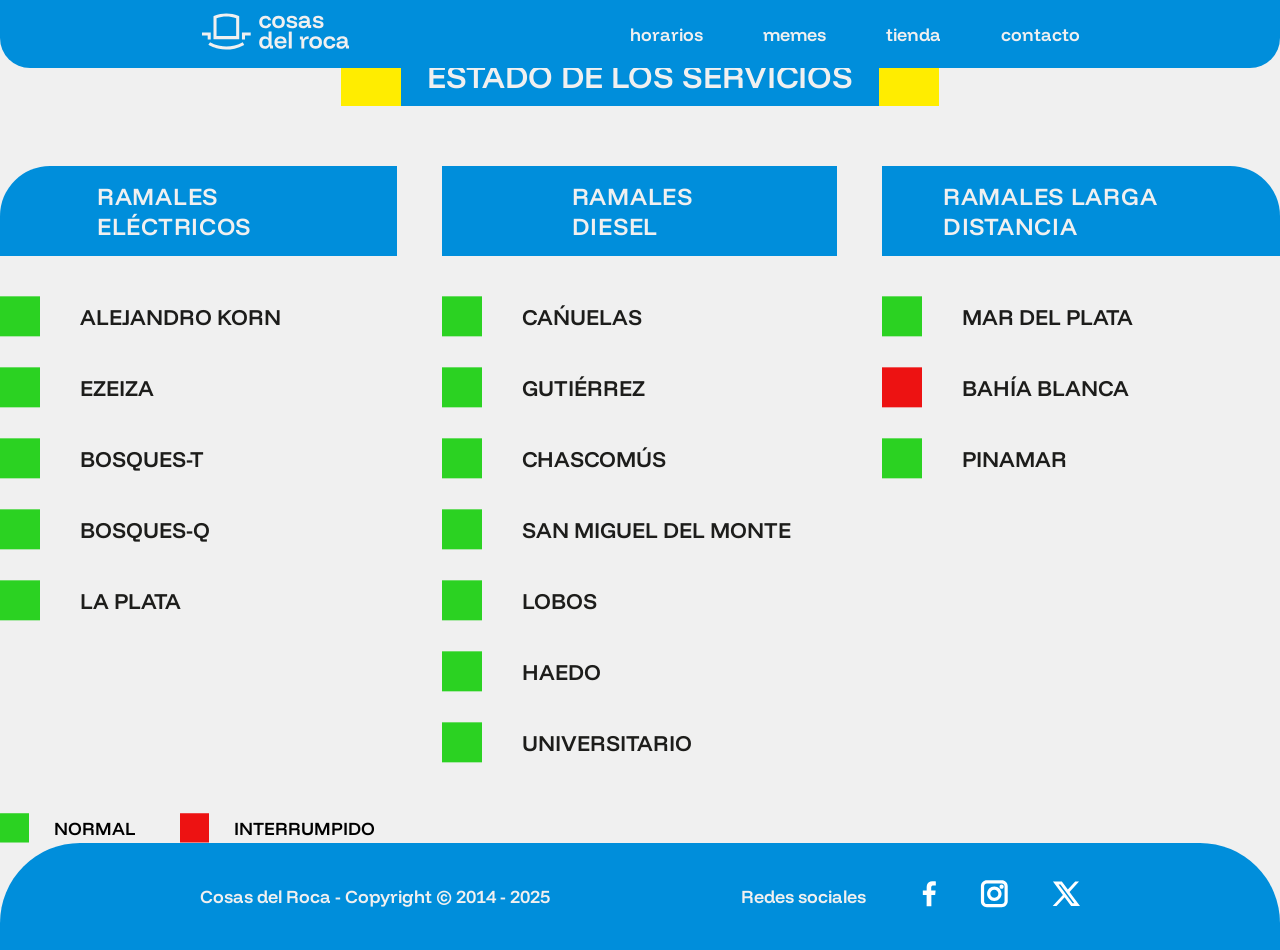
==== index.html @ 81f668c5 "Merge branch 'main' of https://github.com/Compu3Unla/cosas-del-roca-2025-1" ====
<!DOCTYPE html>
<html lang="en">
<head>
    <meta charset="UTF-8">
    <meta name="viewport" content="width=device-width, initial-scale=1.0">
    <title>Cosas del Roca</title>
    <link href="estilos.css" rel="stylesheet" type="text/css"/>
</head>
<body>
    <header>
        <div>
            <a href="index.html"><img src="img/vectores/logo.svg" alt="Logo Cosas del Roca" width="151px" height="37px"></a>
            <nav>
                <ul class="botonera-header">
                    <li class="boton-nav"><a href="horarios.html">horarios</a></li>
                    <li class="boton-nav"><a href="memes.html">memes</a></li>
                    <li class="boton-nav"><a href="tienda.html">tienda</a></li>
                    <li class="boton-nav"><a href="contacto.html">contacto</a></li>
                </ul>
            </nav>
        </div>
    </header>
    <main>
        <!--  
        <section class="landing">
            <div class="portada">
                <img src="img/imagenes/cosasdelroca.png" alt="Portada Cosas del Roca" width="1920" height="1080">
                <h1 class="texto-superpuesto">cosas del roca</h1>
                <div class="flecha"><img src="img/vectores/flecha.svg" width="139" height="136"></div>
            </div>
        </section>
    -->
        <div class="separador-1">
            <img src="img/vectores/separador-pixeles-1.svg" alt="" width="90%">
        </div>
        <section class="estado-servicios">
            <div class="titulo-box-azul">
                <img src="img/vectores/pixel-amarillo.svg" alt="">
                <h3 class="box-azul">ESTADO DE LOS SERVICIOS</h3>
                <img src="img/vectores/pixel-amarillo.svg" alt="">
            </div>
            <article class="tabla-estados">
                <div class="estado-ramales">
                    <div class="ramales">
                        <h4 class="r-electricos-titulo">RAMALES EL&Eacute;CTRICOS</h4>
                        <ul class="lista-ramales">
                            <li>
                                <img src="img/vectores/pixel-verde.svg" alt="Estado normal" width="40px">
                                <p class="p-ramales">ALEJANDRO KORN</p>
                            </li>
                            <li>
                                <img src="img/vectores/pixel-verde.svg" alt="Estado normal" width="40px">
                                <p class="p-ramales">EZEIZA</p>
                            </li>
                            <li>
                                <img src="img/vectores/pixel-verde.svg" alt="Estado normal" width="40px">
                                <p class="p-ramales">BOSQUES&#45T</p>
                            </li>
                            <li>
                                <img src="img/vectores/pixel-verde.svg" alt="Estado normal" width="40px">
                                <p class="p-ramales">BOSQUES&#45Q</p>
                            </li>
                            <li>
                                <img src="img/vectores/pixel-verde.svg" alt="Estado normal" width="40px">
                                <p class="p-ramales">LA PLATA</p>
                            </li>
                        </ul>
                    </div>
                    <div class="ramales">
                        <h4 class="r-diesel-titulo">RAMALES DIESEL</h4>
                        <ul class="lista-ramales">
                            <li>
                                <img src="img/vectores/pixel-verde.svg" alt="Estado normal" width="40px">
                                <p class="p-ramales">CA&Nacute;UELAS</p>
                            </li>
                            <li>
                                <img src="img/vectores/pixel-verde.svg" alt="Estado normal" width="40px">
                                <p class="p-ramales">GUTI&Eacute;RREZ</p>
                            </li>
                            <li>
                                <img src="img/vectores/pixel-verde.svg" alt="Estado normal" width="40px">
                                <p class="p-ramales">CHASCOM&Uacute;S</p>
                            </li>
                            <li>
                                <img src="img/vectores/pixel-verde.svg" alt="Estado normal" width="40px">
                                <p class="p-ramales">SAN MIGUEL DEL MONTE</p>
                            </li>
                            <li>
                                <img src="img/vectores/pixel-verde.svg" alt="Estado normal" width="40px">
                                <p class="p-ramales">LOBOS</p>
                            </li>
                            <li>
                                <img src="img/vectores/pixel-verde.svg" alt="Estado normal" width="40px">
                                <p class="p-ramales">HAEDO</p>
                            </li>
                            <li>
                                <img src="img/vectores/pixel-verde.svg" alt="Estado normal" width="40px">
                                <p class="p-ramales">UNIVERSITARIO</p>
                            </li>
                        </ul>
                    </div>
                    <div class="ramales">
                        <h4 class="r-larga-titulo">RAMALES LARGA DISTANCIA</h4>
                        <ul class="lista-ramales">
                            <li>
                                <img src="img/vectores/pixel-verde.svg" alt="Estado normal" width="40px">
                                <p class="p-ramales">MAR DEL PLATA</p>
                            </li>
                            <li>
                                <img src="img/vectores/pixel-rojo.svg" alt="Estado interrumpido" width="40px">
                                <p class="p-ramales">BAH&Iacute;A BLANCA</p>
                            </li>
                            <li>
                                <img src="img/vectores/pixel-verde.svg" alt="Estado normal" width="40px">
                                <p class="p-ramales">PINAMAR</p>
                            </li>
                        </ul>
                    </div>
                </div>
                <div class="estado-referencia">
                    <ul class="referencia">
                        <li>
                            <img src="img/vectores/pixel-verde.svg" alt="Estado normal" width="29px">
                            <p class="p-referencia">NORMAL</p>
                        </li>
                        <li>
                            <img src="img/vectores/pixel-rojo.svg" alt="Estado interrumpido" width="29px">
                            <p class="p-referencia">INTERRUMPIDO</p>
                        </li>
                    </ul>
                </div>
            </article>
        </section>
    </main>
    <footer>
        <div class="div-footer">
            <p>Cosas del Roca - Copyright © 2014 - 2025</p>
            <div class="redes-sociales">
                <p>Redes sociales</p>
                <ul class="iconos-redes">
                    <li><a href="https://www.facebook.com/CosasDelRocaOficial/?locale=es_LA" target="_blank"><img src="img/vectores/icono-facebook.svg" alt="Facebook"></a></li>
                    <li><a href="https://www.instagram.com/cosasdelroca/?hl=es-la" target="_blank"><img src="img/vectores/icono-instagram.svg" alt="Instagram"></a></li>
                    <li><a href="https://x.com/CosasDelRoca" target="_blank"><img src="img/vectores/icono-x.svg" alt="X"></a></li>
                </ul>
            </div>
        </div>
    </footer>
</body>
</html>
---- estilos.css ----
@charset "utf-8";
/* CSS Document */

/*fonts*/
@import url('https://fonts.googleapis.com/css2?family=Funnel+Display:wght@300..800&display=swap');

/*-----------------------------GENERAL-------------------------------*/

* {
    font-family: "Funnel Display", sans-serif;
    font-weight: 600;
    font-style: normal;
    font-size: 18px;
    padding: 0px;
    margin: 0px;
    list-style: none;
}

a{
    color: inherit;
    text-decoration: none;
}

body{
    display: flex;
    flex-direction: column;
    align-items: center;
    background-color: #F0F0F0;
}

/*-----------------------------WEB-------------------------------*/

h1{
    font-size: 150px;
    font-weight: 500;
}

h2{
    font-size: 36px;
    font-weight: 600;
}

h3{
    font-size: 32px;
    font-weight: 600;
}

h4{
    font-size: 24px;
    font-weight: 600;
    letter-spacing: 0.72px;
}

h5{
    font-size: 20px;
    font-weight: 500;
}

/*-----------------------------HEADER-------------------------------*/

header{
    background-color: #008EDB;
    width: 100%;
    border-radius: 0px 0px 30px 30px;
    display: flex;
    flex-direction: column;
    position: fixed;
}

header div{
    padding: 13px 200px 13px 200px;
    display: flex;
    justify-content: space-between;
    align-items: center;
}

.botonera-header{
    font-size: 20px;
    font-weight: 700;
    color: #F0F0F0;
    display: flex;
    justify-content: center;
    align-items: center;
    gap: 60px;
}

.boton-nav{
    transition: color 200ms ease-in-out;
}

.boton-nav :hover{
    color: #FFED00;
}

/*-----------------------------FOOTER-------------------------------*/

footer{
    background-color: #008EDB;
    color: #F0F0F0;
    width: 100%;
    border-radius: 80px 80px 0px 0px;
}

.iconos-redes{
    display: flex;
    justify-content: flex-end;
    align-items: center;
    gap: 44px;
}

.redes-sociales{
    display: flex;
    justify-content: flex-end;
    align-items: center;
    gap: 56px;
}

.div-footer{
    padding: 37px 200px 37px 200px;
    display: flex;
    justify-content: space-between;
    align-items: center;
}


/*index*/

.separador-1{
    display: flex;
    justify-content: center;
    align-items: center;
}

.estado-servicios{
    display: flex;
    flex-direction: column;
    justify-content: center;
    gap: 60px;
}

.titulo-box-azul{
    display: flex;
    justify-content: center;
    align-items: center;
    align-content: center;
}

.box-azul{
    color: #F0F0F0;
    background-color: #008EDB;
    padding: 10px 26px;
}

.tabla-estados{
    display: flex;
    flex-direction: column;
    justify-content: flex-start;
    gap: 50px;
}

.estado-ramales{
    display: flex;
    justify-content: center;
    align-items: flex-start;
    gap: 45px;
}

.r-electricos-titulo{
    color: #F0F0F0;
    background-color: #008EDB;
    border-radius: 50px 0px 0px 0px;
    padding: 15px 97px;
}

.r-diesel-titulo{
    color: #F0F0F0;
    background-color: #008EDB;
    padding: 15px 130px;
}

.r-larga-titulo{
    color: #F0F0F0;
    background-color: #008EDB;
    border-radius: 0px 50px 0px 0px;
    padding: 15px 61px;
}

.ramales{
    display: flex;
    flex-direction: column;
    justify-content: flex-start;
    gap: 40px;
}

.lista-ramales{
    display: flex;
    flex-direction: column;
    justify-content: flex-start;
    gap: 30px;
}

.lista-ramales li{
    display: flex;
    justify-content:flex-start;
    align-items: center;
    gap: 40px;
}

.p-ramales{
    color: #1D1D1B;
    font-size: 22px;
    font-weight: 600;
}

.referencia{
    display: flex;
    justify-content: flex-start;
    align-items: center;
    gap: 45px;
}

.referencia li{
    display: flex;
    justify-content: flex-start;
    align-items: center;
    gap: 25px;
}

/*-----------------------------TIENDA-------------------------------*/
.portada {
    height: 100vh; 
    width: 100vw;
    overflow: hidden;
}

.portada img {
    width: 100%;
    height: 100%;
    object-fit: cover;
    dlockisplay: b; 
}

.texto-superpuesto{
    position: absolute;
    top: 50%;
    left: 50%;
    color: #F0F0F0;
    transform: translate(-50%, -50%);
}

.flecha {
    position: absolute;
    top: 75%;
    left: 50%;
    transform: translateX(-50%);
    animation: salto 1.5s infinite ease-in-out;
}

@keyframes salto {
  0%, 100% {
    transform: translateX(-50%) translateY(0);
  }
  50% {
    transform: translateX(-50%) translateY(20px);
  }
}

.separador img {
    width: 100%;
    height: 100%;
}

.donar {
    display: flex;
    margin: 150px 200px;
}

.texto-donar h3 {
    color: #008EDB;
}
 


/*---------------------------CONTACTO----------------------------- */
.contacto{
    display: flex;
    justify-content: space-between;
    align-items: flex-start;
    align-self: stretch;
    margin-top: 100px;
    margin-bottom: 52px;
    gap: 40px;
}
/*columna derecha*/
.izquierda{
    display: flex;
    flex-direction: column;
    max-width: 836px;
    gap: 46px;

}

.arriba-izq{
    display: flex;
    align-items: start;
    gap: 10px;
}
.texto-izq h2{
    color: #008EDB;
}

.texto-izq{
    display: flex;
    flex-direction: column;
    gap: 30px;
    max-width: 834px;
}
/*columna derecha   FORMULARIO*/
.derecha{
    display: flex;
    align-items: flex-start;
}

.formulario{
    display: flex;
    flex-direction: column;
    gap: 35px;
}

.form-arriba{
    padding: 23px 75px 23px 49px;
    border-radius: 50px 0px 0px 0px;
    background-color: #008EDB;
}
.form-arriba p{
    color: #F0F0F0;
}

/* no sé cómo cambiar el color de Nombre y Apellido, Teléfono etc del form, intenté dandole clases etc pero no hay caso(al final de esto está el id con los que intenté)
logré que al tipear se ponga en blanco... también me gustaría saber si en Seleccione una estación se puede cambiar el color de las opciones.*/

.form-abajo{
    background-color: #008EDB;
    border-radius: 0px 0px 49px 49px;
    padding: 33px 39px;
    display: flex;
    flex-direction: column;
    padding: 5px 39px 33px;
    color: #F0F0F0;
}

.casillas{
    display: flex;
    flex-direction: column;
    padding-bottom: 15px;
}

.botones-form{
    display: flex;
    justify-content: space-between;
}
.boton-enviar{
    background-color: #008EDB;
    border: #F0F0F0 2px solid;
}

input{
    background-color: #008EDB;
    border: 0px;
    border-bottom: #F0F0F0 2px solid;
    padding-top: 20px;
    color: #F0F0F0;
}

select{
    background-color: #008EDB;
    border: 0px;
    border-bottom: #F0F0F0 2px solid;
    padding-top: 20px;
}
textarea{
    background-color: #008EDB;
    border: 0px;
    border-bottom: #F0F0F0 2px solid;
    padding-top: 20px;
}

#comentario{
    color: #F0F0F0;
}

#telefono{
    color: #F0F0F0;
}


/*--------------------------MEMES----------------------*/

.galeria{
    padding-top: 80px;
}
.grid-container{
    width: 50%;
    justify-content: center;
    margin: 30px auto;
    padding: 30px;
    display: grid;
    grid-template-columns: 212px 212px 212px 212px;
    grid-gap: 20px;
}

































































































































































































































/* HORARIOS */

.alerta{
    display: flex;
    flex-direction: column;
    align-items: center;
    gap: 50px;
    background-color: #008EDB;
}


.sirena {
    display: flex;
    align-items: end;
    justify-content: space-between;
    width: 100%;
}



.slider {
    overflow: hidden;
    width: 100vw;
}

.slider-track {
    display: flex;
    width: max-content;
    animation: scroll 15s linear infinite;
}

.slide {
    display: flex;
    align-items: center;
    justify-content: center;
    gap: 60px;
    padding: 0 40px;
    letter-spacing: 1px;
}

.alerta-texto {
    font-size: 20px;
    color: white;
}

.caja {
    background-color: #FFED00;
}

/* Animación */
@keyframes scroll {
    0% {
    transform: translateX(0%);
    }
    100% {
    transform: translateX(-50%);
    }
}


.boton-info {
    background-color: #FFED00;
    padding: 10px 70px;
}

.boton-info p {
    font-size: 20px;
}

.boton-info:hover{
    background-color: black;
    color: #F0F0F0;
}

.separador {
    background-color: #F0F0F0;
}
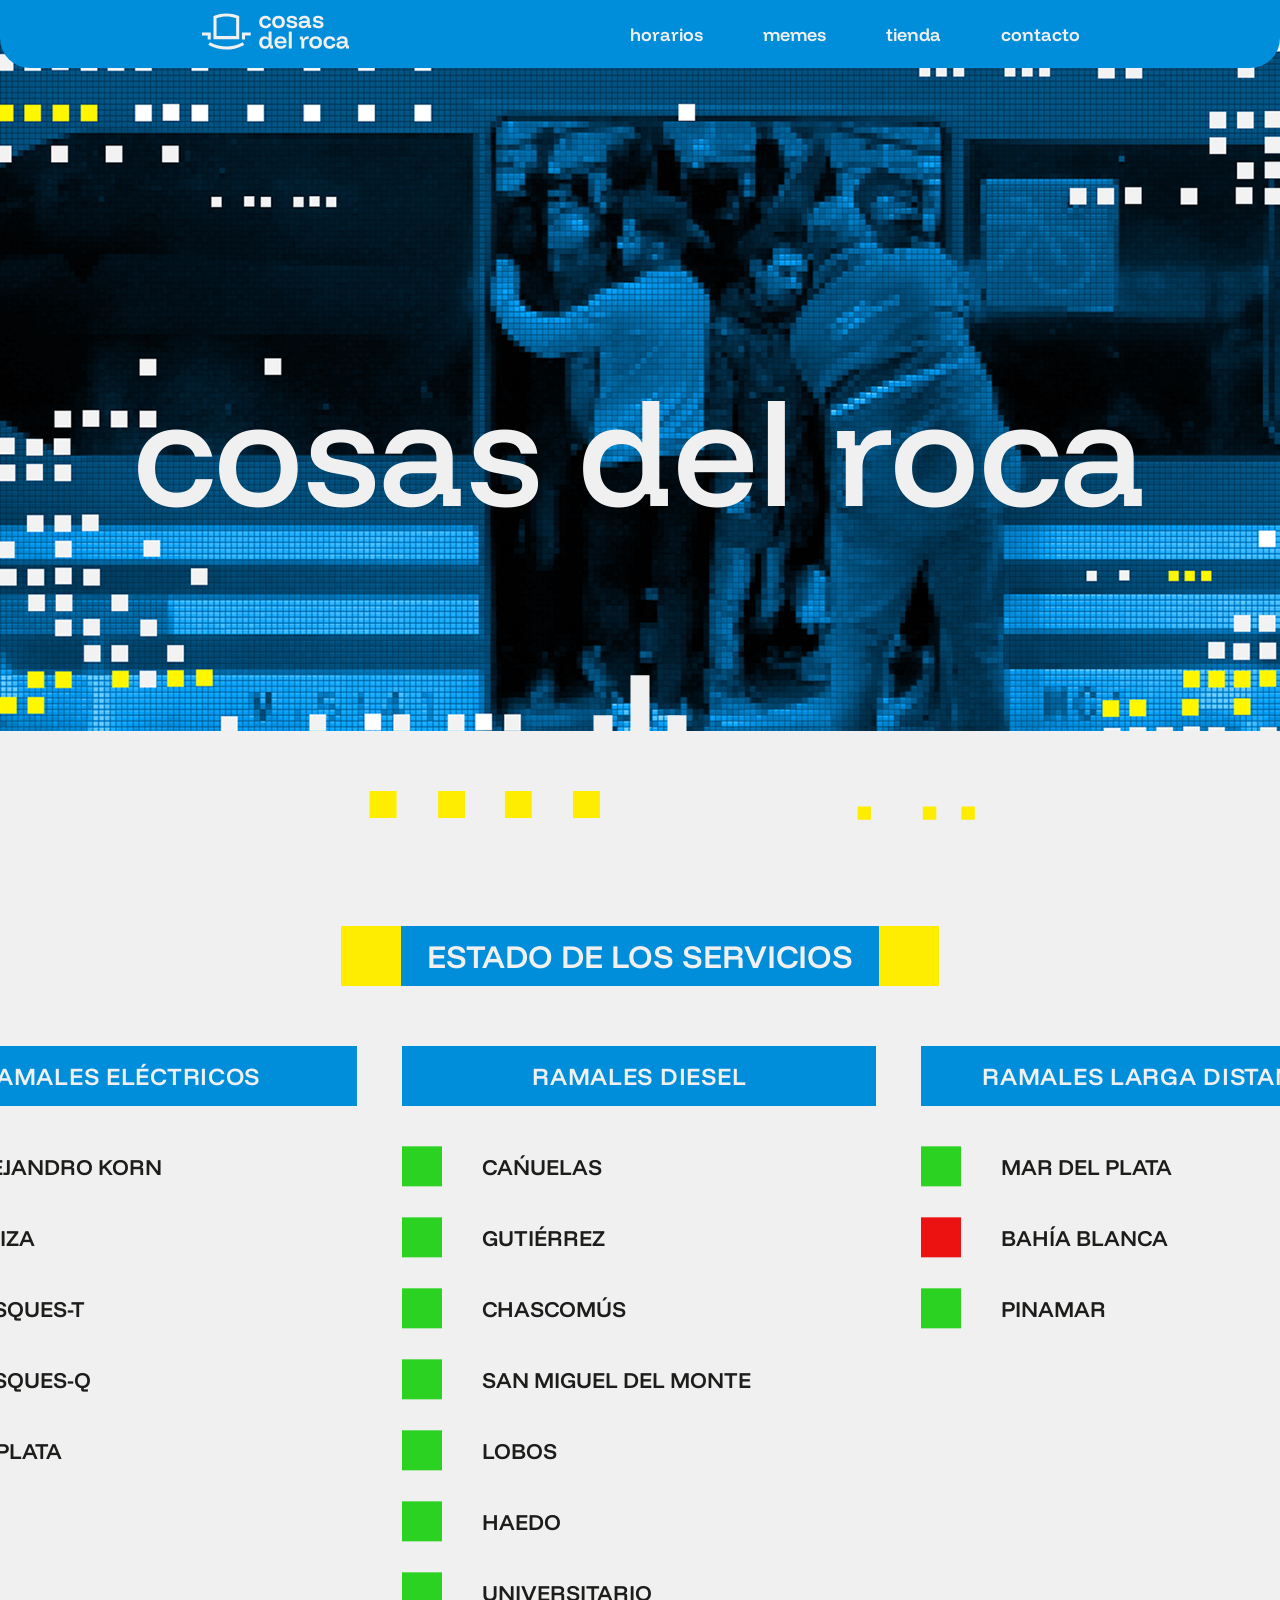
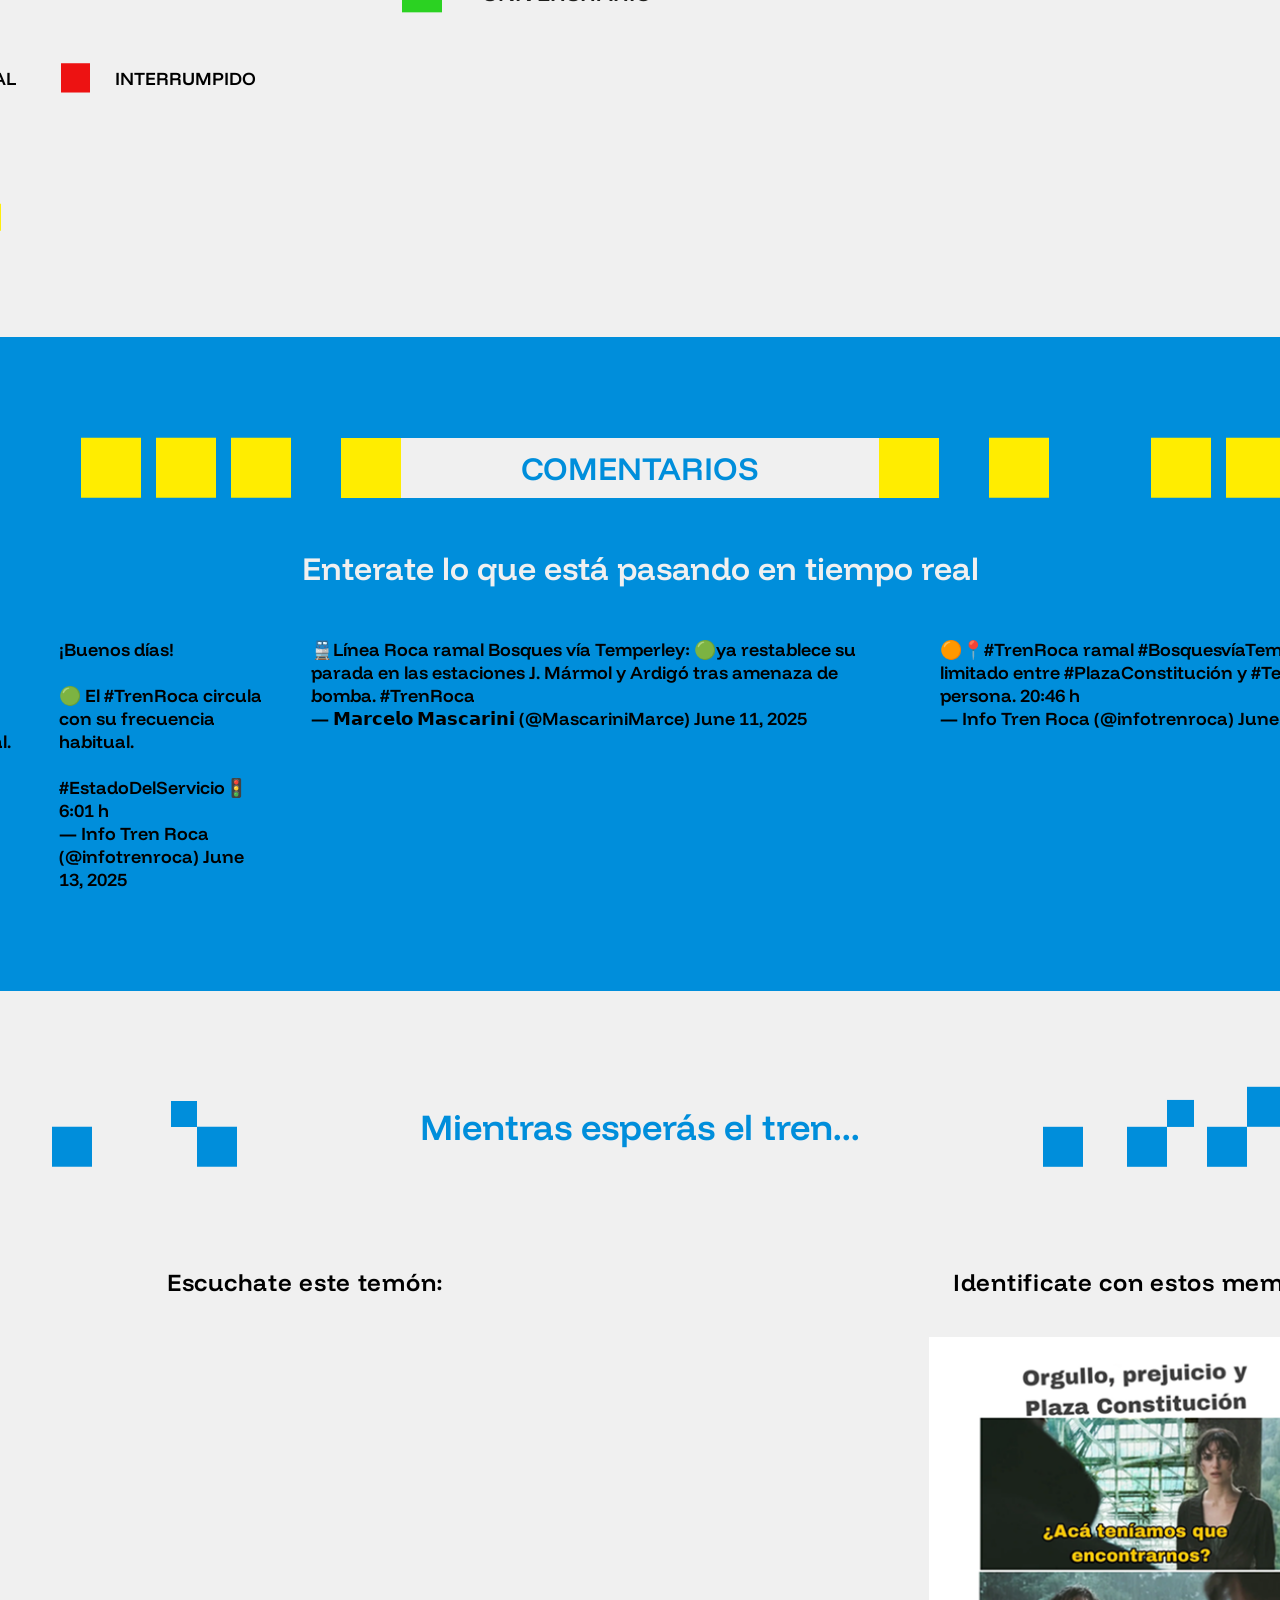
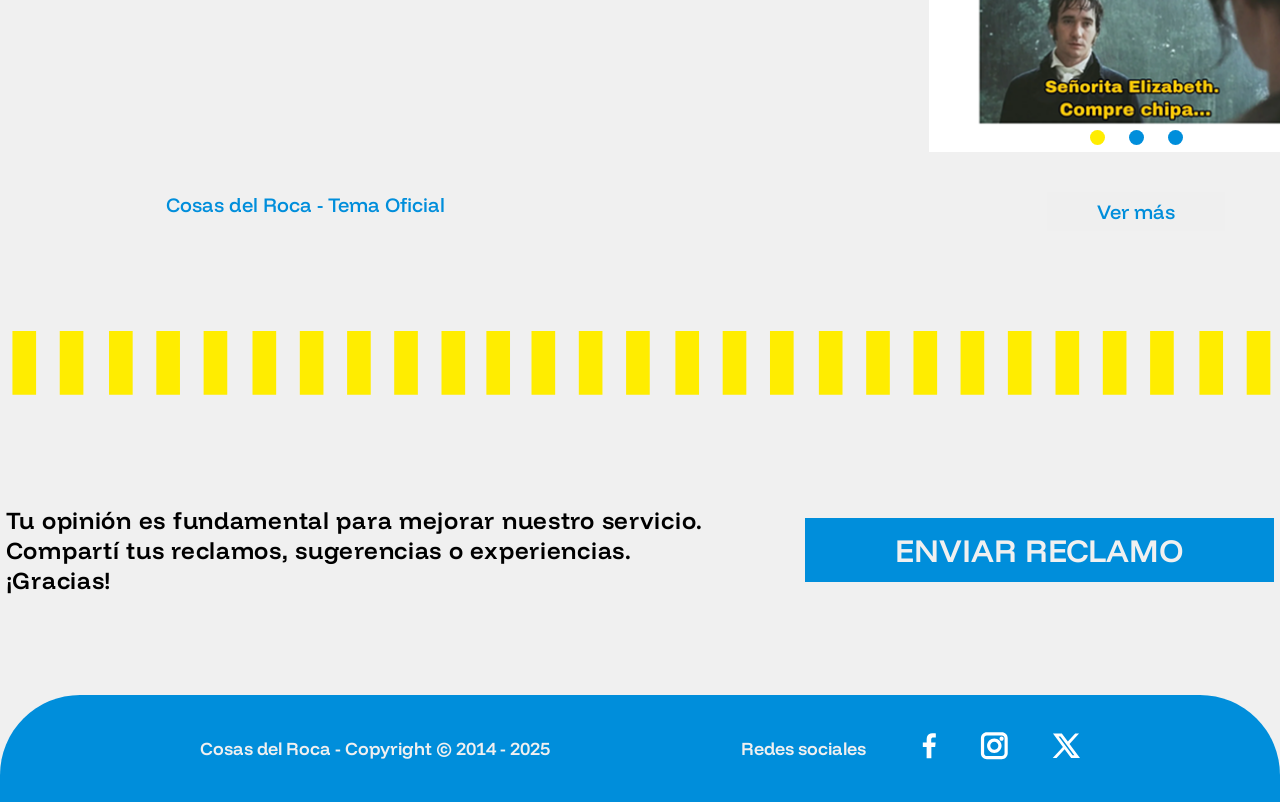
==== commit 6f04d38c: "index listo" ====
--- a/index.html
+++ b/index.html
@@ -10,7 +10,7 @@
     <header>
         <div>
             <a href="index.html"><img src="img/vectores/logo.svg" alt="Logo Cosas del Roca" width="151px" height="37px"></a>
-            <nav>
+            <nav >
                 <ul class="botonera-header">
                     <li class="boton-nav"><a href="horarios.html">horarios</a></li>
                     <li class="boton-nav"><a href="memes.html">memes</a></li>
@@ -20,19 +20,20 @@
             </nav>
         </div>
     </header>
-    <main>
-        <!--  
+    <main id="main-index">
+          
         <section class="landing">
             <div class="portada">
                 <img src="img/imagenes/cosasdelroca.png" alt="Portada Cosas del Roca" width="1920" height="1080">
-                <h1 class="texto-superpuesto">cosas del roca</h1>
+                <h1 class="texto-superpuesto cdr-titulo">cosas del roca</h1>
                 <div class="flecha"><img src="img/vectores/flecha.svg" width="139" height="136"></div>
             </div>
         </section>
-    -->
-        <div class="separador-1">
-            <img src="img/vectores/separador-pixeles-1.svg" alt="" width="90%">
-        </div>
+    
+        <div class="separador-ind">
+            <img src="img/vectores/separador-pixeles-1.svg" alt="" width="1920px%">
+        </div>
+
         <section class="estado-servicios">
             <div class="titulo-box-azul">
                 <img src="img/vectores/pixel-amarillo.svg" alt="">
@@ -131,6 +132,70 @@
                 </div>
             </article>
         </section>
+
+        <div class="separador-ind">
+            <img src="img/vectores/separador-pixeles-2.svg" width="1920px" alt="" >
+        </div>
+
+        <section class="comentarios-ind">
+            <div class="titulo-comentarios">
+                <img src="img/vectores/pixeles-comentarios-1.svg" alt="">
+                <div class="titulo-box-azul">
+                    <img src="img/vectores/pixel-amarillo.svg" alt="">
+                    <h3 class="box-blanca">COMENTARIOS</h3>
+                    <img src="img/vectores/pixel-amarillo.svg" alt="">
+                </div>
+                <img src="img/vectores/pixeles-comentarios-2.svg" alt="">
+            </div>
+            <h3 class="t-blanco">Enterate lo que está pasando en tiempo real</h3>
+            <div class="tweets">
+                <blockquote class="twitter-tweet"><p lang="es" dir="ltr">🕛 Actualización del <a href="https://twitter.com/hashtag/EstadoDelServicio?src=hash&amp;ref_src=twsrc%5Etfw">#EstadoDelServicio</a> 🚦<br><br>🟢 El <a href="https://twitter.com/hashtag/TrenRoca?src=hash&amp;ref_src=twsrc%5Etfw">#TrenRoca</a> circula con su frecuencia habitual. 12:04 h</p>&mdash; Info Tren Roca (@infotrenroca) <a href="https://twitter.com/infotrenroca/status/1933541097952735377?ref_src=twsrc%5Etfw">June 13, 2025</a></blockquote> <script async src="https://platform.twitter.com/widgets.js" charset="utf-8"></script>
+                <blockquote class="twitter-tweet"><p lang="es" dir="ltr">¡Buenos días!<br><br>🟢 El <a href="https://twitter.com/hashtag/TrenRoca?src=hash&amp;ref_src=twsrc%5Etfw">#TrenRoca</a> circula con su frecuencia habitual. <br><br> <a href="https://twitter.com/hashtag/EstadoDelServicio?src=hash&amp;ref_src=twsrc%5Etfw">#EstadoDelServicio</a>🚦6:01 h</p>&mdash; Info Tren Roca (@infotrenroca) <a href="https://twitter.com/infotrenroca/status/1933449725312721122?ref_src=twsrc%5Etfw">June 13, 2025</a></blockquote> <script async src="https://platform.twitter.com/widgets.js" charset="utf-8"></script>
+                <blockquote class="twitter-tweet"><p lang="es" dir="ltr">🚆Línea Roca ramal Bosques vía Temperley: 🟢ya restablece su parada en las estaciones J. Mármol y Ardigó tras amenaza de bomba. <a href="https://twitter.com/hashtag/TrenRoca?src=hash&amp;ref_src=twsrc%5Etfw">#TrenRoca</a></p>&mdash; 𝗠𝗮𝗿𝗰𝗲𝗹𝗼 𝗠𝗮𝘀𝗰𝗮𝗿𝗶𝗻𝗶 (@MascariniMarce) <a href="https://twitter.com/MascariniMarce/status/1932859775320031734?ref_src=twsrc%5Etfw">June 11, 2025</a></blockquote> <script async src="https://platform.twitter.com/widgets.js" charset="utf-8"></script>
+                <blockquote class="twitter-tweet"><p lang="es" dir="ltr">🟠📍<a href="https://twitter.com/hashtag/TrenRoca?src=hash&amp;ref_src=twsrc%5Etfw">#TrenRoca</a> ramal <a href="https://twitter.com/hashtag/Bosquesv%C3%ADaTemperley?src=hash&amp;ref_src=twsrc%5Etfw">#BosquesvíaTemperley</a> con servicio limitado entre <a href="https://twitter.com/hashtag/PlazaConstituci%C3%B3n?src=hash&amp;ref_src=twsrc%5Etfw">#PlazaConstitución</a> y <a href="https://twitter.com/hashtag/Temperley?src=hash&amp;ref_src=twsrc%5Etfw">#Temperley</a> por colision con persona. 20:46 h</p>&mdash; Info Tren Roca (@infotrenroca) <a href="https://twitter.com/infotrenroca/status/1932585167794942277?ref_src=twsrc%5Etfw">June 10, 2025</a></blockquote> <script async src="https://platform.twitter.com/widgets.js" charset="utf-8"></script>
+            </div>
+        </section>
+
+        <section class="multimedia-ind">
+            <div class="titulo-multim">
+                <img src="img/vectores/pixeles-multimedia.svg" alt="">
+                <h2 class="t-azul">Mientras esper&aacute;s el tren...</h2>
+                <img src="img/vectores/pixeles-multimedia2.svg" alt="">
+            </div>
+            <div class="dos-columnas">
+                <article class="tema-oficial">
+                    <h4>Escuchate este tem&oacute;n:</h4>
+                    <iframe width="738" height="415" src="https://www.youtube.com/embed/UHSxh_pycWY?si=-SvoBP7Yqq-98hPq" title="YouTube video player" frameborder="0" allow="accelerometer; autoplay; clipboard-write; encrypted-media; gyroscope; picture-in-picture; web-share" referrerpolicy="strict-origin-when-cross-origin" allowfullscreen></iframe>
+                    <h5 class="t-azul">Cosas del Roca - Tema Oficial</h5>
+                </article>
+                <article class="slider-memes-ind">
+                    <h4>Identificate con estos memes:</h4>
+                    <div class="carrusel-memes">
+                        <input type="radio" name="radio-btn" id="radio1" checked>
+                        <input type="radio" name="radio-btn" id="radio2">
+                        <input type="radio" name="radio-btn" id="radio3">
+                        <div class="slides">
+                            <div class="slide"><img src="img/imagenes/meme-slider-1.png" alt="Meme 1"></div>
+                            <div class="slide"><img src="img/imagenes/meme-slider-2.png" alt="Meme 2"></div>
+                            <div class="slide"><img src="img/imagenes/meme-slider-3.png" alt="Meme 3"></div>
+                        </div>
+                        <div class="nav-dots">
+                            <label for="radio1"></label>
+                            <label for="radio2"></label>
+                            <label for="radio3"></label>
+                        </div>
+                    </div>
+                    <button class="boton-vermas-ind"><a href="memes.html"><h5>Ver m&aacute;s</h5></a></button>
+                </article>
+            </div>
+            <img src="img/vectores/separador.svg" alt="">
+        </section>
+
+        <section class="reclamos-ind">
+            <h4>Tu opini&oacute;n es fundamental para mejorar nuestro servicio. Compart&iacute; tus reclamos, sugerencias o experiencias. ¡Gracias!</h4>
+            <button class="boton-reclamo"><a href="contacto.html"><h3>ENVIAR RECLAMO</h3></a></button>
+        </section>
+
     </main>
     <footer>
         <div class="div-footer">
--- a/estilos.css
+++ b/estilos.css
@@ -65,6 +65,7 @@
     display: flex;
     flex-direction: column;
     position: fixed;
+    z-index: 10000;
 }
 
 header div{
@@ -123,12 +124,244 @@
 }
 
 
+
+
+
+
+
+
+
+
+
+
+
+
+
+
+
+
+
+
+
+
+
+
+
+
+
+
+
+
+
+
+
+
+
+
+
+
+
+
+
+
+
+
+
+
+
+
+
+
+
+
+
+
+
+
+
+
+
+
+
+
+
+
+
+
+
+
+
+
+
+
+
+
+
+
+
+
+
+
+
+
+
+
+
+
+
+
+
+
+
+
+
+
+
+
+
+
+
+
+
+
+
+
+
+
+
+
+
+
+
+
+
+
+
+
+
+
+
+
+
+
+
+
+
+
+
+
+
+
+
+
+
+
+
+
+
+
+
+
+
+
+
+
+
+
+
+
+
+
+
+
+
+
+
+
+
+
+
+
+
+
+
+
+
+
+
+
+
+
+
+
+
+
+
+
+
+
+
+
+
+
+
+
+
+
+
+
+
+
+
+
+
+
+
+
+
+
+
+
+
+
+
+
+
+
+
+
+
+
+
+
+
+
+
+
+
+
+
+
+
+
+
+
+
+
+
+
+
+
+
+
+
 /*index*/
 
-.separador-1{
+.separador-ind{
     display: flex;
     justify-content: center;
     align-items: center;
+    width: 95%;
 }
 
 .estado-servicios{
@@ -228,8 +461,8 @@
 
 /*-----------------------------TIENDA-------------------------------*/
 .portada {
-    height: 100vh; 
     width: 100vw;
+    height: auto;
     overflow: hidden;
 }
 
@@ -237,7 +470,7 @@
     width: 100%;
     height: 100%;
     object-fit: cover;
-    dlockisplay: b; 
+    display: block; 
 }
 
 .texto-superpuesto{
@@ -281,39 +514,79 @@
  
 
 
-/*---------------------------CONTACTO----------------------------- */
+
+
+
+
+
+
+
+
+
+
+
+
+
+
+
+
+
+
+
+
+
+
+
+
+
+
+
+
+
+
+
+
+
+
+
+
+
+
+
+
+
+
+
+
+
+
+
+
+
+/* CONTACTO */
 .contacto{
     display: flex;
     justify-content: space-between;
     align-items: flex-start;
     align-self: stretch;
-    margin-top: 100px;
-    margin-bottom: 52px;
-    gap: 40px;
 }
 /*columna derecha*/
 .izquierda{
     display: flex;
     flex-direction: column;
     max-width: 836px;
-    gap: 46px;
-
 }
 
 .arriba-izq{
     display: flex;
     align-items: start;
-    gap: 10px;
-}
-.texto-izq h2{
-    color: #008EDB;
+    gap: 9px;
 }
 
 .texto-izq{
     display: flex;
     flex-direction: column;
-    gap: 30px;
-    max-width: 834px;
+    gap: 35px;
 }
 /*columna derecha   FORMULARIO*/
 .derecha{
@@ -321,392 +594,596 @@
     align-items: flex-start;
 }
 
-.formulario{
-    display: flex;
-    flex-direction: column;
-    gap: 35px;
-}
-
 .form-arriba{
-    padding: 23px 75px 23px 49px;
     border-radius: 50px 0px 0px 0px;
     background-color: #008EDB;
 }
-.form-arriba p{
-    color: #F0F0F0;
-}
-
-/* no sé cómo cambiar el color de Nombre y Apellido, Teléfono etc del form, intenté dandole clases etc pero no hay caso(al final de esto está el id con los que intenté)
-logré que al tipear se ponga en blanco... también me gustaría saber si en Seleccione una estación se puede cambiar el color de las opciones.*/
-
 .form-abajo{
     background-color: #008EDB;
     border-radius: 0px 0px 49px 49px;
     padding: 33px 39px;
     display: flex;
     flex-direction: column;
-    padding: 5px 39px 33px;
+    align-items: center;
+}
+
+
+
+
+
+
+
+
+
+
+
+
+
+
+
+
+
+
+
+
+
+
+
+
+
+
+
+
+
+
+
+
+
+
+
+
+
+
+
+
+
+
+
+
+
+
+/* FIN CONTACTO */
+
+
+
+
+
+
+
+
+
+
+
+
+
+
+
+
+
+
+
+
+
+
+
+
+
+
+
+
+
+
+
+
+
+
+
+
+
+
+
+
+
+
+
+
+
+
+
+
+
+
+
+
+
+
+
+
+
+
+
+
+
+
+
+
+
+
+
+
+
+
+
+
+
+
+
+
+
+
+
+
+
+
+
+
+
+
+
+
+
+
+
+
+
+
+
+
+
+
+
+
+
+
+
+
+
+
+
+
+
+
+
+
+
+
+
+
+
+
+
+
+
+
+
+
+
+
+
+
+
+
+
+
+
+
+
+
+
+
+
+
+
+
+
+
+
+
+
+
+
+
+
+
+
+
+
+
+
+
+
+
+
+
+
+
+
+
+
+
+
+
+
+
+
+
+
+
+
+
+
+
+
+
+
+
+
+
+
+
+
+
+
+
+
+
+
+
+
+
+
+
+
+
+
+
+
+
+
+
+
+
+
+
+
+
+
+
+
+
+
+
+
+
+
+
+
+
+
+
+
+
+
+
+
+
+
+
+
+
+
+
+
+
+
+
+
+
+
+
+
+
+
+
+
+
+
+
+
+
+
+
+
+
+
+
+
+
+
+
+
+
+
+
+
+
+
+
+
+
+
+
+
+
+
+
+
+
+
+
+
+
+
+
+
+
+
+
+
+
+
+
+
+
+
+
+
+
+
+
+
+
+
+
+
+
+
+
+
+
+
+
+
+
+
+
+
+
+
+
+
+
+
+
+
+
+
+
+
+
+
+
+
+
+
+
+
+
+/* mas index */
+
+#main-index {
+    display: flex;
+    flex-direction: column;
+    align-items: center;
+    gap: 60px;
+}
+
+.cdr-titulo{
+    width: 100%;
+    display: flex;
+    justify-content: center;
+}
+
+/* section - comentarios */
+
+.t-blanco{
     color: #F0F0F0;
 }
 
-.casillas{
-    display: flex;
-    flex-direction: column;
-    padding-bottom: 15px;
-}
-
-.botones-form{
+.t-azul{
+    color: #008EDB;
+}
+
+.comentarios-ind{
+    background-color: #008EDB;
+    width: 100%;
+    display: flex;
+    flex-direction: column;
+    align-items: center;
+    gap: 50px;
+    padding: 100px 0px;
+}
+
+.titulo-comentarios{
+    display: flex;
+    justify-content: center;
+    align-items: center;
+    gap: 50px;
+}
+
+.box-blanca{
+    padding: 10px 120px;
+    background-color: #F0F0F0;
+    color: #008EDB;
+}
+
+.tweets{
+    display: flex;
+    justify-content: center;
+    align-items: flex-start;
+    gap: 45px;
+    width: 90%;
+}
+
+/* section - multimedia */
+
+.multimedia-ind{
+    width: 100%;
+    display: flex;
+    flex-direction: column;
+    gap: 100px;
+    padding-top: 35px;
+}
+
+.titulo-multim{
     display: flex;
     justify-content: space-between;
-}
-.boton-enviar{
+    align-items: center;
+}
+
+.dos-columnas{
+    display: flex;
+    justify-content: center;
+    align-items: flex-start;
+    gap: 254px;
+}
+
+.tema-oficial, .slider-memes-ind{
+    display: flex;
+    flex-direction: column;
+    align-items: center;
+    gap: 40px;
+}
+
+.carrusel-memes {
+  position: relative;
+  width: 415px;
+  height: 415px;
+  overflow: hidden;
+  z-index: 1;
+}
+
+.slides {
+  display: flex;
+  width: 100%;
+  transition: transform 0.5s ease-in-out;
+}
+
+.slide {
+  width: 100%;
+  flex-shrink: 0;
+}
+
+.slide img {
+  width: 100%;
+  height: 100%;
+  object-fit: cover;
+}
+
+
+input[name="radio-btn"] {
+  display: none;
+}
+
+
+.nav-dots {
+  text-align: center;
+  position: absolute;
+  bottom: 2px;
+  width: 100%;
+}
+
+.nav-dots label {
+  cursor: pointer;
+  height: 15px;
+  width: 15px;
+  margin: 0 10px;
+  background-color: #008EDB;
+  border-radius: 50%;
+  display: inline-block;
+  transition: background-color 0.3s;
+}
+
+input#radio1:checked ~ .slides {
+  transform: translateX(0%);
+}
+
+input#radio2:checked ~ .slides {
+  transform: translateX(-100%);
+}
+
+input#radio3:checked ~ .slides {
+  transform: translateX(-200%);
+}
+
+input#radio1:checked ~ .nav-dots label[for="radio1"],
+input#radio2:checked ~ .nav-dots label[for="radio2"],
+input#radio3:checked ~ .nav-dots label[for="radio3"] {
+  background-color: #FFED00;
+}
+
+.boton-vermas-ind{
+    border: none;
+    padding: 7px 50px;
+    color: #008EDB;
+}
+
+.boton-vermas-ind:hover{
+    color: #1D1D1B;
+    background-color: #FFED00;
+}
+
+.reclamos-ind{
+    width: 100%;
+    padding: 50px 0px 100px 0px;
+    display: flex;
+    justify-content: center;
+    align-items: center;
+    gap: 70px;
+}
+
+.reclamos-ind h4{
+    width: 38%;
+}
+
+.boton-reclamo{
+    border: none;
+    color: #F0F0F0;
     background-color: #008EDB;
-    border: #F0F0F0 2px solid;
-}
-
-input{
-    background-color: #008EDB;
-    border: 0px;
-    border-bottom: #F0F0F0 2px solid;
-    padding-top: 20px;
-    color: #F0F0F0;
-}
-
-select{
-    background-color: #008EDB;
-    border: 0px;
-    border-bottom: #F0F0F0 2px solid;
-    padding-top: 20px;
-}
-textarea{
-    background-color: #008EDB;
-    border: 0px;
-    border-bottom: #F0F0F0 2px solid;
-    padding-top: 20px;
-}
-
-#comentario{
-    color: #F0F0F0;
-}
-
-#telefono{
-    color: #F0F0F0;
-}
-
-
-/*--------------------------MEMES----------------------*/
-
-.galeria{
-    padding-top: 80px;
-}
-.grid-container{
-    width: 50%;
-    justify-content: center;
-    margin: 30px auto;
-    padding: 30px;
-    display: grid;
-    grid-template-columns: 212px 212px 212px 212px;
-    grid-gap: 20px;
-}
-
-
-
-
-
-
-
-
-
-
-
-
-
-
-
-
-
-
-
-
-
-
-
-
-
-
-
-
-
-
-
-
-
-
-
-
-
-
-
-
-
-
-
-
-
-
-
-
-
-
-
-
-
-
-
-
-
-
-
-
-
-
-
-
-
-
-
-
-
-
-
-
-
-
-
-
-
-
-
-
-
-
-
-
-
-
-
-
-
-
-
-
-
-
-
-
-
-
-
-
-
-
-
-
-
-
-
-
-
-
-
-
-
-
-
-
-
-
-
-
-
-
-
-
-
-
-
-
-
-
-
-
-
-
-
-
-
-
-
-
-
-
-
-
-
-
-
-
-
-
-
-
-
-
-
-
-
-
-
-
-
-
-
-
-
-
-
-
-
-
-
-
-
-
-
-
-
-
-
-
-
-
-
-
-
-
-
-
-
-
-
-
-
-
-
-
-
-
-
-
-
-
-
-
-
-
-
-
-
-
-
-
-
-
-
-
-
-
-
-
-
-
-
-
-
-/* HORARIOS */
-
-.alerta{
-    display: flex;
-    flex-direction: column;
-    align-items: center;
-    gap: 50px;
-    background-color: #008EDB;
-}
-
-
-.sirena {
-    display: flex;
-    align-items: end;
-    justify-content: space-between;
-    width: 100%;
-}
-
-
-
-.slider {
-    overflow: hidden;
-    width: 100vw;
-}
-
-.slider-track {
-    display: flex;
-    width: max-content;
-    animation: scroll 15s linear infinite;
-}
-
-.slide {
-    display: flex;
-    align-items: center;
-    justify-content: center;
-    gap: 60px;
-    padding: 0 40px;
-    letter-spacing: 1px;
-}
-
-.alerta-texto {
-    font-size: 20px;
-    color: white;
-}
-
-.caja {
+    padding: 12px 90px;
+}
+
+.boton-reclamo:hover{
+    color: #1D1D1B;
     background-color: #FFED00;
-}
-
-/* Animación */
-@keyframes scroll {
-    0% {
-    transform: translateX(0%);
-    }
-    100% {
-    transform: translateX(-50%);
-    }
-}
-
-
-.boton-info {
-    background-color: #FFED00;
-    padding: 10px 70px;
-}
-
-.boton-info p {
-    font-size: 20px;
-}
-
-.boton-info:hover{
-    background-color: black;
-    color: #F0F0F0;
-}
-
-.separador {
-    background-color: #F0F0F0;
-}
+}
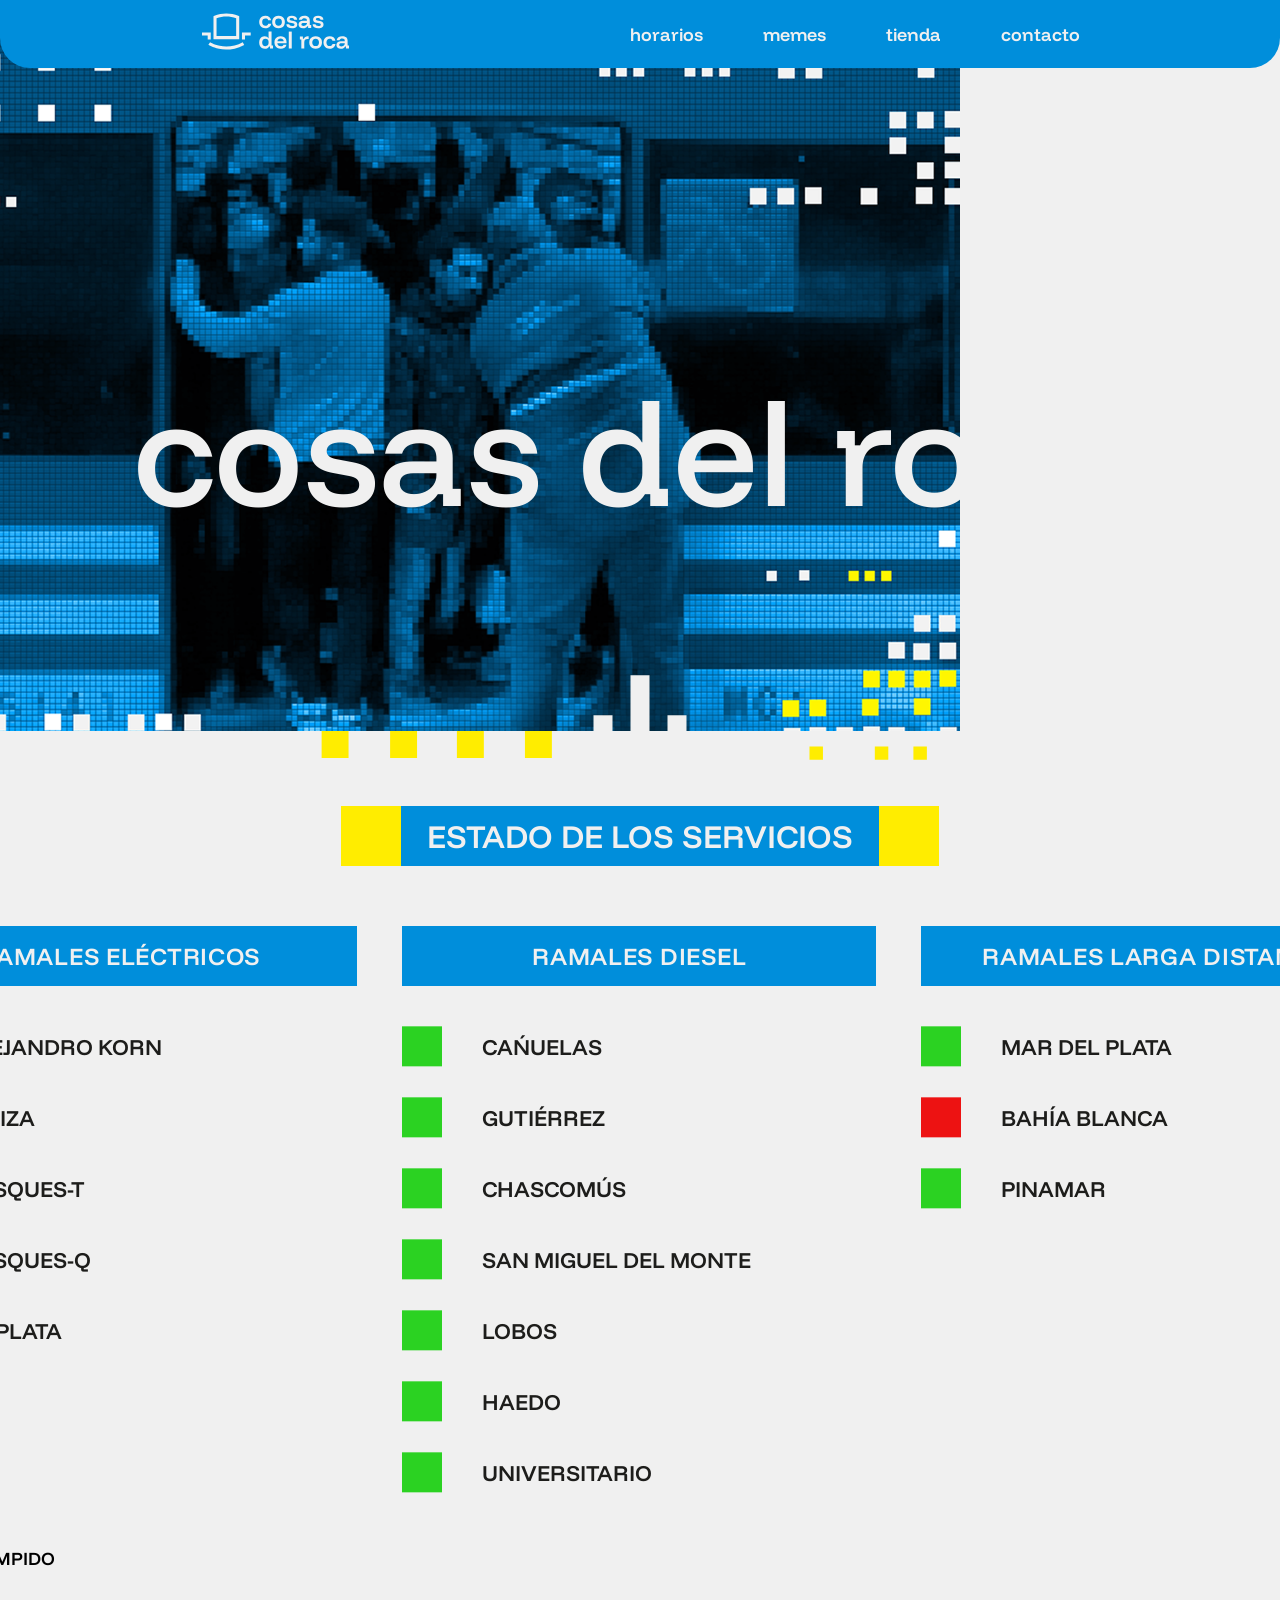
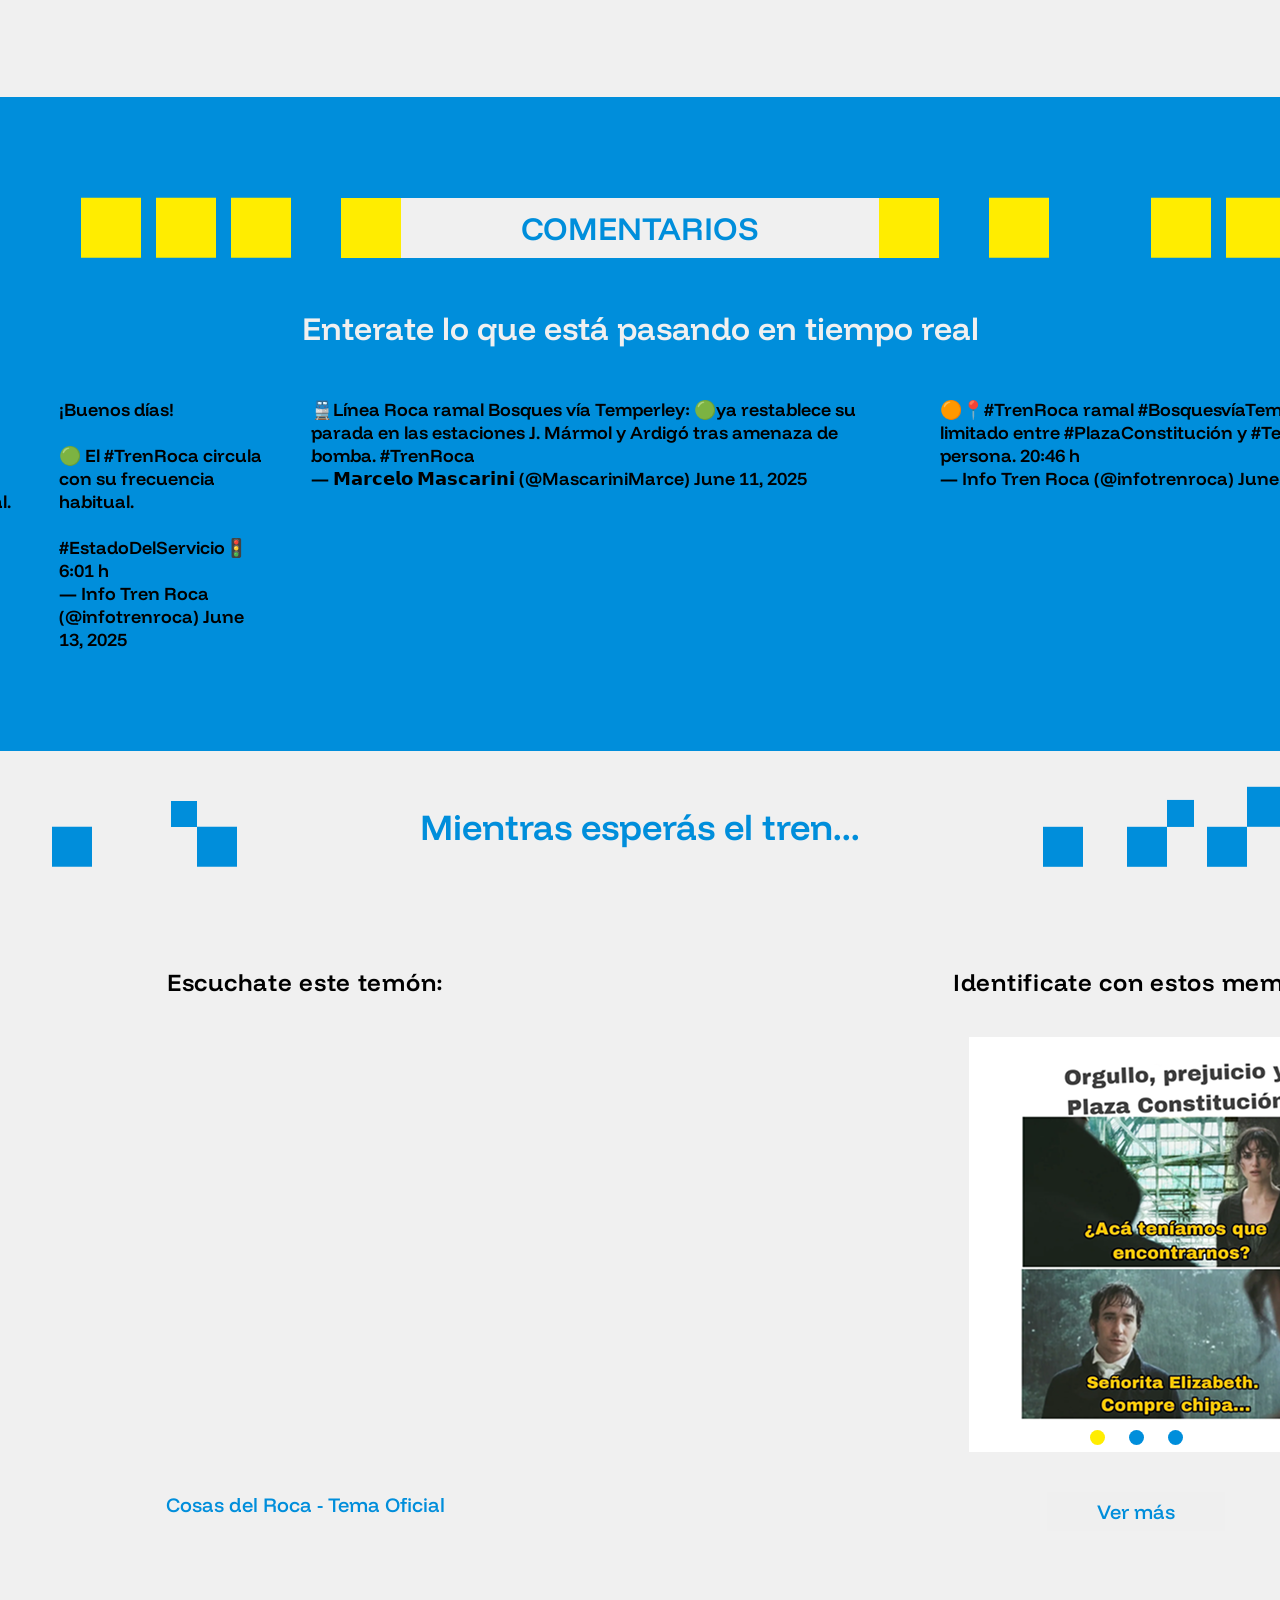
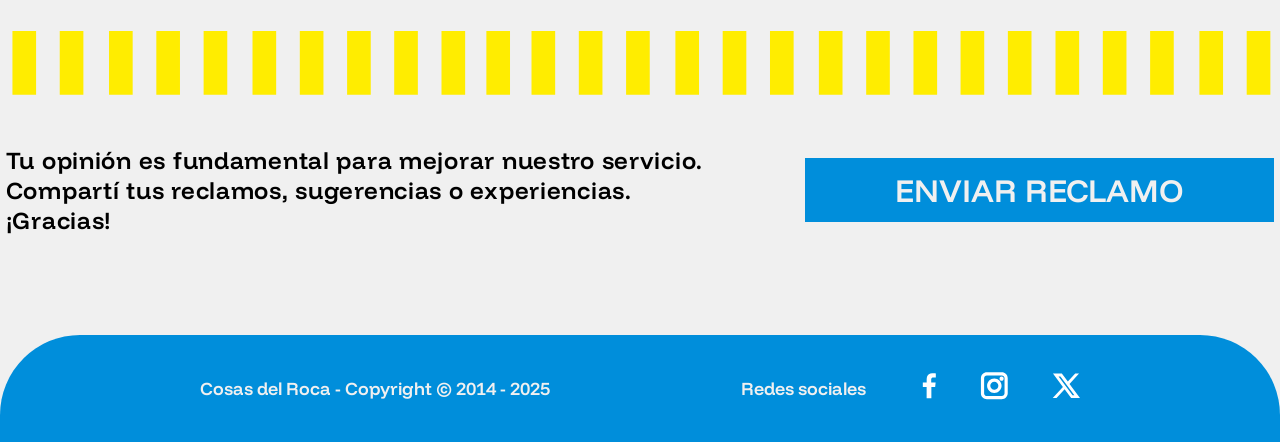
==== commit 41b45fde: "Merge branch 'main' into agustina-e" ====
--- a/index.html
+++ b/index.html
@@ -10,7 +10,7 @@
     <header>
         <div>
             <a href="index.html"><img src="img/vectores/logo.svg" alt="Logo Cosas del Roca" width="151px" height="37px"></a>
-            <nav >
+            <nav>
                 <ul class="botonera-header">
                     <li class="boton-nav"><a href="horarios.html">horarios</a></li>
                     <li class="boton-nav"><a href="memes.html">memes</a></li>
--- a/estilos.css
+++ b/estilos.css
@@ -124,244 +124,12 @@
 }
 
 
-
-
-
-
-
-
-
-
-
-
-
-
-
-
-
-
-
-
-
-
-
-
-
-
-
-
-
-
-
-
-
-
-
-
-
-
-
-
-
-
-
-
-
-
-
-
-
-
-
-
-
-
-
-
-
-
-
-
-
-
-
-
-
-
-
-
-
-
-
-
-
-
-
-
-
-
-
-
-
-
-
-
-
-
-
-
-
-
-
-
-
-
-
-
-
-
-
-
-
-
-
-
-
-
-
-
-
-
-
-
-
-
-
-
-
-
-
-
-
-
-
-
-
-
-
-
-
-
-
-
-
-
-
-
-
-
-
-
-
-
-
-
-
-
-
-
-
-
-
-
-
-
-
-
-
-
-
-
-
-
-
-
-
-
-
-
-
-
-
-
-
-
-
-
-
-
-
-
-
-
-
-
-
-
-
-
-
-
-
-
-
-
-
-
-
-
-
-
-
-
-
-
-
-
-
-
-
-
-
-
-
-
-
-
-
-
-
-
-
-
-
-
-
-
-
-
-
-
-
-
-
 /*index*/
 
-.separador-ind{
-    display: flex;
-    justify-content: center;
-    align-items: center;
-    width: 95%;
+.separador-1{
+    display: flex;
+    justify-content: center;
+    align-items: center;
 }
 
 .estado-servicios{
@@ -461,8 +229,8 @@
 
 /*-----------------------------TIENDA-------------------------------*/
 .portada {
+    height: 100vh; 
     width: 100vw;
-    height: auto;
     overflow: hidden;
 }
 
@@ -470,7 +238,7 @@
     width: 100%;
     height: 100%;
     object-fit: cover;
-    display: block; 
+    dlockisplay: b; 
 }
 
 .texto-superpuesto{
@@ -514,79 +282,39 @@
  
 
 
-
-
-
-
-
-
-
-
-
-
-
-
-
-
-
-
-
-
-
-
-
-
-
-
-
-
-
-
-
-
-
-
-
-
-
-
-
-
-
-
-
-
-
-
-
-
-
-
-
-/* CONTACTO */
+/*---------------------------CONTACTO----------------------------- */
 .contacto{
     display: flex;
     justify-content: space-between;
     align-items: flex-start;
     align-self: stretch;
+    margin-top: 100px;
+    margin-bottom: 52px;
+    gap: 40px;
 }
 /*columna derecha*/
 .izquierda{
     display: flex;
     flex-direction: column;
     max-width: 836px;
+    gap: 46px;
+
 }
 
 .arriba-izq{
     display: flex;
     align-items: start;
-    gap: 9px;
+    gap: 10px;
+}
+.texto-izq h2{
+    color: #008EDB;
 }
 
 .texto-izq{
     display: flex;
     flex-direction: column;
-    gap: 35px;
+    gap: 30px;
+    max-width: 834px;
 }
 /*columna derecha   FORMULARIO*/
 .derecha{
@@ -594,26 +322,566 @@
     align-items: flex-start;
 }
 
+.formulario{
+    display: flex;
+    flex-direction: column;
+    gap: 35px;
+}
+
 .form-arriba{
+    padding: 23px 75px 23px 49px;
     border-radius: 50px 0px 0px 0px;
     background-color: #008EDB;
 }
+.form-arriba p{
+    color: #F0F0F0;
+}
+
+/* no sé cómo cambiar el color de Nombre y Apellido, Teléfono etc del form, intenté dandole clases etc pero no hay caso(al final de esto está el id con los que intenté)
+logré que al tipear se ponga en blanco... también me gustaría saber si en Seleccione una estación se puede cambiar el color de las opciones.*/
+
 .form-abajo{
     background-color: #008EDB;
     border-radius: 0px 0px 49px 49px;
     padding: 33px 39px;
     display: flex;
     flex-direction: column;
-    align-items: center;
-}
-
-
-
-
-
-
-
-
+    padding: 5px 39px 33px;
+    color: #F0F0F0;
+}
+
+.casillas{
+    display: flex;
+    flex-direction: column;
+    padding-bottom: 15px;
+}
+
+.botones-form{
+    display: flex;
+    justify-content: space-between;
+}
+.boton-enviar{
+    background-color: #008EDB;
+    border: #F0F0F0 2px solid;
+}
+
+input{
+    background-color: #008EDB;
+    border: 0px;
+    border-bottom: #F0F0F0 2px solid;
+    padding-top: 20px;
+    color: #F0F0F0;
+}
+
+select{
+    background-color: #008EDB;
+    border: 0px;
+    border-bottom: #F0F0F0 2px solid;
+    padding-top: 20px;
+}
+textarea{
+    background-color: #008EDB;
+    border: 0px;
+    border-bottom: #F0F0F0 2px solid;
+    padding-top: 20px;
+}
+
+#comentario{
+    color: #F0F0F0;
+}
+
+#telefono{
+    color: #F0F0F0;
+}
+
+
+/*--------------------------MEMES----------------------*/
+
+.galeria{
+    padding-top: 80px;
+}
+.grid-container{
+    width: 50%;
+    justify-content: center;
+    margin: 30px auto;
+    padding: 30px;
+    display: grid;
+    grid-template-columns: 212px 212px 212px 212px;
+    grid-gap: 20px;
+}
+
+
+
+
+
+
+
+
+
+
+
+
+
+
+
+
+
+
+
+
+
+
+
+
+
+
+
+
+
+
+
+
+
+
+
+
+
+
+
+
+
+
+
+
+
+
+
+
+
+
+
+
+
+
+
+
+
+
+
+
+
+
+
+
+
+
+
+
+
+
+
+
+
+
+
+
+
+
+
+
+
+
+
+
+
+
+
+
+
+
+
+
+
+
+
+
+
+
+
+
+
+
+
+
+
+
+
+
+
+
+
+
+
+
+
+
+
+
+
+
+
+
+
+
+
+
+
+
+
+
+
+
+
+
+
+
+
+
+
+
+
+
+
+
+
+
+
+
+
+
+
+
+
+
+
+
+
+
+
+
+
+
+
+
+
+
+
+
+
+
+
+
+
+
+
+
+
+
+
+
+
+
+
+
+
+
+
+
+
+
+
+/*index*/
+
+.separador-ind{
+    display: flex;
+    justify-content: center;
+    align-items: center;
+    width: 95%;
+}
+
+.estado-servicios{
+    display: flex;
+    flex-direction: column;
+    justify-content: center;
+    gap: 60px;
+}
+
+.titulo-box-azul{
+    display: flex;
+    justify-content: center;
+    align-items: center;
+    align-content: center;
+}
+
+.box-azul{
+    color: #F0F0F0;
+    background-color: #008EDB;
+    padding: 10px 26px;
+}
+
+.tabla-estados{
+    display: flex;
+    flex-direction: column;
+    justify-content: flex-start;
+    gap: 50px;
+}
+
+.estado-ramales{
+    display: flex;
+    justify-content: center;
+    align-items: flex-start;
+    gap: 45px;
+}
+
+.r-electricos-titulo{
+    color: #F0F0F0;
+    background-color: #008EDB;
+    border-radius: 50px 0px 0px 0px;
+    padding: 15px 97px;
+}
+
+.r-diesel-titulo{
+    color: #F0F0F0;
+    background-color: #008EDB;
+    padding: 15px 130px;
+}
+
+.r-larga-titulo{
+    color: #F0F0F0;
+    background-color: #008EDB;
+    border-radius: 0px 50px 0px 0px;
+    padding: 15px 61px;
+}
+
+.ramales{
+    display: flex;
+    flex-direction: column;
+    justify-content: flex-start;
+    gap: 40px;
+}
+
+.lista-ramales{
+    display: flex;
+    flex-direction: column;
+    justify-content: flex-start;
+    gap: 30px;
+}
+
+.lista-ramales li{
+    display: flex;
+    justify-content:flex-start;
+    align-items: center;
+    gap: 40px;
+}
+
+.p-ramales{
+    color: #1D1D1B;
+    font-size: 22px;
+    font-weight: 600;
+}
+
+.referencia{
+    display: flex;
+    justify-content: flex-start;
+    align-items: center;
+    gap: 45px;
+}
+
+.referencia li{
+    display: flex;
+    justify-content: flex-start;
+    align-items: center;
+    gap: 25px;
+}
+
+/*-----------------------------TIENDA-------------------------------*/
+.portada {
+    width: 100vw;
+    height: auto;
+    overflow: hidden;
+}
+
+.portada img {
+    width: 100%;
+    height: 100%;
+    object-fit: cover;
+    display: block; 
+}
+
+.texto-superpuesto{
+    position: absolute;
+    top: 50%;
+    left: 50%;
+    color: #F0F0F0;
+    transform: translate(-50%, -50%);
+}
+
+.flecha {
+    position: absolute;
+    top: 75%;
+    left: 50%;
+    transform: translateX(-50%);
+    animation: salto 1.5s infinite ease-in-out;
+}
+
+@keyframes salto {
+  0%, 100% {
+    transform: translateX(-50%) translateY(0);
+  }
+  50% {
+    transform: translateX(-50%) translateY(20px);
+  }
+}
+
+.separador img {
+    width: 100%;
+    height: 100%;
+}
+
+.donar {
+    display: flex;
+    margin: 150px 200px;
+}
+
+.texto-donar h3 {
+    color: #008EDB;
+}
+ 
+
+
+
+
+
+
+
+
+
+
+
+
+
+
+
+
+
+
+
+
+
+
+
+
+
+
+
+
+
+
+
+
+
+
+
+
+
+
+
+
+
+
+
+
+
+
+
+
+
+
+/* HORARIOS */
+
+.alerta{
+    display: flex;
+    flex-direction: column;
+    align-items: center;
+    gap: 50px;
+    background-color: #008EDB;
+}
+
+
+.sirena {
+    display: flex;
+    align-items: end;
+    justify-content: space-between;
+    width: 100%;
+}
+
+
+
+.slider {
+    overflow: hidden;
+    width: 100vw;
+}
+
+.slider-track {
+    display: flex;
+    width: max-content;
+    animation: scroll 15s linear infinite;
+}
+
+.slide {
+    display: flex;
+    align-items: center;
+    justify-content: center;
+    gap: 60px;
+    padding: 0 40px;
+    letter-spacing: 1px;
+}
+
+.alerta-texto {
+    font-size: 20px;
+    color: white;
+}
+
+.caja {
+    background-color: #FFED00;
+}
+
+/* Animación */
+@keyframes scroll {
+    0% {
+    transform: translateX(0%);
+    }
+    100% {
+    transform: translateX(-50%);
+    }
+}
+
+
+.boton-info {
+    background-color: #FFED00;
+    padding: 10px 70px;
+}
+
+.boton-info p {
+    font-size: 20px;
+}
+
+.boton-info:hover{
+    background-color: black;
+    color: #F0F0F0;
+}
+
+agustina-e
 
 
 
@@ -1186,4 +1454,9 @@
 .boton-reclamo:hover{
     color: #1D1D1B;
     background-color: #FFED00;
-}+}
+
+.separador {
+    background-color: #F0F0F0;
+}
+
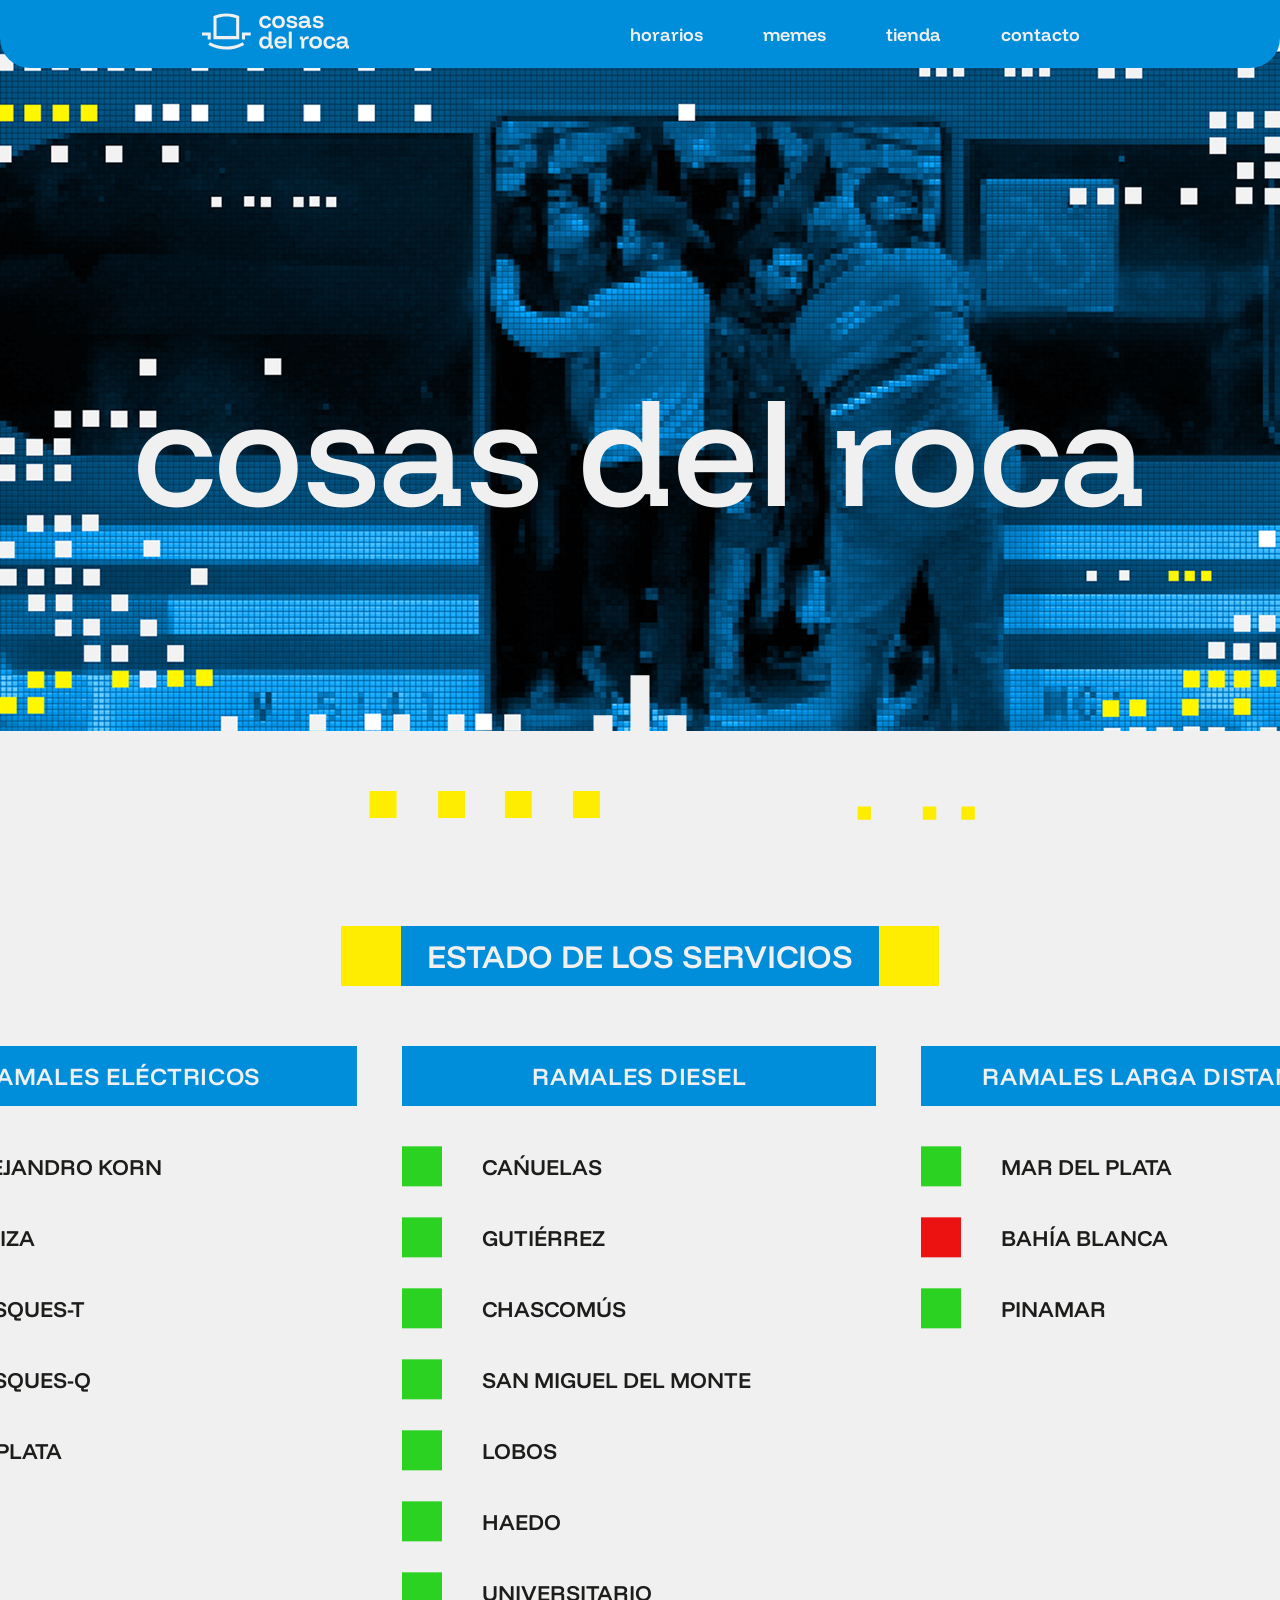
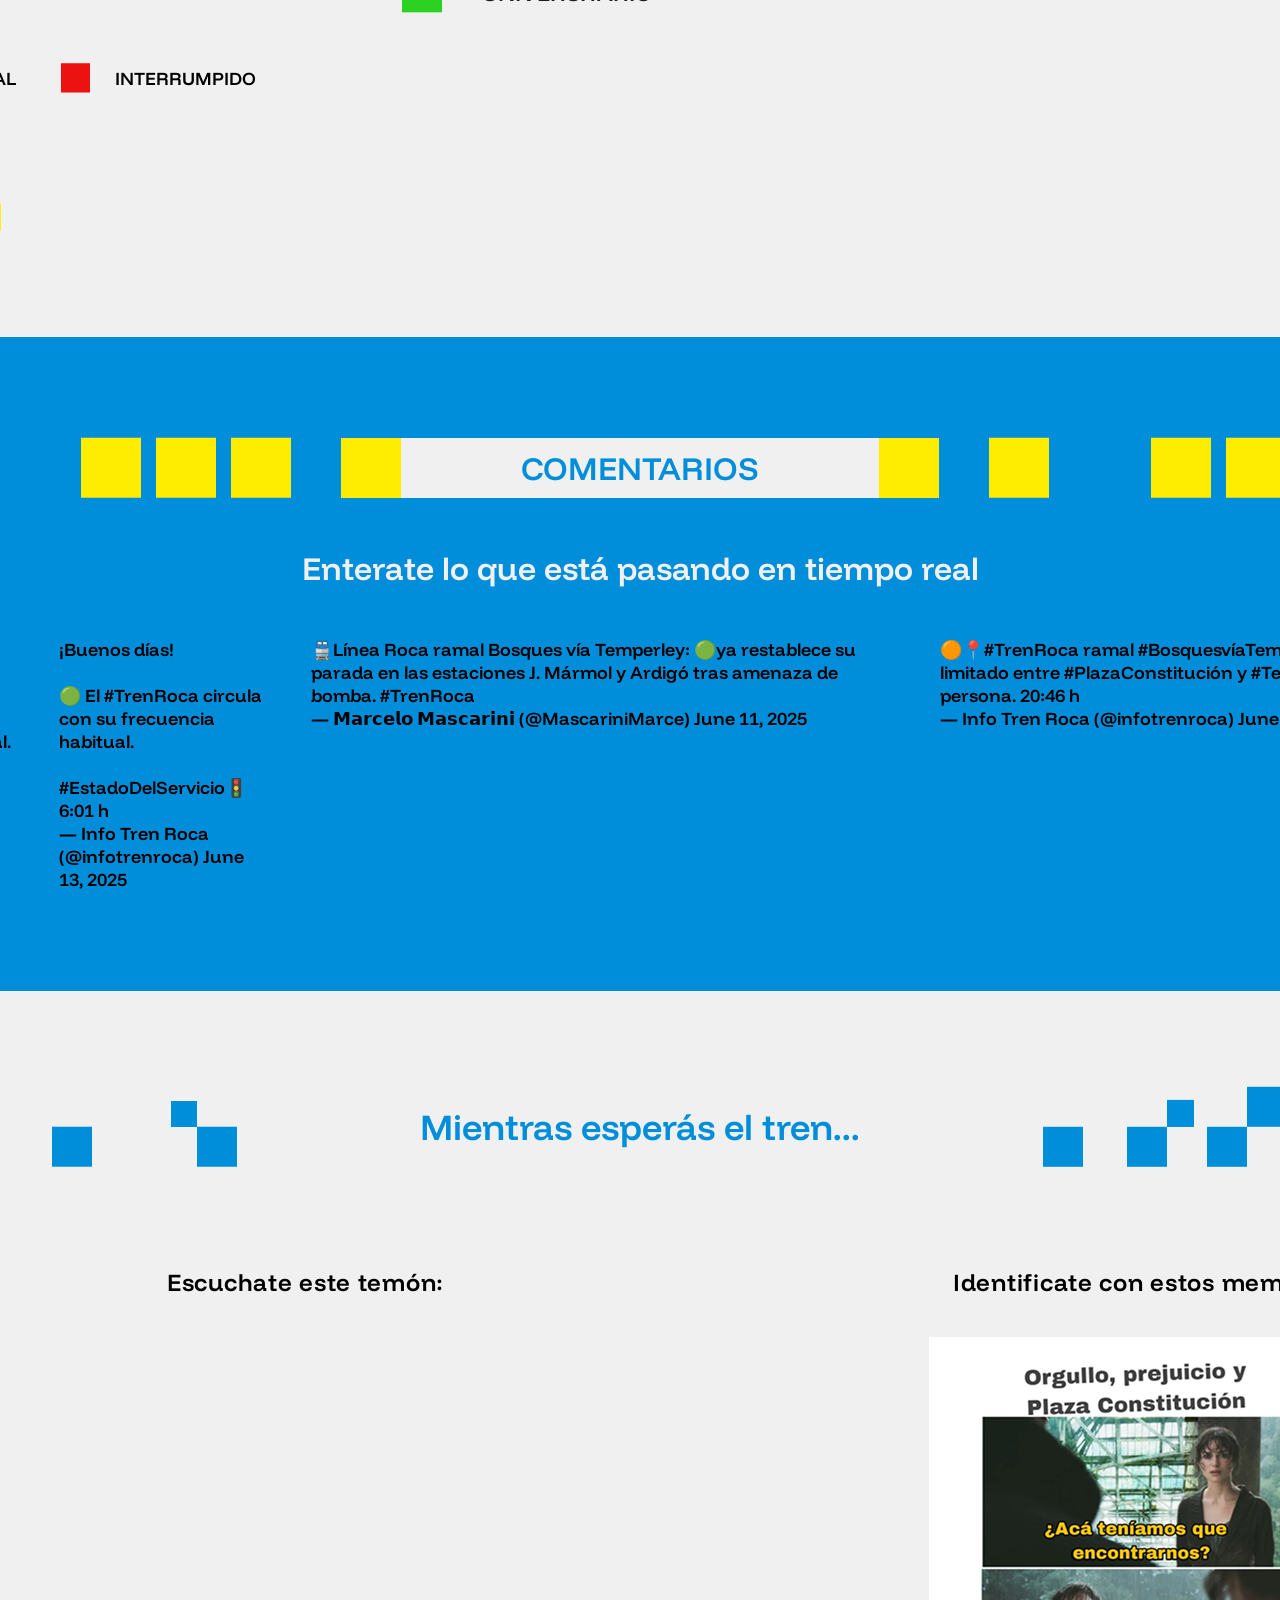
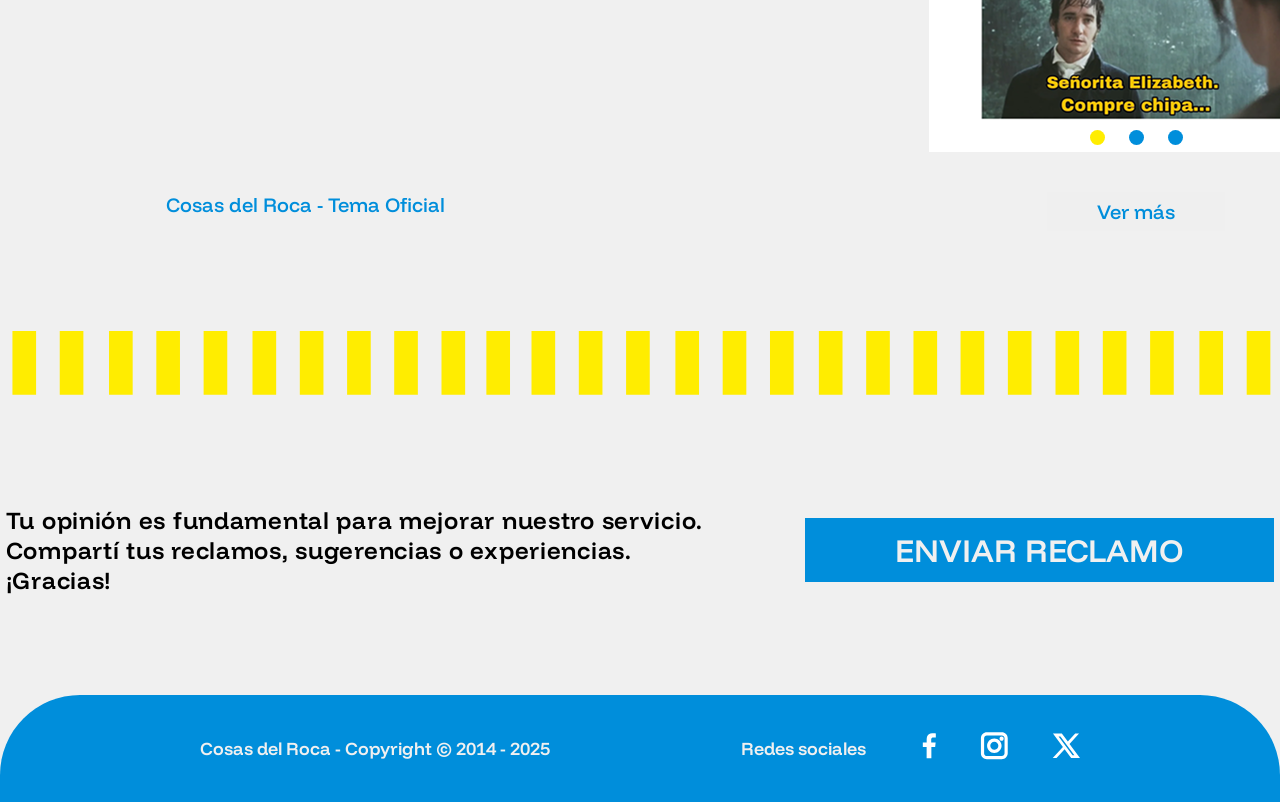
==== commit b34988bc: "listo index - faltan animaciones" ====
--- a/index.html
+++ b/index.html
@@ -174,10 +174,10 @@
                         <input type="radio" name="radio-btn" id="radio1" checked>
                         <input type="radio" name="radio-btn" id="radio2">
                         <input type="radio" name="radio-btn" id="radio3">
-                        <div class="slides">
-                            <div class="slide"><img src="img/imagenes/meme-slider-1.png" alt="Meme 1"></div>
-                            <div class="slide"><img src="img/imagenes/meme-slider-2.png" alt="Meme 2"></div>
-                            <div class="slide"><img src="img/imagenes/meme-slider-3.png" alt="Meme 3"></div>
+                        <div class="slides-meme">
+                            <div class="slides-meme"><img src="img/imagenes/meme-slider-1.png" alt="Meme 1"></div>
+                            <div class="slides-meme"><img src="img/imagenes/meme-slider-2.png" alt="Meme 2"></div>
+                            <div class="slides-meme"><img src="img/imagenes/meme-slider-3.png" alt="Meme 3"></div>
                         </div>
                         <div class="nav-dots">
                             <label for="radio1"></label>
--- a/estilos.css
+++ b/estilos.css
@@ -238,7 +238,7 @@
     width: 100%;
     height: 100%;
     object-fit: cover;
-    dlockisplay: b; 
+    display: block; 
 }
 
 .texto-superpuesto{
@@ -881,7 +881,7 @@
     color: #F0F0F0;
 }
 
-agustina-e
+
 
 
 
@@ -1361,18 +1361,18 @@
   z-index: 1;
 }
 
-.slides {
+.slides-meme {
   display: flex;
   width: 100%;
   transition: transform 0.5s ease-in-out;
 }
 
-.slide {
+.slide-meme {
   width: 100%;
   flex-shrink: 0;
 }
 
-.slide img {
+.slide-meme img {
   width: 100%;
   height: 100%;
   object-fit: cover;
@@ -1402,15 +1402,15 @@
   transition: background-color 0.3s;
 }
 
-input#radio1:checked ~ .slides {
+input#radio1:checked ~ .slides-meme {
   transform: translateX(0%);
 }
 
-input#radio2:checked ~ .slides {
+input#radio2:checked ~ .slides-meme {
   transform: translateX(-100%);
 }
 
-input#radio3:checked ~ .slides {
+input#radio3:checked ~ .slides-meme {
   transform: translateX(-200%);
 }
 
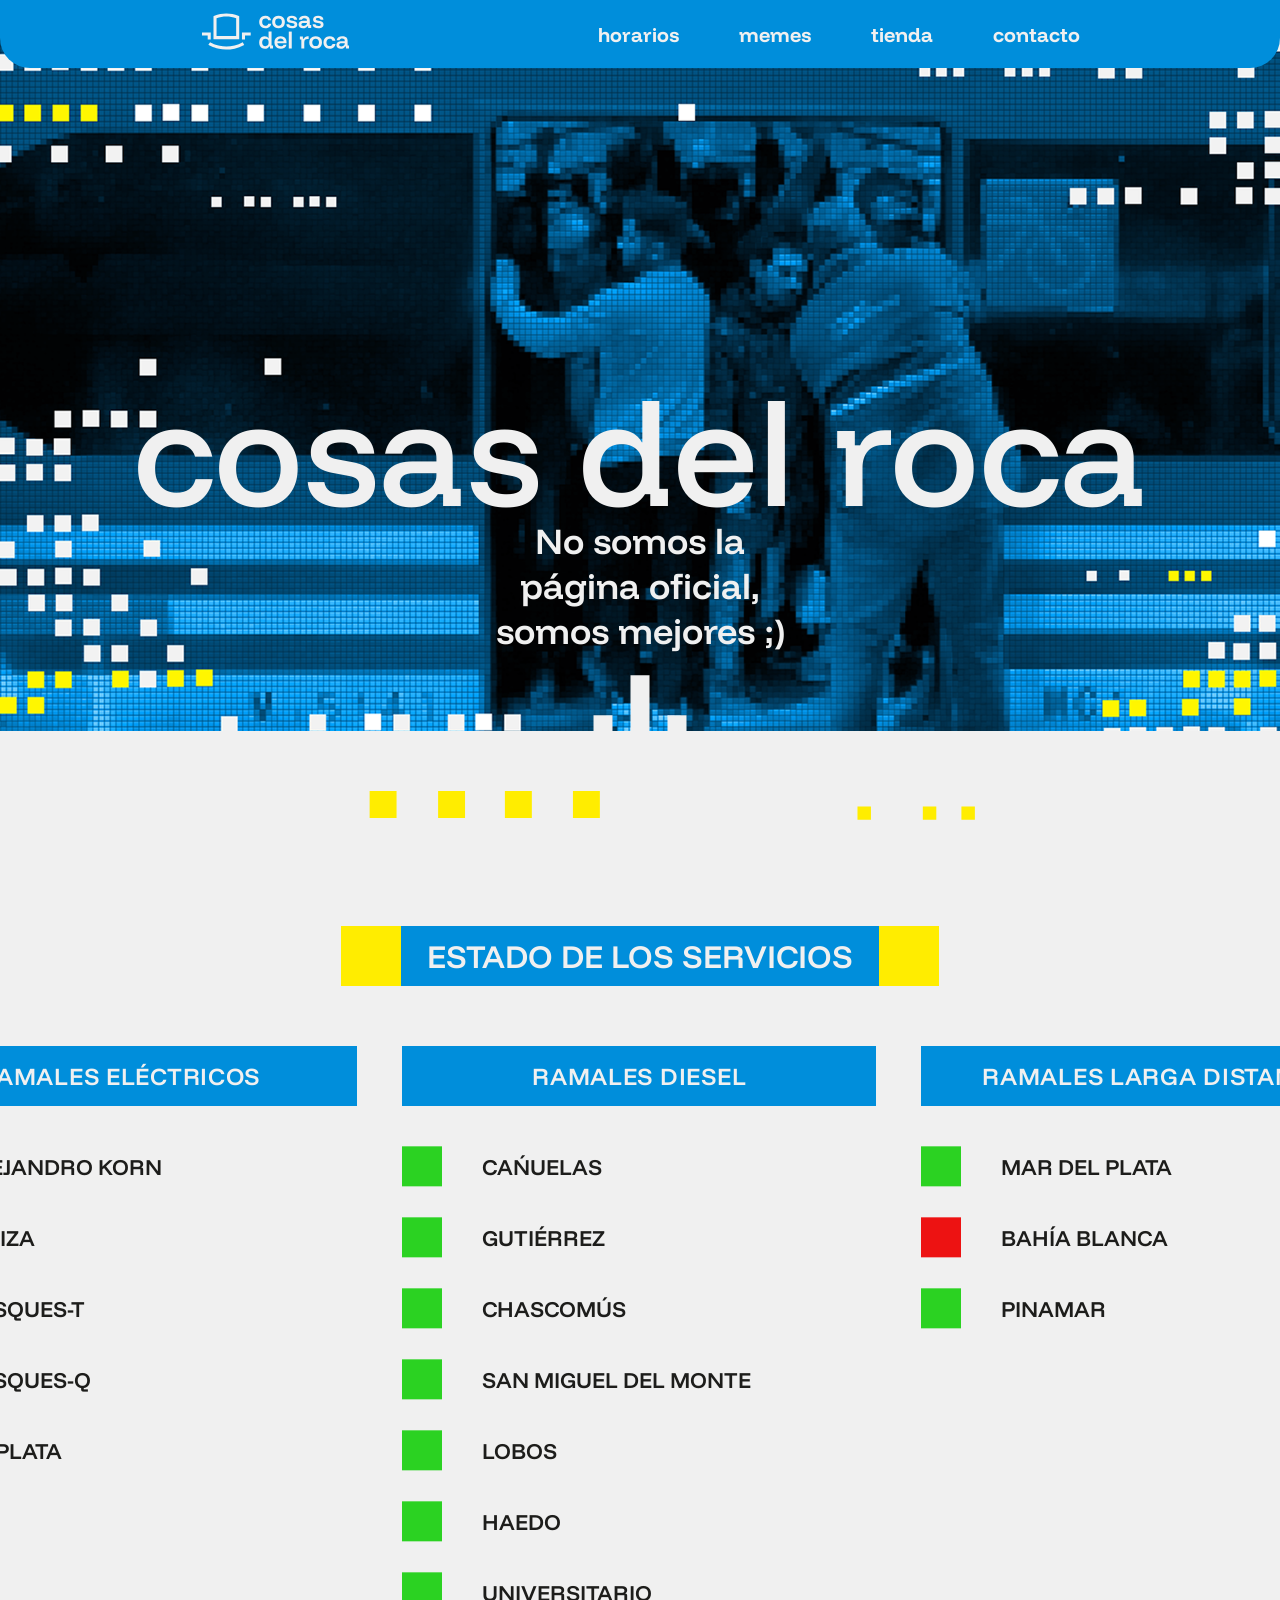
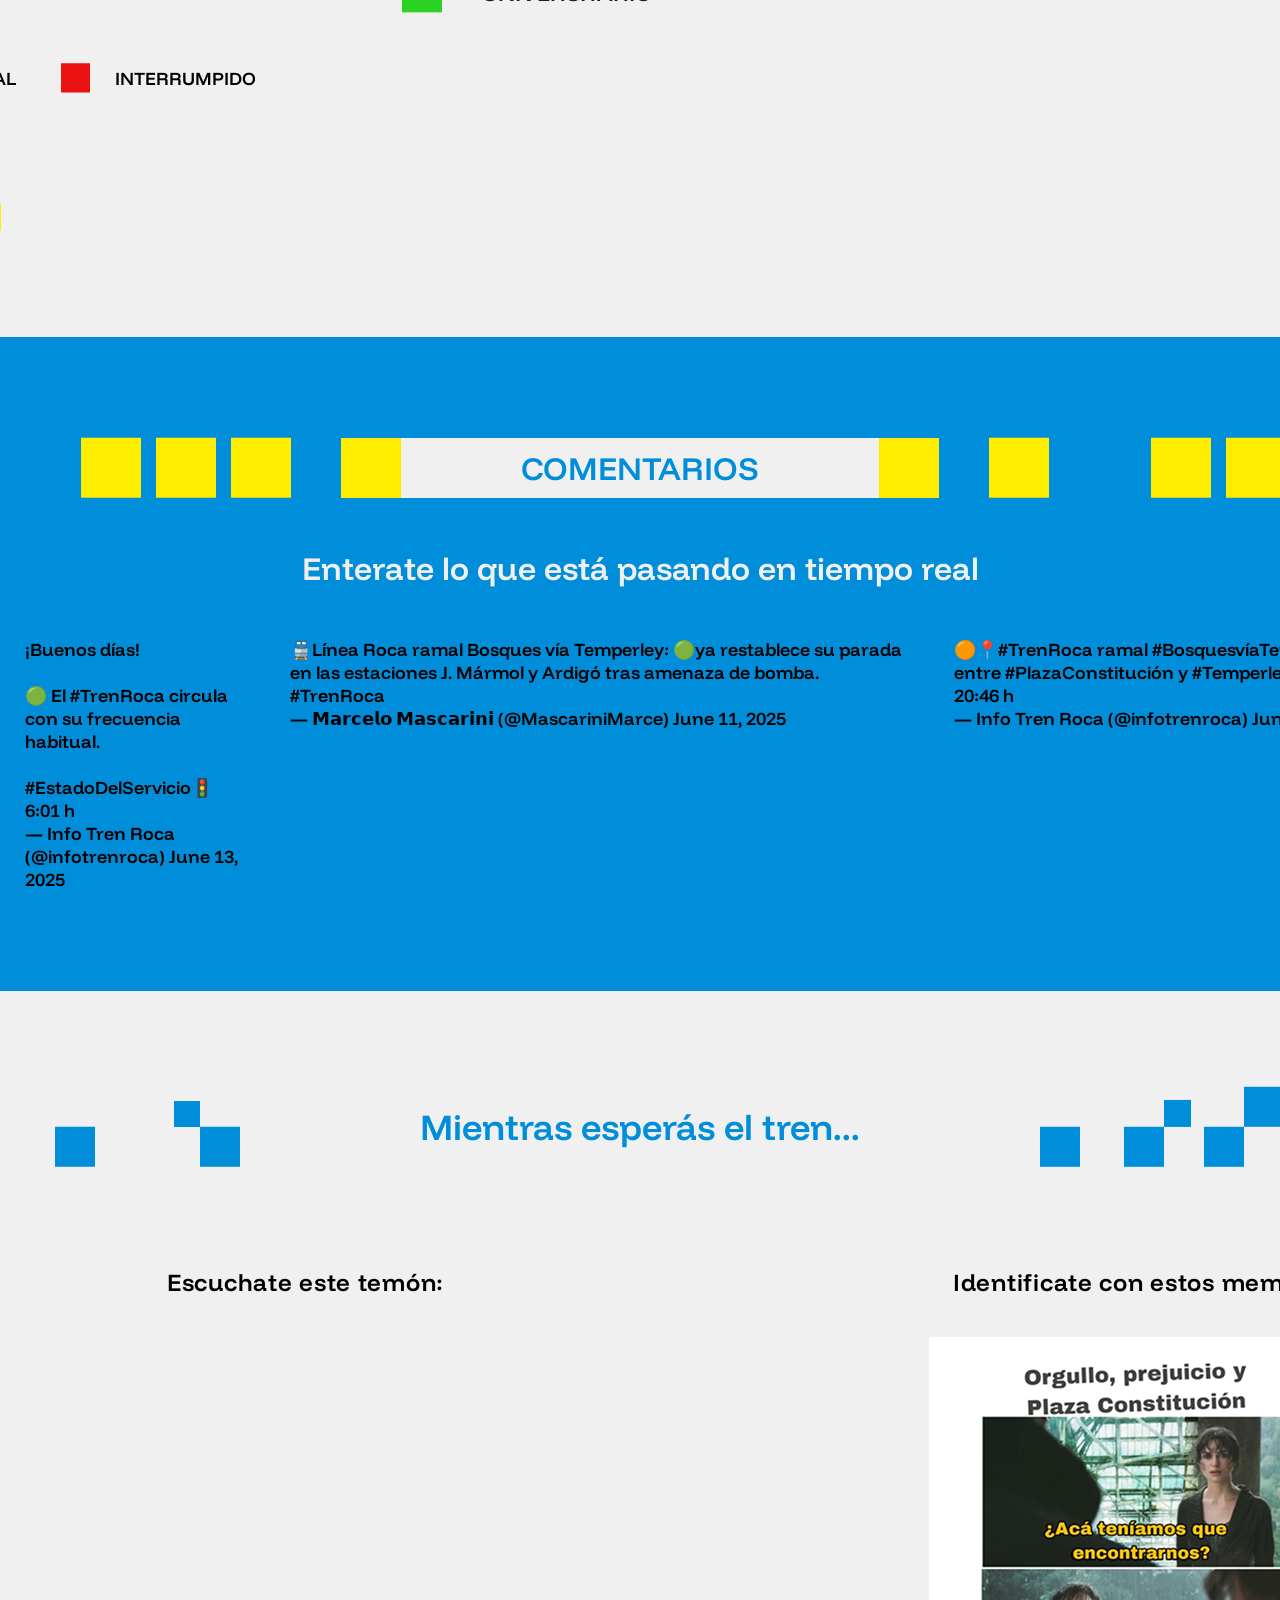
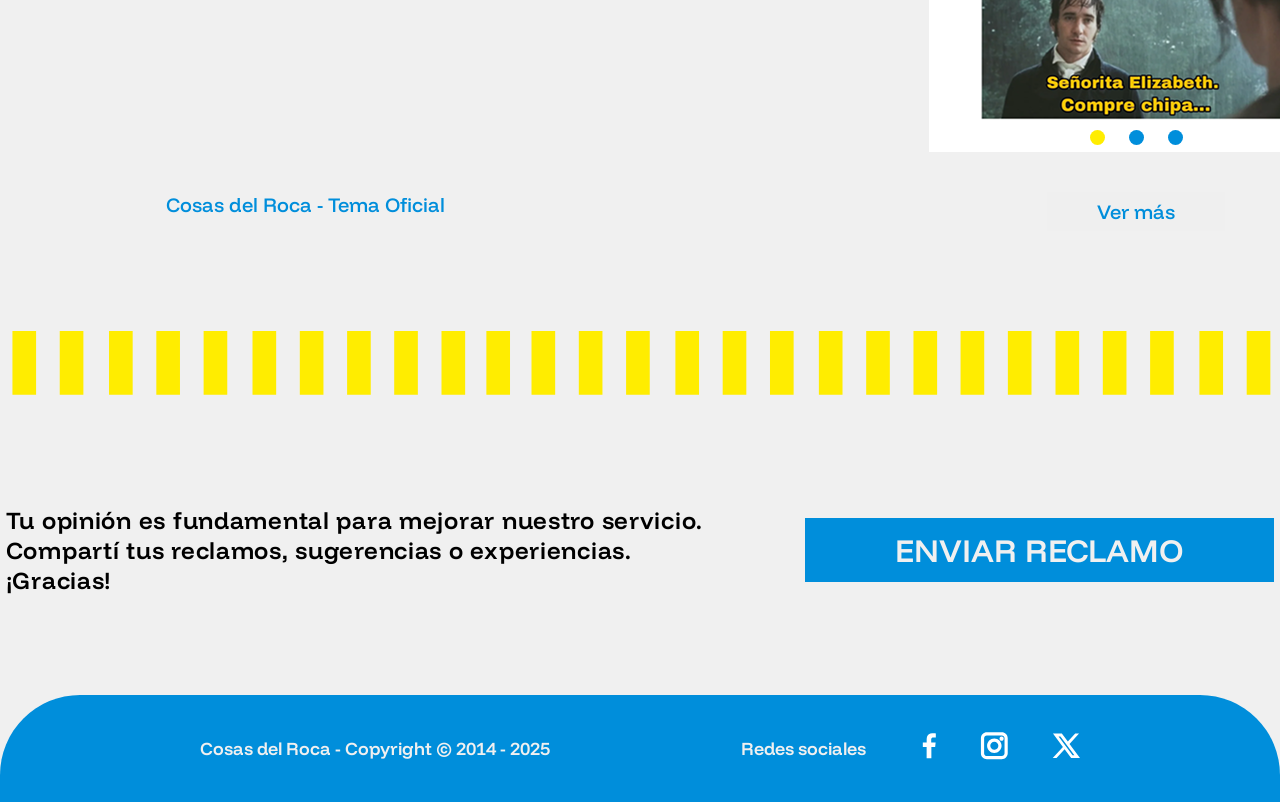
==== commit 05ce4944: "responsive index listo + cambios en el header" ====
--- a/index.html
+++ b/index.html
@@ -8,30 +8,33 @@
 </head>
 <body>
     <header>
-        <div>
-            <a href="index.html"><img src="img/vectores/logo.svg" alt="Logo Cosas del Roca" width="151px" height="37px"></a>
             <nav>
+                <a href="index.html"><img src="img/vectores/logo.svg" alt="Logo Cosas del Roca" width="151px" height="37px"></a>
+                <input type="checkbox" id="menu-toggle">
+                <label for="menu-toggle" class="menu-icono"></label> 
                 <ul class="botonera-header">
                     <li class="boton-nav"><a href="horarios.html">horarios</a></li>
                     <li class="boton-nav"><a href="memes.html">memes</a></li>
                     <li class="boton-nav"><a href="tienda.html">tienda</a></li>
                     <li class="boton-nav"><a href="contacto.html">contacto</a></li>
                 </ul>
-            </nav>
         </div>
     </header>
+
+    
     <main id="main-index">
           
         <section class="landing">
             <div class="portada">
                 <img src="img/imagenes/cosasdelroca.png" alt="Portada Cosas del Roca" width="1920" height="1080">
                 <h1 class="texto-superpuesto cdr-titulo">cosas del roca</h1>
+                <h2 class="subt-superpuesto">No somos la página oficial, somos mejores ;&#41;</h2>
                 <div class="flecha"><img src="img/vectores/flecha.svg" width="139" height="136"></div>
             </div>
         </section>
     
         <div class="separador-ind">
-            <img src="img/vectores/separador-pixeles-1.svg" alt="" width="1920px%">
+            <img src="img/vectores/separador-pixeles-1.svg" alt="" >
         </div>
 
         <section class="estado-servicios">
@@ -67,7 +70,7 @@
                             </li>
                         </ul>
                     </div>
-                    <div class="ramales">
+                    <div class="ramales r-mobile">
                         <h4 class="r-diesel-titulo">RAMALES DIESEL</h4>
                         <ul class="lista-ramales">
                             <li>
@@ -100,7 +103,7 @@
                             </li>
                         </ul>
                     </div>
-                    <div class="ramales">
+                    <div class="ramales r-mobile">
                         <h4 class="r-larga-titulo">RAMALES LARGA DISTANCIA</h4>
                         <ul class="lista-ramales">
                             <li>
@@ -134,18 +137,18 @@
         </section>
 
         <div class="separador-ind">
-            <img src="img/vectores/separador-pixeles-2.svg" width="1920px" alt="" >
+            <img src="img/vectores/separador-pixeles-2.svg" alt="" >
         </div>
 
         <section class="comentarios-ind">
             <div class="titulo-comentarios">
-                <img src="img/vectores/pixeles-comentarios-1.svg" alt="">
+                <img src="img/vectores/pixeles-comentarios-1.svg" alt="" class="oculto-mobile">
                 <div class="titulo-box-azul">
                     <img src="img/vectores/pixel-amarillo.svg" alt="">
                     <h3 class="box-blanca">COMENTARIOS</h3>
                     <img src="img/vectores/pixel-amarillo.svg" alt="">
                 </div>
-                <img src="img/vectores/pixeles-comentarios-2.svg" alt="">
+                <img src="img/vectores/pixeles-comentarios-2.svg" alt="" class="oculto-mobile">
             </div>
             <h3 class="t-blanco">Enterate lo que está pasando en tiempo real</h3>
             <div class="tweets">
@@ -154,14 +157,18 @@
                 <blockquote class="twitter-tweet"><p lang="es" dir="ltr">🚆Línea Roca ramal Bosques vía Temperley: 🟢ya restablece su parada en las estaciones J. Mármol y Ardigó tras amenaza de bomba. <a href="https://twitter.com/hashtag/TrenRoca?src=hash&amp;ref_src=twsrc%5Etfw">#TrenRoca</a></p>&mdash; 𝗠𝗮𝗿𝗰𝗲𝗹𝗼 𝗠𝗮𝘀𝗰𝗮𝗿𝗶𝗻𝗶 (@MascariniMarce) <a href="https://twitter.com/MascariniMarce/status/1932859775320031734?ref_src=twsrc%5Etfw">June 11, 2025</a></blockquote> <script async src="https://platform.twitter.com/widgets.js" charset="utf-8"></script>
                 <blockquote class="twitter-tweet"><p lang="es" dir="ltr">🟠📍<a href="https://twitter.com/hashtag/TrenRoca?src=hash&amp;ref_src=twsrc%5Etfw">#TrenRoca</a> ramal <a href="https://twitter.com/hashtag/Bosquesv%C3%ADaTemperley?src=hash&amp;ref_src=twsrc%5Etfw">#BosquesvíaTemperley</a> con servicio limitado entre <a href="https://twitter.com/hashtag/PlazaConstituci%C3%B3n?src=hash&amp;ref_src=twsrc%5Etfw">#PlazaConstitución</a> y <a href="https://twitter.com/hashtag/Temperley?src=hash&amp;ref_src=twsrc%5Etfw">#Temperley</a> por colision con persona. 20:46 h</p>&mdash; Info Tren Roca (@infotrenroca) <a href="https://twitter.com/infotrenroca/status/1932585167794942277?ref_src=twsrc%5Etfw">June 10, 2025</a></blockquote> <script async src="https://platform.twitter.com/widgets.js" charset="utf-8"></script>
             </div>
+            <div class="tweets-mobile">
+                <blockquote class="twitter-tweet"><p lang="es" dir="ltr">🕛 Actualización del <a href="https://twitter.com/hashtag/EstadoDelServicio?src=hash&amp;ref_src=twsrc%5Etfw">#EstadoDelServicio</a> 🚦<br><br>🟢 El <a href="https://twitter.com/hashtag/TrenRoca?src=hash&amp;ref_src=twsrc%5Etfw">#TrenRoca</a> circula con su frecuencia habitual. 12:04 h</p>&mdash; Info Tren Roca (@infotrenroca) <a href="https://twitter.com/infotrenroca/status/1933541097952735377?ref_src=twsrc%5Etfw">June 13, 2025</a></blockquote> <script async src="https://platform.twitter.com/widgets.js" charset="utf-8"></script>
+            </div>
         </section>
 
         <section class="multimedia-ind">
             <div class="titulo-multim">
-                <img src="img/vectores/pixeles-multimedia.svg" alt="">
-                <h2 class="t-azul">Mientras esper&aacute;s el tren...</h2>
-                <img src="img/vectores/pixeles-multimedia2.svg" alt="">
-            </div>
+                <img src="img/vectores/pixeles-multimedia.svg" alt="" class="oculto-mobile">
+                <h2 class="t-azul t-mult-mobile">Mientras esper&aacute;s el tren...</h2>
+                <img src="img/vectores/pixeles-multimedia2.svg" alt="" class="oculto-mobile">
+            </div>
+            
             <div class="dos-columnas">
                 <article class="tema-oficial">
                     <h4>Escuchate este tem&oacute;n:</h4>
@@ -188,7 +195,7 @@
                     <button class="boton-vermas-ind"><a href="memes.html"><h5>Ver m&aacute;s</h5></a></button>
                 </article>
             </div>
-            <img src="img/vectores/separador.svg" alt="">
+            <img src="img/vectores/separador.svg" alt="" class="separador-mobile">
         </section>
 
         <section class="reclamos-ind">
--- a/estilos.css
+++ b/estilos.css
@@ -7,25 +7,25 @@
 /*-----------------------------GENERAL-------------------------------*/
 
 * {
+    padding: 0px;
+    margin: 0px;
+    list-style: none;
+}
+
+a{
+    color: inherit;
+    text-decoration: none;
+}
+
+body{
+    display: flex;
+    flex-direction: column;
+    align-items: center;
+    background-color: #F0F0F0;
     font-family: "Funnel Display", sans-serif;
     font-weight: 600;
     font-style: normal;
     font-size: 18px;
-    padding: 0px;
-    margin: 0px;
-    list-style: none;
-}
-
-a{
-    color: inherit;
-    text-decoration: none;
-}
-
-body{
-    display: flex;
-    flex-direction: column;
-    align-items: center;
-    background-color: #F0F0F0;
 }
 
 /*-----------------------------WEB-------------------------------*/
@@ -68,7 +68,7 @@
     z-index: 10000;
 }
 
-header div{
+header nav{
     padding: 13px 200px 13px 200px;
     display: flex;
     justify-content: space-between;
@@ -93,6 +93,15 @@
     color: #FFED00;
 }
 
+#menu-toggle {
+    display: none;
+}
+
+.menu-icono {
+    display: none;
+    cursor: pointer;
+}
+
 /*-----------------------------FOOTER-------------------------------*/
 
 footer{
@@ -126,11 +135,6 @@
 
 /*index*/
 
-.separador-1{
-    display: flex;
-    justify-content: center;
-    align-items: center;
-}
 
 .estado-servicios{
     display: flex;
@@ -600,13 +604,14 @@
 
 
 
-/*index*/
+/*-----------------------------INDEX-------------------------------*/
 
 .separador-ind{
     display: flex;
     justify-content: center;
     align-items: center;
-    width: 95%;
+    width: 95vw;
+    height: auto;
 }
 
 .estado-servicios{
@@ -1267,7 +1272,7 @@
 
 
 
-/* mas index */
+/*-----------------------------MÁS INDEX-------------------------------*/
 
 #main-index {
     display: flex;
@@ -1282,7 +1287,17 @@
     justify-content: center;
 }
 
-/* section - comentarios */
+.subt-superpuesto{
+    color: #F0F0F0;
+    width: 25%;
+    text-align: center;
+    position: absolute;
+    top: 65%;
+    left: 50%;
+    transform: translate(-50%, -50%);
+}
+
+/*-----Seccion comentarios-----*/
 
 .t-blanco{
     color: #F0F0F0;
@@ -1320,23 +1335,30 @@
     justify-content: center;
     align-items: flex-start;
     gap: 45px;
-    width: 90%;
-}
-
-/* section - multimedia */
+    width: 95%;
+}
+
+.tweets-mobile{
+    display: none;
+}
+
+/*-----Seccion multimedia-----*/
 
 .multimedia-ind{
     width: 100%;
     display: flex;
     flex-direction: column;
+    align-items: center;
     gap: 100px;
     padding-top: 35px;
 }
 
 .titulo-multim{
     display: flex;
-    justify-content: space-between;
-    align-items: center;
+    justify-content: center;
+    align-items: center;
+    gap: 180px;
+
 }
 
 .dos-columnas{
@@ -1424,6 +1446,9 @@
     border: none;
     padding: 7px 50px;
     color: #008EDB;
+    font-family: "Funnel Display", sans-serif;
+    font-weight: 500;
+    font-size: 20px;
 }
 
 .boton-vermas-ind:hover{
@@ -1431,6 +1456,8 @@
     background-color: #FFED00;
 }
 
+/*-----Seccion reclamos-----*/
+
 .reclamos-ind{
     width: 100%;
     padding: 50px 0px 100px 0px;
@@ -1449,6 +1476,9 @@
     color: #F0F0F0;
     background-color: #008EDB;
     padding: 12px 90px;
+    font-family: "Funnel Display", sans-serif;
+    font-weight: 600;
+    font-size: 32px;
 }
 
 .boton-reclamo:hover{
@@ -1460,3 +1490,193 @@
     background-color: #F0F0F0;
 }
 
+
+/*-----------------------------RESPONSIVE-------------------------------*/
+
+@media screen and (max-width: 600px){
+    
+/*-----Estilos-----*/
+
+    h1{
+    font-size: 60px;
+    font-weight: 500;
+}
+
+    h2{
+        font-size: 18px;
+        font-weight: 600;
+    }
+
+    h3{
+        font-size: 24px;
+        font-weight: 600;
+    }
+
+    h4{
+        font-size: 20px;
+        font-weight: 600;
+        letter-spacing: 0.72px;
+    }
+
+    h5{
+        font-size: 20px;
+        font-weight: 500;
+    }
+
+    .p-ramales{
+        font-size: 18px;
+    }
+
+    .p-referencia{
+        font-size: 16px;
+    }
+
+/*-----Header-----*/
+
+    #menu-toggle:checked + .menu-icono + .botonera-header {
+        display: flex;
+    }
+    #menu-toggle:checked + .menu-icono {
+        background-image: url('img/vectores/menu-hamburguesa.svg');
+        width: 26px;
+        height: 19px;
+    }
+
+    header nav{
+        padding: 20px 30px 13px 30px;
+        display: flex;
+        justify-content: space-between;
+        align-items: center;
+}
+
+    .botonera-header {
+        display: none;
+        flex-direction: column;
+        justify-content: center;
+        align-items: flex-end;
+        gap: 40px;
+        width: 100%;
+        height: 100vh;
+        background-color: #008EDB;
+        position: fixed;
+        top: 0;
+        right: 0;
+        padding: 200px;
+        transition: background 0.4s ease;
+        padding: 20px 50px;
+    }
+
+    .botonera-header li {
+        display: flex;
+        text-align: center;
+        font-size: 24px;
+    }
+
+    .menu-icono {
+        display: flex;
+        z-index: 1;
+        background-image: url('img/vectores/menu-hamburguesa.svg');
+        background-size: cover;
+        width: 26px;
+        height: 19px;
+        transition: background-image 0.4s ease;
+    }
+
+/*-----Index-----*/
+
+    .texto-superpuesto{
+    top: 150px;
+    left: 50%;
+}
+
+    .subt-superpuesto{
+        top: 220px;
+        left: 50%;
+        width: 50%;
+    }
+
+    .flecha {
+        position: absolute;
+        top: 260px;
+        left: 50%;
+        transform: translateX(-50%);
+        animation: salto 1.5s infinite ease-in-out;
+        height: 50px;
+        width: auto;
+    }
+
+    .separador-ind{
+        display: none;
+    }
+
+    .titulo-box-azul img{
+        width: 50px;
+        height: auto;
+    }
+
+    .estado-ramales{
+        flex-direction: column;
+        align-items: center;
+    }
+
+    .r-electricos-titulo , .r-diesel-titulo , .r-larga-titulo{
+        border-radius: 50px 50px 0px 0px;
+    }
+
+    .referencia{
+        padding-left: 27px;
+    }
+
+    .box-blanca{
+        padding: 10px 95px;
+    }
+
+    .oculto-mobile , .tweets{
+        display: none;
+    }
+
+    .tweets-mobile{
+        display: flex;
+        flex-direction: column;
+        align-items: center;
+    }
+
+    .t-mult-mobile{
+        font-size: 24px;
+    }
+
+    .dos-columnas{
+        flex-direction: column;
+        align-items: center;
+        gap: 100px;
+    }
+
+    .tema-oficial iframe{
+        width: 90vw;
+        height: 30vh;
+    }
+
+    .reclamos-ind{
+        flex-direction: column;
+        align-items: center;
+    }
+
+    .reclamos-ind h4{
+        width: 80%;
+        text-align: center;
+    }
+
+    .separador-mobile{
+        width: 590px;
+        height: auto;
+    }
+
+    .div-footer{
+        padding: 37px 30px 37px 30px;
+        flex-direction: column-reverse;
+        justify-content: center;
+        align-items: center;
+        gap: 50px;
+
+    }
+}
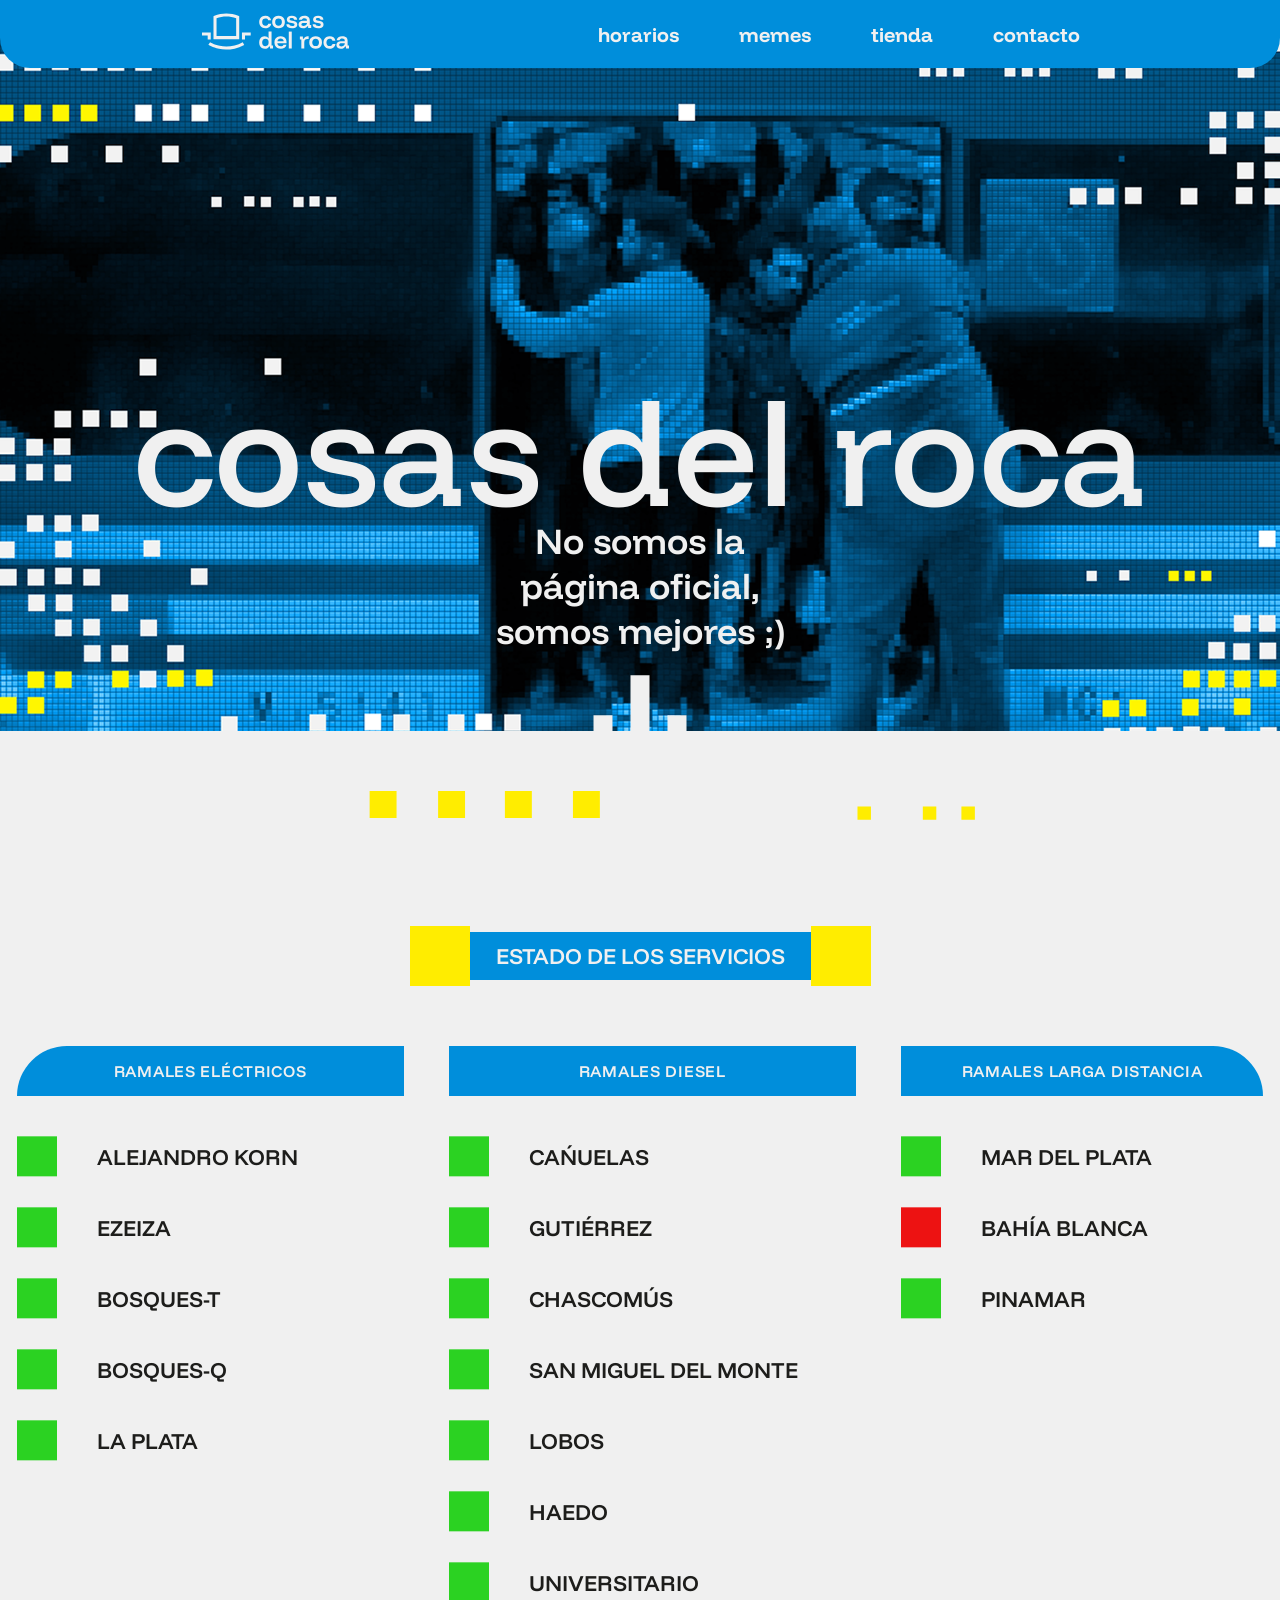
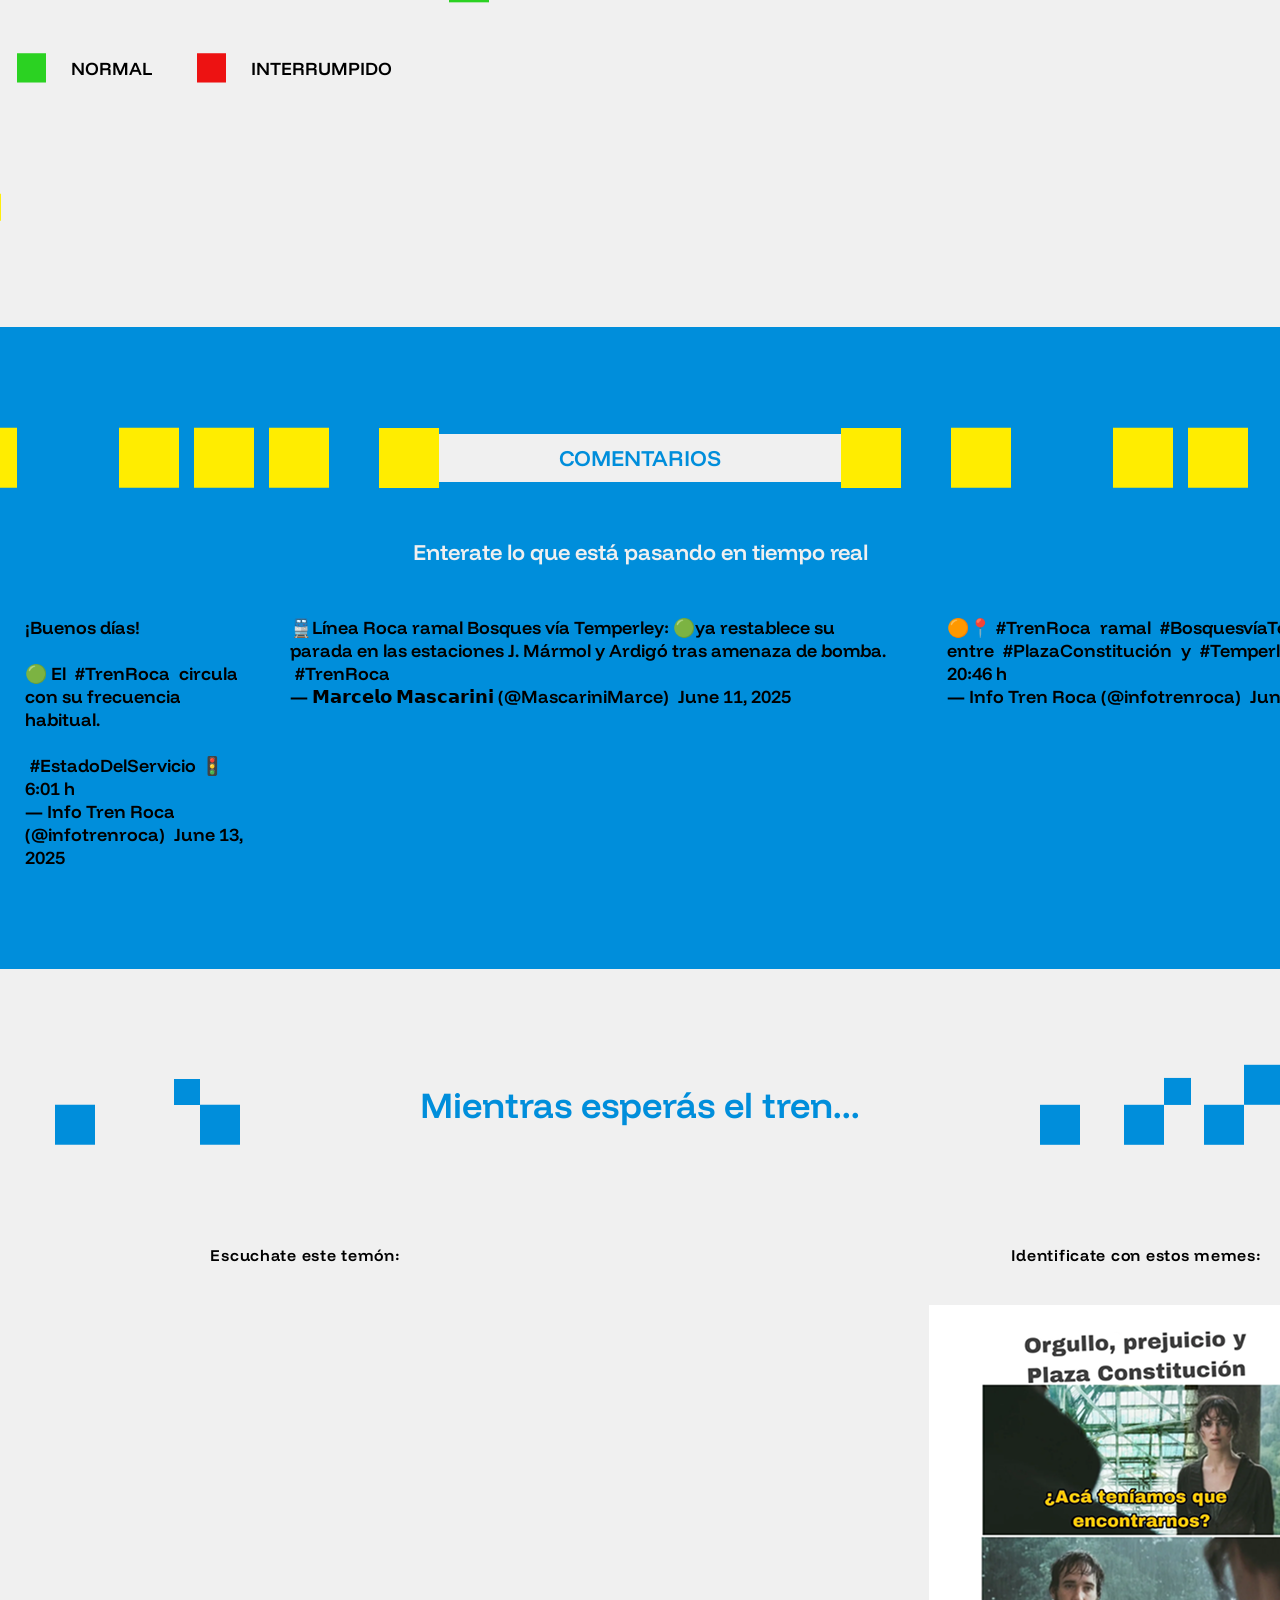
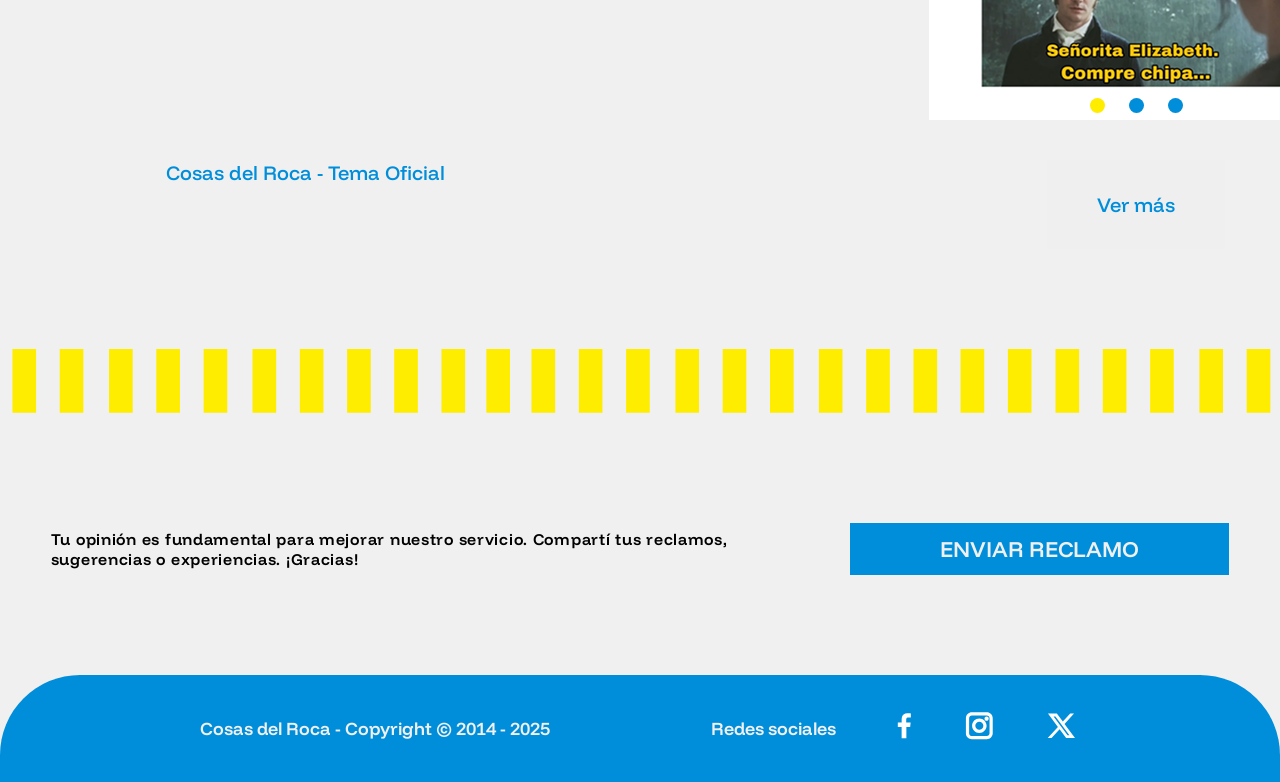
==== commit 33aafd98: "listo el html de contacto, cambios en el header de todos los html, sumé favicon." ====
--- a/index.html
+++ b/index.html
@@ -8,17 +8,17 @@
 </head>
 <body>
     <header>
-            <nav>
-                <a href="index.html"><img src="img/vectores/logo.svg" alt="Logo Cosas del Roca" width="151px" height="37px"></a>
-                <input type="checkbox" id="menu-toggle">
-                <label for="menu-toggle" class="menu-icono"></label> 
-                <ul class="botonera-header">
-                    <li class="boton-nav"><a href="horarios.html">horarios</a></li>
-                    <li class="boton-nav"><a href="memes.html">memes</a></li>
-                    <li class="boton-nav"><a href="tienda.html">tienda</a></li>
-                    <li class="boton-nav"><a href="contacto.html">contacto</a></li>
-                </ul>
-        </div>
+        <nav>
+            <a href="index.html"><img src="img/vectores/logo.svg" alt="Logo Cosas del Roca" width="151px" height="37px"></a>
+            <input type="checkbox" id="menu-toggle">
+            <label for="menu-toggle" class="menu-icono"></label> 
+            <ul class="botonera-header">
+                <li class="boton-nav"><a href="horarios.html">horarios</a></li>
+                <li class="boton-nav"><a href="memes.html">memes</a></li>
+                <li class="boton-nav"><a href="tienda.html">tienda</a></li>
+                <li class="boton-nav"><a href="contacto.html">contacto</a></li>
+            </ul>
+        </nav>
     </header>
 
     
--- a/estilos.css
+++ b/estilos.css
@@ -41,12 +41,12 @@
 }
 
 h3{
-    font-size: 32px;
+    font-size: 22px;
     font-weight: 600;
 }
 
 h4{
-    font-size: 24px;
+    font-size: 16px;
     font-weight: 600;
     letter-spacing: 0.72px;
 }
@@ -242,7 +242,7 @@
     width: 100%;
     height: 100%;
     object-fit: cover;
-    display: block; 
+    
 }
 
 .texto-superpuesto{
@@ -277,26 +277,237 @@
 
 .donar {
     display: flex;
-    margin: 150px 200px;
+    justify-content: space-between;
+    align-items: center;
+    padding: 120px 10%;
+    background-color: #f4f4f4;
+    flex-wrap: wrap;
+}
+
+.texto-donar {
+    flex: 1;
+    max-width: 84vh;
 }
 
 .texto-donar h3 {
     color: #008EDB;
-}
- 
-
-
-/*---------------------------CONTACTO----------------------------- */
+    font-weight: 600;
+    font-size: 1.6em;
+    margin-bottom: 20px;
+}
+
+.texto-donar p {
+    color: #1D1D1B;
+    font-size: 20px;
+    line-height: 1.6;
+    margin-bottom: 20px;
+    font-weight: lighter;
+}
+
+.boton-donar {
+    display: flex;
+    align-items: center;
+    justify-content: center;
+    margin-top: 250px;
+}
+
+.btn-donar {
+    background-color: #008EDB;
+    color: white;
+    text-decoration: none;
+    padding: 10px 80px;
+    font-weight: bold;
+    transition: background-color 0.3s ease;
+    border: none;
+}
+
+.btn-donar:hover {
+    background-color: #FFED00;
+    color: #1D1D1B;
+}
+
+
+/*-----Seccion remeras------*/
+.tienda {
+    text-align: center;
+    padding: 60px 20px;
+    background-color: #008EDB;
+}
+
+.tienda img{
+    width: 100%;
+}
+
+.tienda h2 {
+    font-size: 1.8em;
+    margin-top: 50px;
+    margin-bottom: 40px;
+    color: #F0F0F0;
+}
+
+.tienda p {
+    font-size: 20px;
+    font-weight: lighter;
+    max-width: 900px;
+    margin: 0 auto 100px auto;
+    color: #F0F0F0;
+}
+
+.grid-remeras {
+    display: grid;
+    grid-template-columns: repeat(3, 1fr);
+    gap: 40px;
+    margin-bottom: 60px;
+    max-width: 1300px;
+    margin-left: auto;
+    margin-right: auto;
+}
+
+.producto {
+    background-color: white;
+    overflow: hidden;
+    padding-bottom: 10px;
+}
+
+.producto img {
+    width: 80%;
+    margin: 30px 20px 0 20px;
+}
+
+.info {
+    padding: 15px;
+    margin-left: 25px;
+}
+
+.info .titulo {
+    color: #008EDB;
+    font-size: 16px;
+    margin: 10px 0 5px;
+}
+
+.info p {
+    margin-bottom: 0;
+    color: #008EDB;
+    font-weight: lighter;
+    text-align: justify;
+}
+
+.info button {
+    background-color: #0087d2;
+    color: white;
+    border: none;
+    padding: 10px 20px;
+    cursor: pointer;
+    transition: background-color 0.3s;
+}
+
+.info button:hover {
+    background-color: #FFED00;
+    color: #1D1D1B;
+}
+
+.fila-info {
+    display: flex;
+    justify-content: space-between;
+    align-items: center;
+}
+
+
+.fila-info p {
+    font-weight: bold;
+    font-size: 14px;
+}
+
+.fila-info button {
+    padding: 8px 20px;
+    font-size: 12px;
+    font-weight: lighter;
+}
+
+
+
+
+
+
+
+
+
+
+
+
+
+
+
+
+
+
+
+
+
+
+
+
+
+
+
+
+
+
+
+
+
+
+
+
+
+
+
+
+
+
+
+
+
+
+
+
+
+
+
+
+
+
+
+
+
+
+
+
+
+
+
+
+
+
+
+
+
+
+
+
+
+
+/*---------------------------CONTACTO-----------------------------*/
 .contacto{
     display: flex;
     justify-content: space-between;
     align-items: flex-start;
     align-self: stretch;
-    margin-top: 100px;
-    margin-bottom: 52px;
+    margin-top: 150px;
+    margin-bottom: 150px;
     gap: 40px;
 }
-/*columna derecha*/
+/*-----columna derecha-----*/
 .izquierda{
     display: flex;
     flex-direction: column;
@@ -320,7 +531,7 @@
     gap: 30px;
     max-width: 834px;
 }
-/*columna derecha   FORMULARIO*/
+/*-----columna derecha formulario-----*/
 .derecha{
     display: flex;
     align-items: flex-start;
@@ -341,8 +552,6 @@
     color: #F0F0F0;
 }
 
-/* no sé cómo cambiar el color de Nombre y Apellido, Teléfono etc del form, intenté dandole clases etc pero no hay caso(al final de esto está el id con los que intenté)
-logré que al tipear se ponga en blanco... también me gustaría saber si en Seleccione una estación se puede cambiar el color de las opciones.*/
 
 .form-abajo{
     background-color: #008EDB;
@@ -363,10 +572,35 @@
 .botones-form{
     display: flex;
     justify-content: space-between;
-}
+    align-items: flex-start;
+}
+
+
 .boton-enviar{
     background-color: #008EDB;
     border: #F0F0F0 2px solid;
+    padding: 10px 20px;
+}
+.boton-enviar:hover{
+    background-color: #FFED00;
+    border:#008EDB 2px solid;
+    color: #1D1D1B;
+}
+
+.casillas-form{
+    background-color: #008EDB;
+    border: 0px;
+    border-bottom:#F0F0F0 2px solid;
+    padding-top: 20px;
+    
+}
+
+.casillas-form{
+    background-color: #008EDB;
+    border: 0px;
+    border-bottom:#F0F0F0 2px solid;
+    padding-top: 20px;
+    
 }
 
 input{
@@ -375,6 +609,17 @@
     border-bottom: #F0F0F0 2px solid;
     padding-top: 20px;
     color: #F0F0F0;
+    font-family: "Funnel Display", sans-serif;
+    font-size: 16px;
+}
+
+input::placeholder {
+
+    color: #006da7;
+}
+
+textarea::placeholder {
+    color: #006da7;
 }
 
 select{
@@ -382,41 +627,107 @@
     border: 0px;
     border-bottom: #F0F0F0 2px solid;
     padding-top: 20px;
+    color: #006da7;
+    font-family: "Funnel Display", sans-serif;
+    font-size: 16px;
 }
 textarea{
     background-color: #008EDB;
     border: 0px;
     border-bottom: #F0F0F0 2px solid;
     padding-top: 20px;
-}
-
-#comentario{
-    color: #F0F0F0;
-}
-
-#telefono{
-    color: #F0F0F0;
-}
+    font-family: "Funnel Display", sans-serif;
+    font-size: 16px;
+}
+
+.check-texto{
+    display: flex;
+    font-family: "Funnel Display", sans-serif;
+    font-size: 15px;
+    align-items: center;
+    gap: 5px;
+}
+
+
 
 
 /*--------------------------MEMES----------------------*/
 
+
+.memes-principal{
+    display: flex;
+    align-items: center;
+}
+
+.galeria h2{
+    padding-top: 27px;
+    color: #008EDB;
+}
 .galeria{
     padding-top: 80px;
+    display: flex;
+    flex-direction: column;
+    align-items: center;
 }
 .grid-container{
-    width: 50%;
     justify-content: center;
-    margin: 30px auto;
     padding: 30px;
     display: grid;
-    grid-template-columns: 212px 212px 212px 212px;
+    grid-template-columns: 200px 200px 200px 200px;
     grid-gap: 20px;
 }
 
-
-
-
+.grid-container img:hover{
+    width: 205px;
+    height: 206px;
+}
+
+.boton-ver-mas{
+    background-color: #FFED00;
+    padding: 10px;
+    margin-bottom: 40px;
+}
+
+/*-----galeria de prueba-----*/
+
+.galeria-popup{
+    display: none;
+    position: fixed;
+    top: 0;
+    left: 0;
+    z-index: 9999;
+}
+
+.popup-completo{
+    width: 100vw;
+    height: 100vh;
+    background: rgba(23, 22, 20, 0.70);
+    display: none;
+    justify-content: center;
+    align-items: center;
+    gap: 85px;
+    padding: 100px 0px;
+}
+
+.popup-completo:target{
+    display: flex;
+}
+
+.popup-der{
+    color: #F5F2ED;
+    display: flex;
+    flex-direction: column;
+    align-items: flex-start;
+    gap: 231px;
+}
+
+.cruz-popup{
+    background-image: url('img/vectores/cruz-galeria-popup.svg');
+    width: 41px;
+    height: 41px;
+    background-size: cover;
+    background-position: center;
+}
 
 
 
@@ -812,16 +1123,34 @@
 
 
 
-/* HORARIOS */
-
-.alerta{
-    display: flex;
-    flex-direction: column;
-    align-items: center;
-    gap: 50px;
-    background-color: #008EDB;
-}
-
+/*---------------------------HORARIOS-----------------------------*/
+
+
+/* se generaba scrol horizontal y tambien la section alerta quedaba por debajo del header por tener position fixed,
+encontre esta manera de solucionarlo */
+
+.main-horarios {
+    max-width: 100%;
+    overflow-x: hidden;  
+    padding-top: 100px;     
+}
+
+
+/* SECTION ALERTA */
+
+.slider {
+    overflow: hidden;
+    width: 100%;
+    max-width: 100%;
+}
+
+.alerta {
+    display: flex;
+    flex-direction: column;
+    align-items: center;
+    gap: 70px;
+    background-color: #008EDB;
+}
 
 .sirena {
     display: flex;
@@ -830,12 +1159,6 @@
     width: 100%;
 }
 
-
-
-.slider {
-    overflow: hidden;
-    width: 100vw;
-}
 
 .slider-track {
     display: flex;
@@ -854,12 +1177,10 @@
 
 .alerta-texto {
     font-size: 20px;
+    font-weight: 200;
     color: white;
 }
 
-.caja {
-    background-color: #FFED00;
-}
 
 /* Animación */
 @keyframes scroll {
@@ -871,7 +1192,6 @@
     }
 }
 
-
 .boton-info {
     background-color: #FFED00;
     padding: 10px 70px;
@@ -881,6 +1201,10 @@
     font-size: 20px;
 }
 
+div a {
+    padding: 5px;
+}
+
 .boton-info:hover{
     background-color: black;
     color: #F0F0F0;
@@ -925,7 +1249,7 @@
 
 
 
-/* FIN CONTACTO */
+
 
 
 
@@ -1491,6 +1815,7 @@
 }
 
 
+
 /*-----------------------------RESPONSIVE-------------------------------*/
 
 @media screen and (max-width: 600px){
@@ -1500,7 +1825,7 @@
     h1{
     font-size: 60px;
     font-weight: 500;
-}
+    }
 
     h2{
         font-size: 18px;
@@ -1547,7 +1872,7 @@
         display: flex;
         justify-content: space-between;
         align-items: center;
-}
+    }
 
     .botonera-header {
         display: none;
@@ -1587,7 +1912,7 @@
     .texto-superpuesto{
     top: 150px;
     left: 50%;
-}
+    }
 
     .subt-superpuesto{
         top: 220px;
@@ -1677,6 +2002,6 @@
         justify-content: center;
         align-items: center;
         gap: 50px;
-
-    }
-}+    }
+}
+
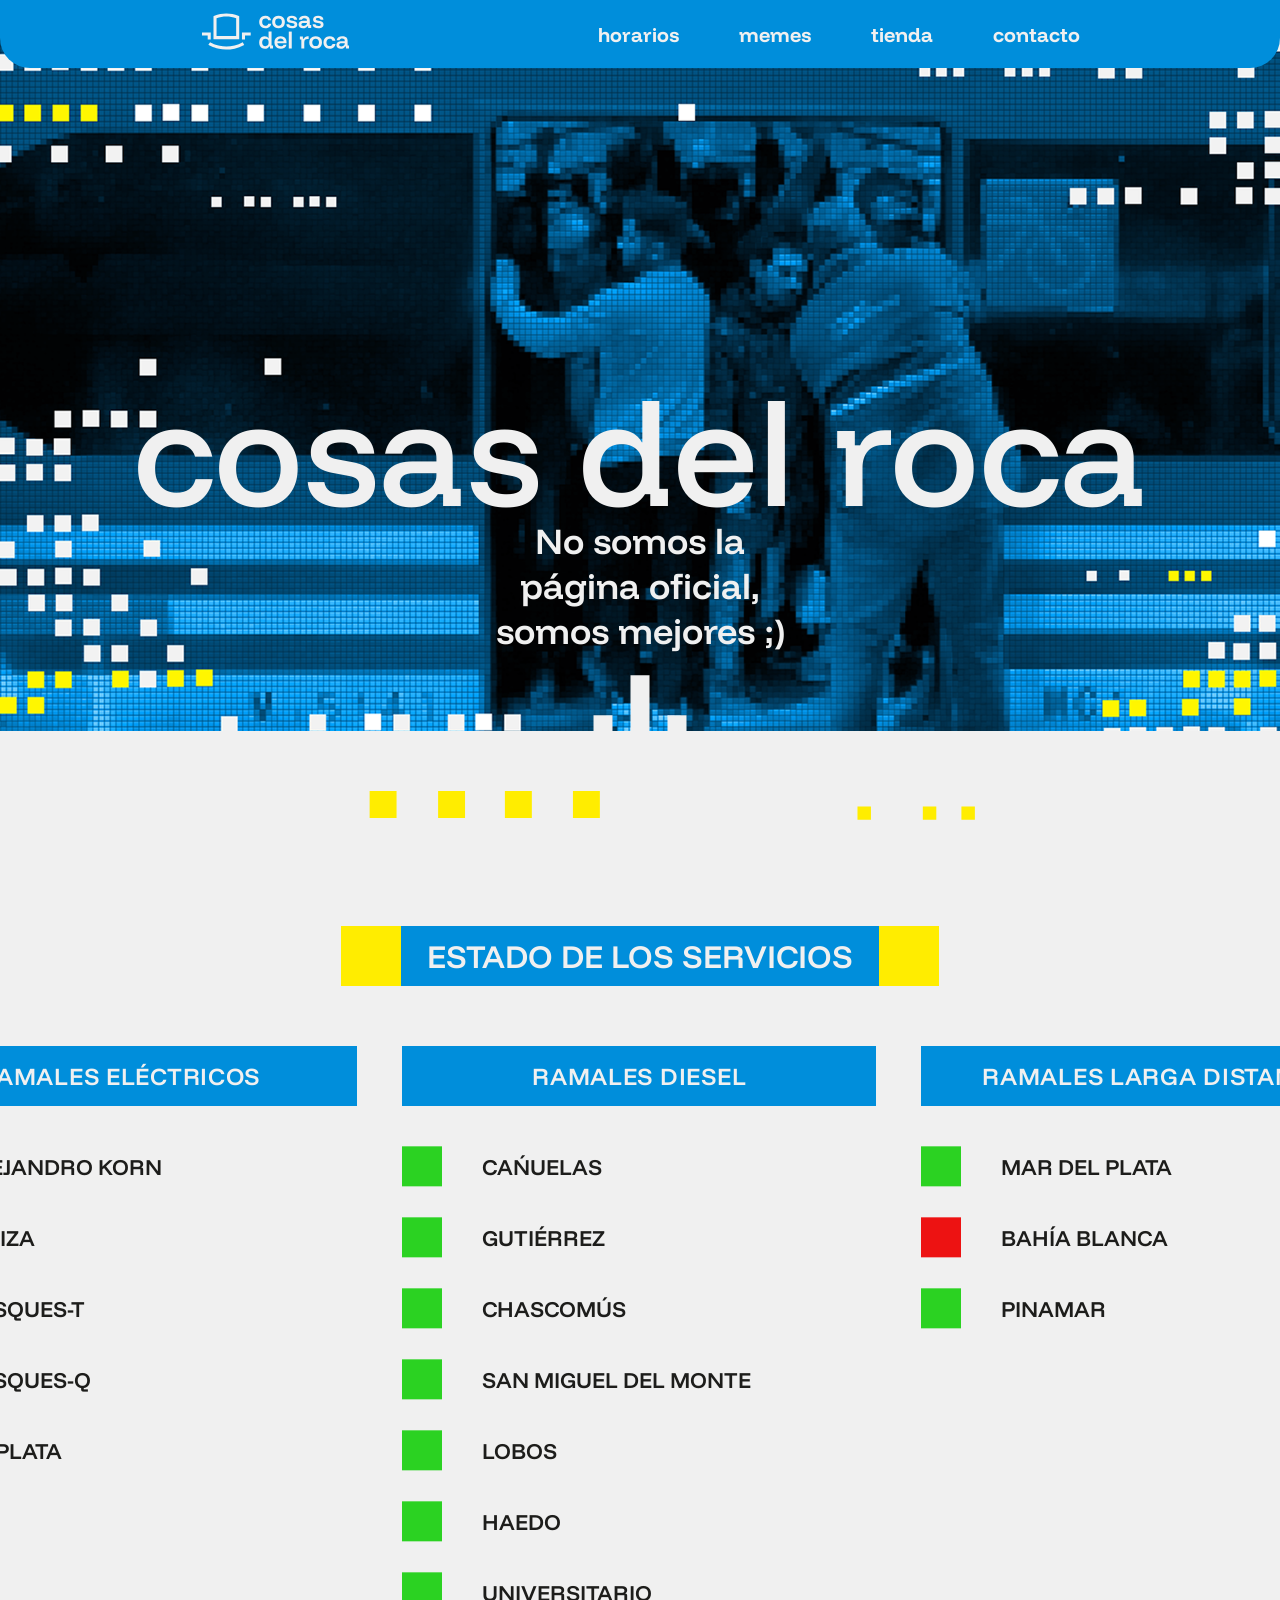
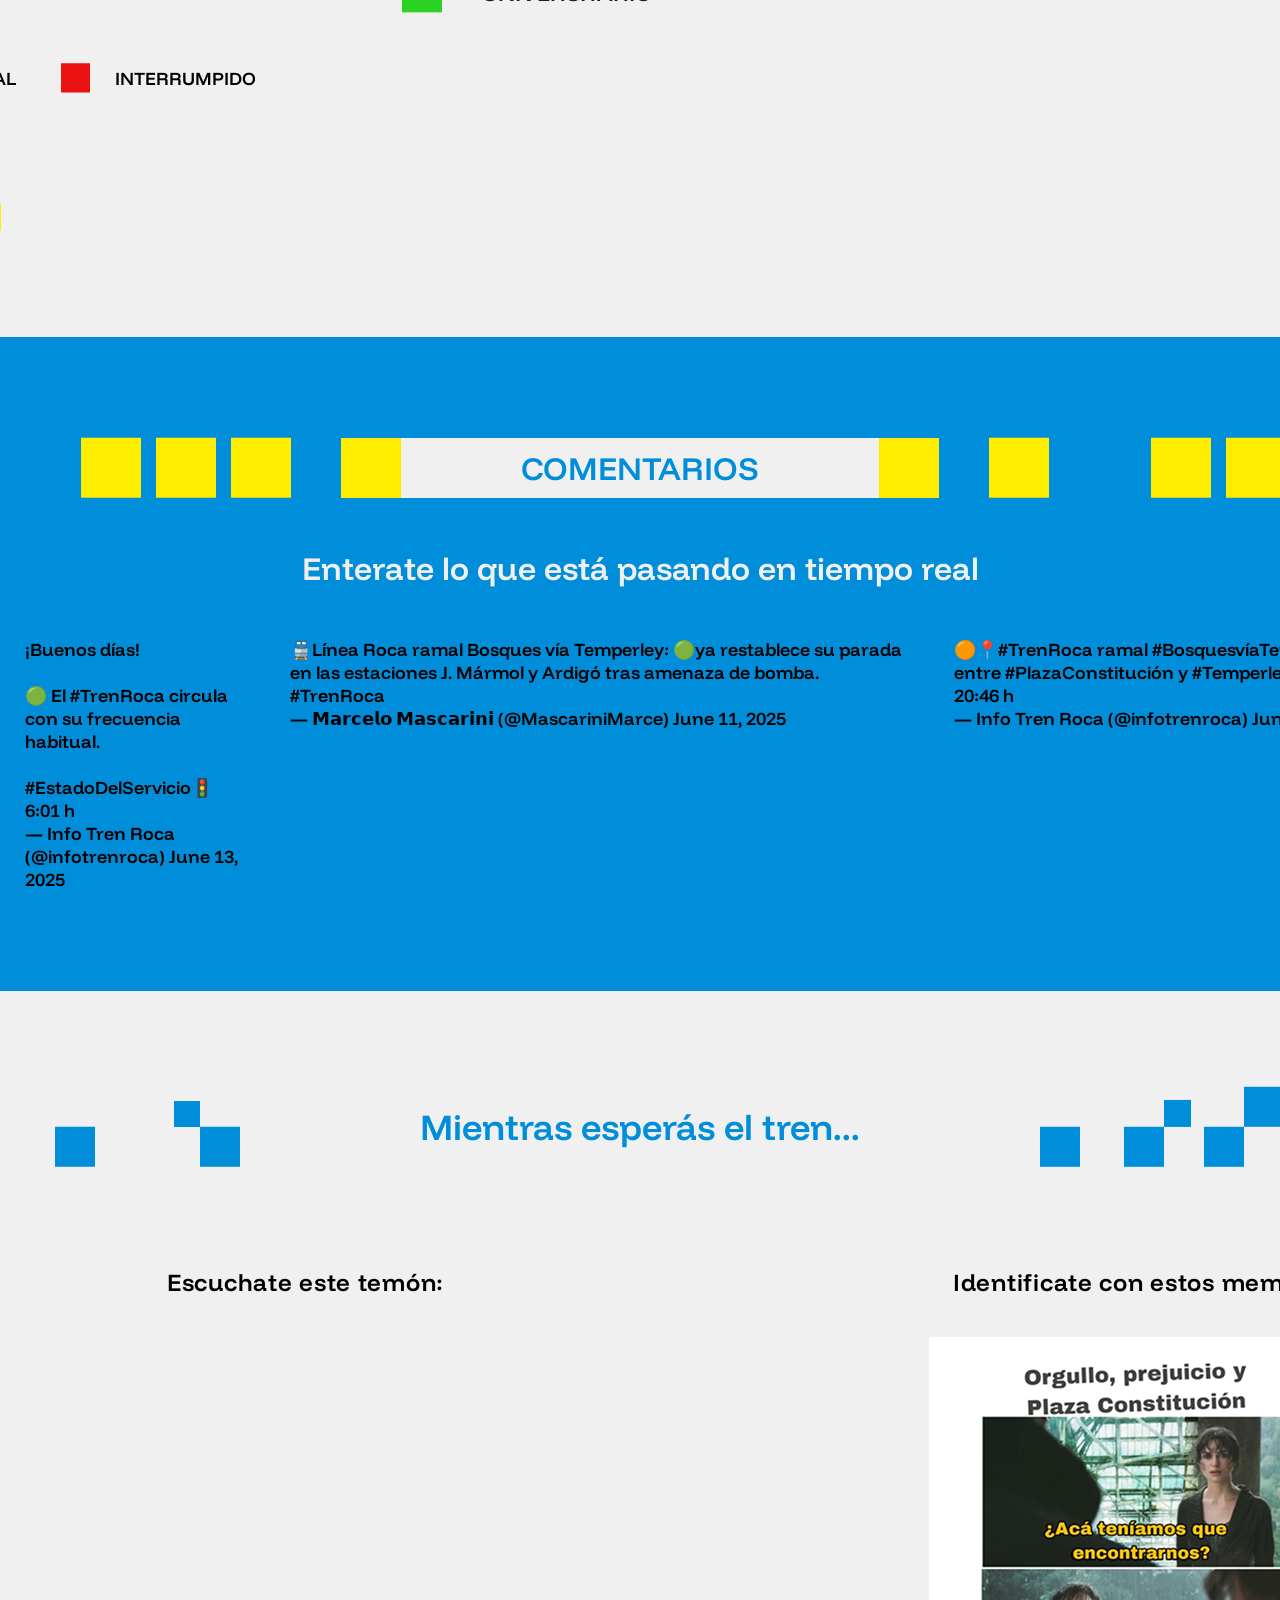
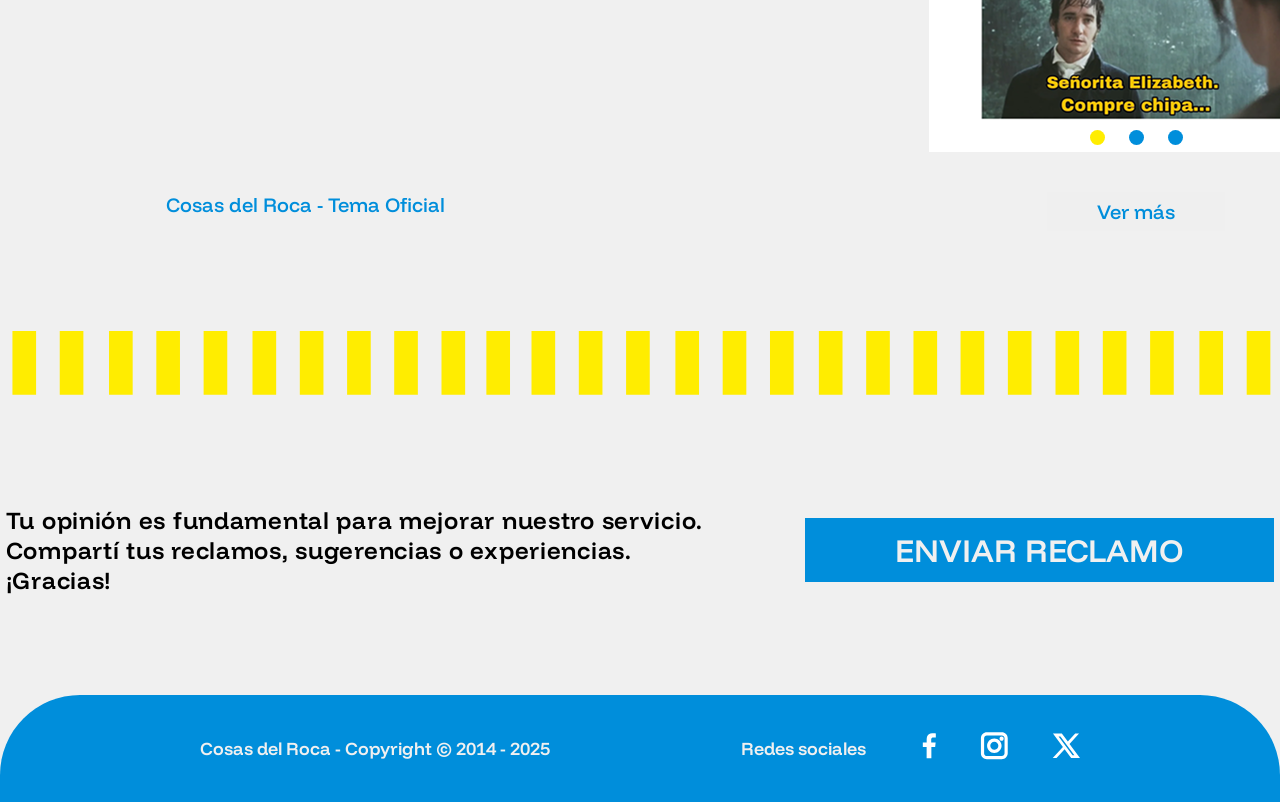
==== commit 4f4d82f3: "agregué galería pop up y arreglé los estilos de h" ====
--- a/index.html
+++ b/index.html
@@ -4,6 +4,7 @@
     <meta charset="UTF-8">
     <meta name="viewport" content="width=device-width, initial-scale=1.0">
     <title>Cosas del Roca</title>
+    <link rel="icon" type="image/gif" href="cosas-del-roca-favicon.gif">
     <link href="estilos.css" rel="stylesheet" type="text/css"/>
 </head>
 <body>
--- a/estilos.css
+++ b/estilos.css
@@ -41,12 +41,12 @@
 }
 
 h3{
-    font-size: 22px;
+    font-size: 32px;
     font-weight: 600;
 }
 
 h4{
-    font-size: 16px;
+    font-size: 24px;
     font-weight: 600;
     letter-spacing: 0.72px;
 }
@@ -690,7 +690,7 @@
 
 /*-----galeria de prueba-----*/
 
-.galeria-popup{
+.galeria-roca-popup{
     display: none;
     position: fixed;
     top: 0;
@@ -704,7 +704,7 @@
     background: rgba(23, 22, 20, 0.70);
     display: none;
     justify-content: center;
-    align-items: center;
+    align-items: flex-start;
     gap: 85px;
     padding: 100px 0px;
 }
@@ -713,18 +713,10 @@
     display: flex;
 }
 
-.popup-der{
-    color: #F5F2ED;
-    display: flex;
-    flex-direction: column;
-    align-items: flex-start;
-    gap: 231px;
-}
-
 .cruz-popup{
-    background-image: url('img/vectores/cruz-galeria-popup.svg');
-    width: 41px;
-    height: 41px;
+    background-image: url('img/vectores/icon-cruz.svg');
+    width: 45px;
+    height: 45px;
     background-size: cover;
     background-position: center;
 }
@@ -1125,18 +1117,13 @@
 
 /*---------------------------HORARIOS-----------------------------*/
 
-
-/* se generaba scrol horizontal y tambien la section alerta quedaba por debajo del header por tener position fixed,
-encontre esta manera de solucionarlo */
-
 .main-horarios {
     max-width: 100%;
     overflow-x: hidden;  
     padding-top: 100px;     
 }
 
-
-/* SECTION ALERTA */
+/*-----section alerta----- */
 
 .slider {
     overflow: hidden;
@@ -1159,7 +1146,6 @@
     width: 100%;
 }
 
-
 .slider-track {
     display: flex;
     width: max-content;
@@ -1197,17 +1183,94 @@
     padding: 10px 70px;
 }
 
-.boton-info p {
-    font-size: 20px;
-}
-
-div a {
-    padding: 5px;
-}
-
 .boton-info:hover{
     background-color: black;
     color: #F0F0F0;
+}
+
+.separador {
+    background-color: #F0F0F0;
+}
+
+
+/*-----section horarios----- */
+
+.titulo-horarios {
+    display: flex;
+    align-items: end;
+}
+
+.titulo-horarios div {
+    display: flex;
+    align-items: center;
+}
+
+.horarios {
+    display: flex;
+    flex-direction: column;
+    gap: 50px;
+    align-items: center;
+    background-color: #F0F0F0;
+    padding: 10px 5px;
+}
+
+.titulo {
+    background-color: #008EDB;
+    color: #F0F0F0;
+    padding: 1px 50px 0px 50px;
+    letter-spacing: 2px;
+}
+
+.input1, .input2 {
+    display: flex;
+    align-items: center;
+    justify-content: space-between;
+    background-color: #008EDB;
+    color: #F0F0F0;
+    padding: 8px 16px;
+    width: 230px;
+    margin: 5px;
+}
+
+.espacio, .espacio2 {
+    display: flex;
+    gap: 20px;
+    justify-content: center;
+}
+
+.boton-buscar {
+    background-color: #FFED00;         
+    font-size: 16px;
+    font-weight: 500;
+    padding: 5px 80px;
+    display: block;
+    margin: 0 auto;   
+    border: none;
+}
+
+.boton-buscar:hover {
+    background-color: black;
+    color: #F0F0F0;
+}
+
+.inputs-horarios {
+    display: flex;
+    align-items: center;
+    gap: 30px;
+}
+
+.gap-inputs {
+    display: flex;
+    flex-direction: column;
+    gap: 30px;
+}
+
+/*-----img mapa-----*/
+
+.mapa-img {
+    width: 100%;
+    max-width: 1724px;
+    height: auto;
 }
 
 
@@ -1820,7 +1883,7 @@
 
 @media screen and (max-width: 600px){
     
-/*-----Estilos-----*/
+    /*-----Estilos-----*/
 
     h1{
     font-size: 60px;
@@ -1856,7 +1919,7 @@
         font-size: 16px;
     }
 
-/*-----Header-----*/
+    /*-----Header-----*/
 
     #menu-toggle:checked + .menu-icono + .botonera-header {
         display: flex;
@@ -1907,7 +1970,7 @@
         transition: background-image 0.4s ease;
     }
 
-/*-----Index-----*/
+    /*-----Index-----*/
 
     .texto-superpuesto{
     top: 150px;
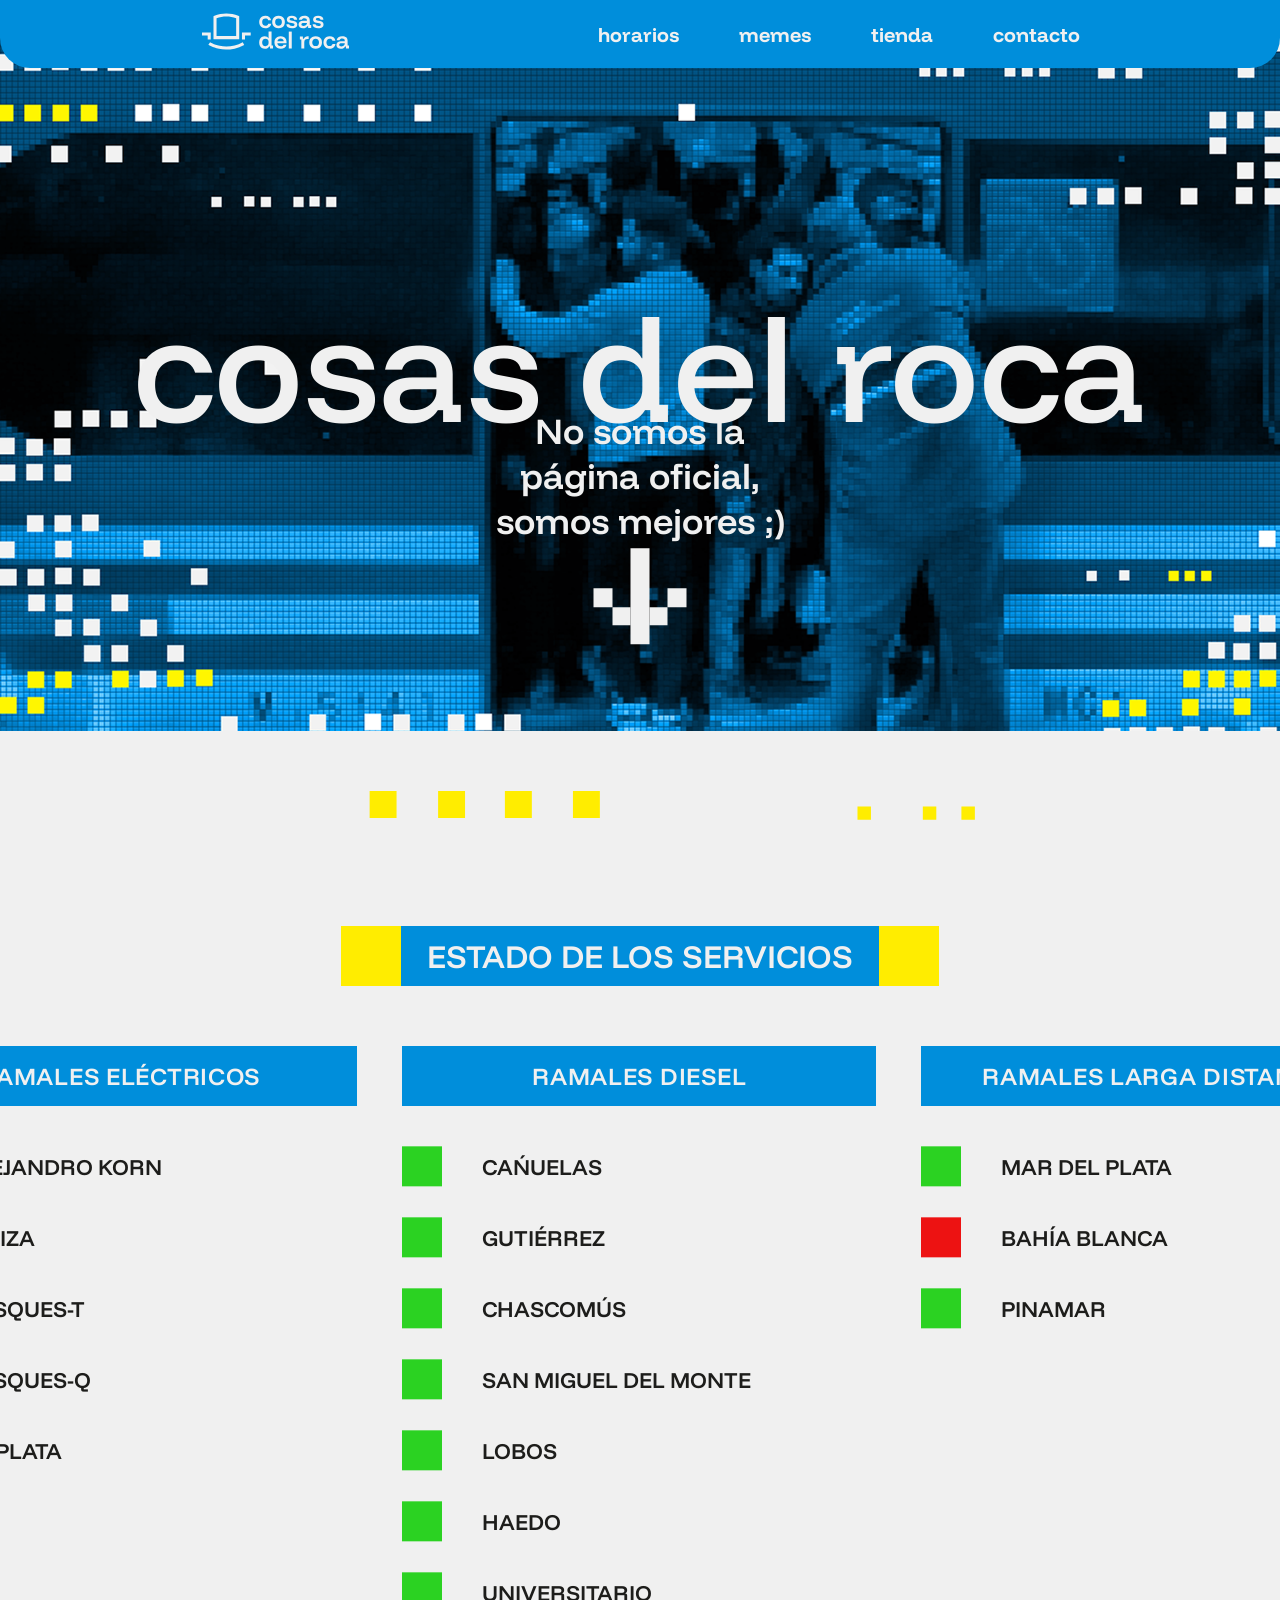
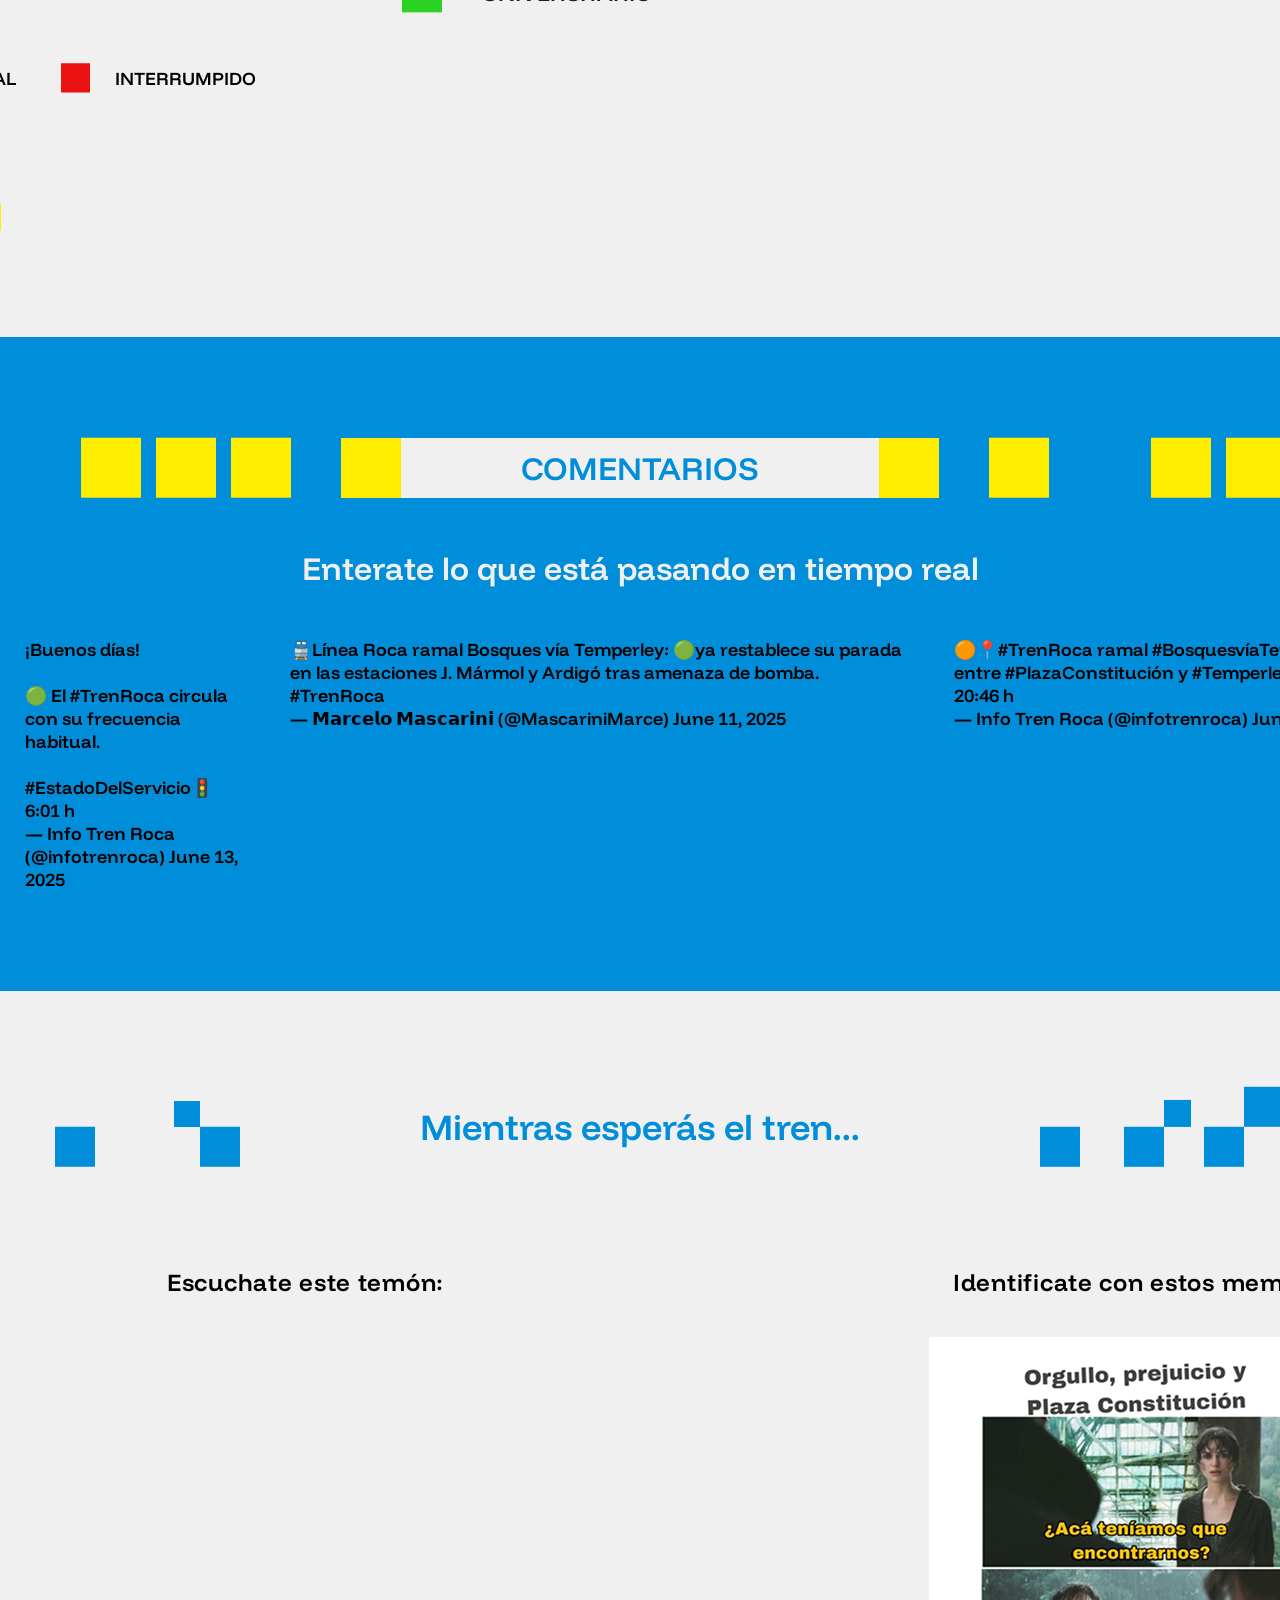
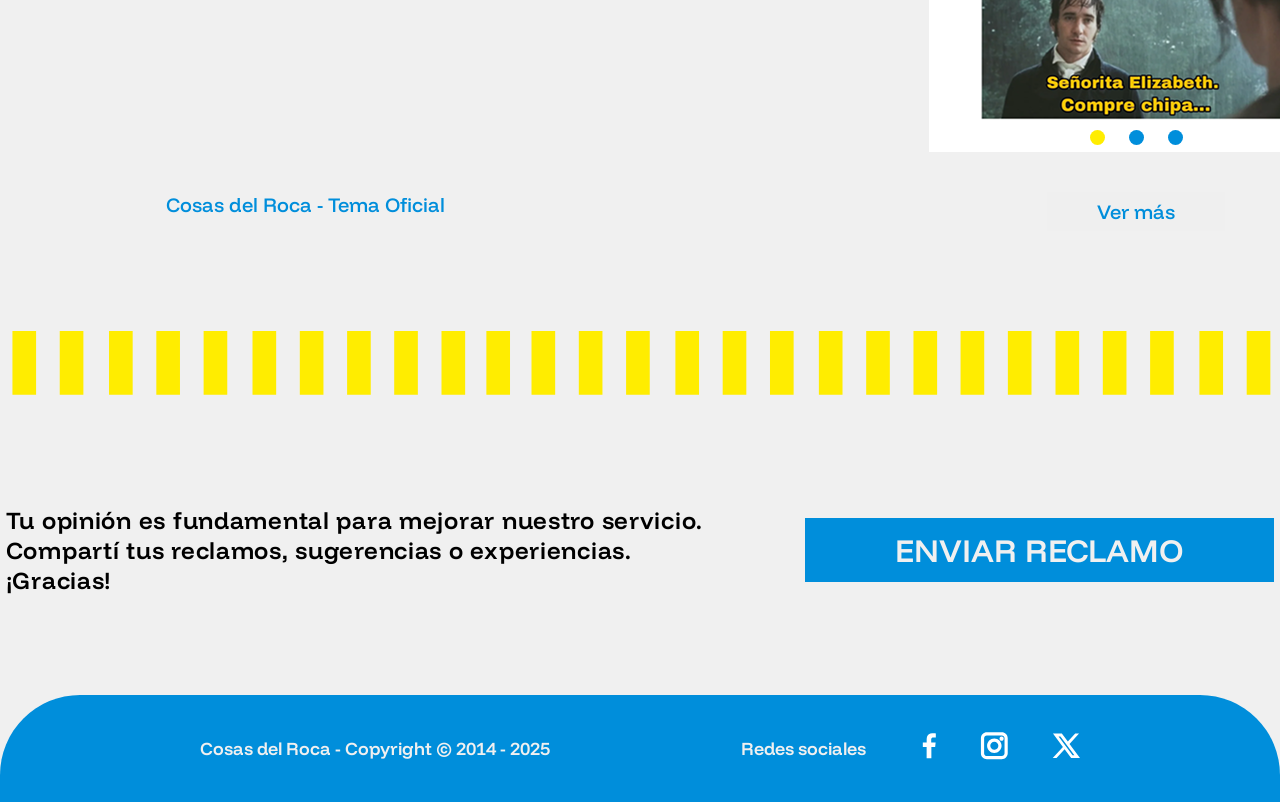
==== commit 65f478d1: "merge final" ====
--- a/index.html
+++ b/index.html
@@ -7,6 +7,7 @@
     <link rel="icon" type="image/gif" href="cosas-del-roca-favicon.gif">
     <link href="estilos.css" rel="stylesheet" type="text/css"/>
 </head>
+
 <body>
     <header>
         <nav>
@@ -21,7 +22,6 @@
             </ul>
         </nav>
     </header>
-
     
     <main id="main-index">
           
@@ -203,8 +203,8 @@
             <h4>Tu opini&oacute;n es fundamental para mejorar nuestro servicio. Compart&iacute; tus reclamos, sugerencias o experiencias. ¡Gracias!</h4>
             <button class="boton-reclamo"><a href="contacto.html"><h3>ENVIAR RECLAMO</h3></a></button>
         </section>
-
     </main>
+
     <footer>
         <div class="div-footer">
             <p>Cosas del Roca - Copyright © 2014 - 2025</p>
@@ -218,5 +218,6 @@
             </div>
         </div>
     </footer>
+
 </body>
 </html>
--- a/estilos.css
+++ b/estilos.css
@@ -26,9 +26,16 @@
     font-weight: 600;
     font-style: normal;
     font-size: 18px;
-}
-
-/*-----------------------------WEB-------------------------------*/
+    overflow-x: hidden;
+}
+
+button{
+    border: none;
+    font-family: inherit;
+    font-weight: inherit;
+}
+
+/*-----------------------------ESTILOS-------------------------------*/
 
 h1{
     font-size: 150px;
@@ -133,8 +140,15 @@
 }
 
 
-/*index*/
-
+/*-----------------------------INDEX-------------------------------*/
+
+.separador-ind{
+    display: flex;
+    justify-content: center;
+    align-items: center;
+    width: 95vw;
+    height: auto;
+}
 
 .estado-servicios{
     display: flex;
@@ -230,1436 +244,6 @@
     align-items: center;
     gap: 25px;
 }
-
-/*-----------------------------TIENDA-------------------------------*/
-.portada {
-    height: 100vh; 
-    width: 100vw;
-    overflow: hidden;
-}
-
-.portada img {
-    width: 100%;
-    height: 100%;
-    object-fit: cover;
-    
-}
-
-.texto-superpuesto{
-    position: absolute;
-    top: 50%;
-    left: 50%;
-    color: #F0F0F0;
-    transform: translate(-50%, -50%);
-}
-
-.flecha {
-    position: absolute;
-    top: 75%;
-    left: 50%;
-    transform: translateX(-50%);
-    animation: salto 1.5s infinite ease-in-out;
-}
-
-@keyframes salto {
-  0%, 100% {
-    transform: translateX(-50%) translateY(0);
-  }
-  50% {
-    transform: translateX(-50%) translateY(20px);
-  }
-}
-
-.separador img {
-    width: 100%;
-    height: 100%;
-}
-
-.donar {
-    display: flex;
-    justify-content: space-between;
-    align-items: center;
-    padding: 120px 10%;
-    background-color: #f4f4f4;
-    flex-wrap: wrap;
-}
-
-.texto-donar {
-    flex: 1;
-    max-width: 84vh;
-}
-
-.texto-donar h3 {
-    color: #008EDB;
-    font-weight: 600;
-    font-size: 1.6em;
-    margin-bottom: 20px;
-}
-
-.texto-donar p {
-    color: #1D1D1B;
-    font-size: 20px;
-    line-height: 1.6;
-    margin-bottom: 20px;
-    font-weight: lighter;
-}
-
-.boton-donar {
-    display: flex;
-    align-items: center;
-    justify-content: center;
-    margin-top: 250px;
-}
-
-.btn-donar {
-    background-color: #008EDB;
-    color: white;
-    text-decoration: none;
-    padding: 10px 80px;
-    font-weight: bold;
-    transition: background-color 0.3s ease;
-    border: none;
-}
-
-.btn-donar:hover {
-    background-color: #FFED00;
-    color: #1D1D1B;
-}
-
-
-/*-----Seccion remeras------*/
-.tienda {
-    text-align: center;
-    padding: 60px 20px;
-    background-color: #008EDB;
-}
-
-.tienda img{
-    width: 100%;
-}
-
-.tienda h2 {
-    font-size: 1.8em;
-    margin-top: 50px;
-    margin-bottom: 40px;
-    color: #F0F0F0;
-}
-
-.tienda p {
-    font-size: 20px;
-    font-weight: lighter;
-    max-width: 900px;
-    margin: 0 auto 100px auto;
-    color: #F0F0F0;
-}
-
-.grid-remeras {
-    display: grid;
-    grid-template-columns: repeat(3, 1fr);
-    gap: 40px;
-    margin-bottom: 60px;
-    max-width: 1300px;
-    margin-left: auto;
-    margin-right: auto;
-}
-
-.producto {
-    background-color: white;
-    overflow: hidden;
-    padding-bottom: 10px;
-}
-
-.producto img {
-    width: 80%;
-    margin: 30px 20px 0 20px;
-}
-
-.info {
-    padding: 15px;
-    margin-left: 25px;
-}
-
-.info .titulo {
-    color: #008EDB;
-    font-size: 16px;
-    margin: 10px 0 5px;
-}
-
-.info p {
-    margin-bottom: 0;
-    color: #008EDB;
-    font-weight: lighter;
-    text-align: justify;
-}
-
-.info button {
-    background-color: #0087d2;
-    color: white;
-    border: none;
-    padding: 10px 20px;
-    cursor: pointer;
-    transition: background-color 0.3s;
-}
-
-.info button:hover {
-    background-color: #FFED00;
-    color: #1D1D1B;
-}
-
-.fila-info {
-    display: flex;
-    justify-content: space-between;
-    align-items: center;
-}
-
-
-.fila-info p {
-    font-weight: bold;
-    font-size: 14px;
-}
-
-.fila-info button {
-    padding: 8px 20px;
-    font-size: 12px;
-    font-weight: lighter;
-}
-
-
-
-
-
-
-
-
-
-
-
-
-
-
-
-
-
-
-
-
-
-
-
-
-
-
-
-
-
-
-
-
-
-
-
-
-
-
-
-
-
-
-
-
-
-
-
-
-
-
-
-
-
-
-
-
-
-
-
-
-
-
-
-
-
-
-
-
-
-
-
-
-
-
-/*---------------------------CONTACTO-----------------------------*/
-.contacto{
-    display: flex;
-    justify-content: space-between;
-    align-items: flex-start;
-    align-self: stretch;
-    margin-top: 150px;
-    margin-bottom: 150px;
-    gap: 40px;
-}
-/*-----columna derecha-----*/
-.izquierda{
-    display: flex;
-    flex-direction: column;
-    max-width: 836px;
-    gap: 46px;
-
-}
-
-.arriba-izq{
-    display: flex;
-    align-items: start;
-    gap: 10px;
-}
-.texto-izq h2{
-    color: #008EDB;
-}
-
-.texto-izq{
-    display: flex;
-    flex-direction: column;
-    gap: 30px;
-    max-width: 834px;
-}
-/*-----columna derecha formulario-----*/
-.derecha{
-    display: flex;
-    align-items: flex-start;
-}
-
-.formulario{
-    display: flex;
-    flex-direction: column;
-    gap: 35px;
-}
-
-.form-arriba{
-    padding: 23px 75px 23px 49px;
-    border-radius: 50px 0px 0px 0px;
-    background-color: #008EDB;
-}
-.form-arriba p{
-    color: #F0F0F0;
-}
-
-
-.form-abajo{
-    background-color: #008EDB;
-    border-radius: 0px 0px 49px 49px;
-    padding: 33px 39px;
-    display: flex;
-    flex-direction: column;
-    padding: 5px 39px 33px;
-    color: #F0F0F0;
-}
-
-.casillas{
-    display: flex;
-    flex-direction: column;
-    padding-bottom: 15px;
-}
-
-.botones-form{
-    display: flex;
-    justify-content: space-between;
-    align-items: flex-start;
-}
-
-
-.boton-enviar{
-    background-color: #008EDB;
-    border: #F0F0F0 2px solid;
-    padding: 10px 20px;
-}
-.boton-enviar:hover{
-    background-color: #FFED00;
-    border:#008EDB 2px solid;
-    color: #1D1D1B;
-}
-
-.casillas-form{
-    background-color: #008EDB;
-    border: 0px;
-    border-bottom:#F0F0F0 2px solid;
-    padding-top: 20px;
-    
-}
-
-.casillas-form{
-    background-color: #008EDB;
-    border: 0px;
-    border-bottom:#F0F0F0 2px solid;
-    padding-top: 20px;
-    
-}
-
-input{
-    background-color: #008EDB;
-    border: 0px;
-    border-bottom: #F0F0F0 2px solid;
-    padding-top: 20px;
-    color: #F0F0F0;
-    font-family: "Funnel Display", sans-serif;
-    font-size: 16px;
-}
-
-input::placeholder {
-
-    color: #006da7;
-}
-
-textarea::placeholder {
-    color: #006da7;
-}
-
-select{
-    background-color: #008EDB;
-    border: 0px;
-    border-bottom: #F0F0F0 2px solid;
-    padding-top: 20px;
-    color: #006da7;
-    font-family: "Funnel Display", sans-serif;
-    font-size: 16px;
-}
-textarea{
-    background-color: #008EDB;
-    border: 0px;
-    border-bottom: #F0F0F0 2px solid;
-    padding-top: 20px;
-    font-family: "Funnel Display", sans-serif;
-    font-size: 16px;
-}
-
-.check-texto{
-    display: flex;
-    font-family: "Funnel Display", sans-serif;
-    font-size: 15px;
-    align-items: center;
-    gap: 5px;
-}
-
-
-
-
-/*--------------------------MEMES----------------------*/
-
-
-.memes-principal{
-    display: flex;
-    align-items: center;
-}
-
-.galeria h2{
-    padding-top: 27px;
-    color: #008EDB;
-}
-.galeria{
-    padding-top: 80px;
-    display: flex;
-    flex-direction: column;
-    align-items: center;
-}
-.grid-container{
-    justify-content: center;
-    padding: 30px;
-    display: grid;
-    grid-template-columns: 200px 200px 200px 200px;
-    grid-gap: 20px;
-}
-
-.grid-container img:hover{
-    width: 205px;
-    height: 206px;
-}
-
-.boton-ver-mas{
-    background-color: #FFED00;
-    padding: 10px;
-    margin-bottom: 40px;
-}
-
-/*-----galeria de prueba-----*/
-
-.galeria-roca-popup{
-    display: none;
-    position: fixed;
-    top: 0;
-    left: 0;
-    z-index: 9999;
-}
-
-.popup-completo{
-    width: 100vw;
-    height: 100vh;
-    background: rgba(23, 22, 20, 0.70);
-    display: none;
-    justify-content: center;
-    align-items: flex-start;
-    gap: 85px;
-    padding: 100px 0px;
-}
-
-.popup-completo:target{
-    display: flex;
-}
-
-.cruz-popup{
-    background-image: url('img/vectores/icon-cruz.svg');
-    width: 45px;
-    height: 45px;
-    background-size: cover;
-    background-position: center;
-}
-
-
-
-
-
-
-
-
-
-
-
-
-
-
-
-
-
-
-
-
-
-
-
-
-
-
-
-
-
-
-
-
-
-
-
-
-
-
-
-
-
-
-
-
-
-
-
-
-
-
-
-
-
-
-
-
-
-
-
-
-
-
-
-
-
-
-
-
-
-
-
-
-
-
-
-
-
-
-
-
-
-
-
-
-
-
-
-
-
-
-
-
-
-
-
-
-
-
-
-
-
-
-
-
-
-
-
-
-
-
-
-
-
-
-
-
-
-
-
-
-
-
-
-
-
-
-
-
-
-
-
-
-
-
-
-
-
-
-
-
-
-
-
-
-
-
-
-
-
-
-
-
-
-
-
-
-
-
-
-
-
-
-
-
-
-
-
-
-
-
-
-
-
-
-
-
-
-
-
-
-
-
-
-
-
-
-
-/*-----------------------------INDEX-------------------------------*/
-
-.separador-ind{
-    display: flex;
-    justify-content: center;
-    align-items: center;
-    width: 95vw;
-    height: auto;
-}
-
-.estado-servicios{
-    display: flex;
-    flex-direction: column;
-    justify-content: center;
-    gap: 60px;
-}
-
-.titulo-box-azul{
-    display: flex;
-    justify-content: center;
-    align-items: center;
-    align-content: center;
-}
-
-.box-azul{
-    color: #F0F0F0;
-    background-color: #008EDB;
-    padding: 10px 26px;
-}
-
-.tabla-estados{
-    display: flex;
-    flex-direction: column;
-    justify-content: flex-start;
-    gap: 50px;
-}
-
-.estado-ramales{
-    display: flex;
-    justify-content: center;
-    align-items: flex-start;
-    gap: 45px;
-}
-
-.r-electricos-titulo{
-    color: #F0F0F0;
-    background-color: #008EDB;
-    border-radius: 50px 0px 0px 0px;
-    padding: 15px 97px;
-}
-
-.r-diesel-titulo{
-    color: #F0F0F0;
-    background-color: #008EDB;
-    padding: 15px 130px;
-}
-
-.r-larga-titulo{
-    color: #F0F0F0;
-    background-color: #008EDB;
-    border-radius: 0px 50px 0px 0px;
-    padding: 15px 61px;
-}
-
-.ramales{
-    display: flex;
-    flex-direction: column;
-    justify-content: flex-start;
-    gap: 40px;
-}
-
-.lista-ramales{
-    display: flex;
-    flex-direction: column;
-    justify-content: flex-start;
-    gap: 30px;
-}
-
-.lista-ramales li{
-    display: flex;
-    justify-content:flex-start;
-    align-items: center;
-    gap: 40px;
-}
-
-.p-ramales{
-    color: #1D1D1B;
-    font-size: 22px;
-    font-weight: 600;
-}
-
-.referencia{
-    display: flex;
-    justify-content: flex-start;
-    align-items: center;
-    gap: 45px;
-}
-
-.referencia li{
-    display: flex;
-    justify-content: flex-start;
-    align-items: center;
-    gap: 25px;
-}
-
-/*-----------------------------TIENDA-------------------------------*/
-.portada {
-    width: 100vw;
-    height: auto;
-    overflow: hidden;
-}
-
-.portada img {
-    width: 100%;
-    height: 100%;
-    object-fit: cover;
-    display: block; 
-}
-
-.texto-superpuesto{
-    position: absolute;
-    top: 50%;
-    left: 50%;
-    color: #F0F0F0;
-    transform: translate(-50%, -50%);
-}
-
-.flecha {
-    position: absolute;
-    top: 75%;
-    left: 50%;
-    transform: translateX(-50%);
-    animation: salto 1.5s infinite ease-in-out;
-}
-
-@keyframes salto {
-  0%, 100% {
-    transform: translateX(-50%) translateY(0);
-  }
-  50% {
-    transform: translateX(-50%) translateY(20px);
-  }
-}
-
-.separador img {
-    width: 100%;
-    height: 100%;
-}
-
-.donar {
-    display: flex;
-    margin: 150px 200px;
-}
-
-.texto-donar h3 {
-    color: #008EDB;
-}
- 
-
-
-
-
-
-
-
-
-
-
-
-
-
-
-
-
-
-
-
-
-
-
-
-
-
-
-
-
-
-
-
-
-
-
-
-
-
-
-
-
-
-
-
-
-
-
-
-
-
-
-/*---------------------------HORARIOS-----------------------------*/
-
-.main-horarios {
-    max-width: 100%;
-    overflow-x: hidden;  
-    padding-top: 100px;     
-}
-
-/*-----section alerta----- */
-
-.slider {
-    overflow: hidden;
-    width: 100%;
-    max-width: 100%;
-}
-
-.alerta {
-    display: flex;
-    flex-direction: column;
-    align-items: center;
-    gap: 70px;
-    background-color: #008EDB;
-}
-
-.sirena {
-    display: flex;
-    align-items: end;
-    justify-content: space-between;
-    width: 100%;
-}
-
-.slider-track {
-    display: flex;
-    width: max-content;
-    animation: scroll 15s linear infinite;
-}
-
-.slide {
-    display: flex;
-    align-items: center;
-    justify-content: center;
-    gap: 60px;
-    padding: 0 40px;
-    letter-spacing: 1px;
-}
-
-.alerta-texto {
-    font-size: 20px;
-    font-weight: 200;
-    color: white;
-}
-
-
-/* Animación */
-@keyframes scroll {
-    0% {
-    transform: translateX(0%);
-    }
-    100% {
-    transform: translateX(-50%);
-    }
-}
-
-.boton-info {
-    background-color: #FFED00;
-    padding: 10px 70px;
-}
-
-.boton-info:hover{
-    background-color: black;
-    color: #F0F0F0;
-}
-
-.separador {
-    background-color: #F0F0F0;
-}
-
-
-/*-----section horarios----- */
-
-.titulo-horarios {
-    display: flex;
-    align-items: end;
-}
-
-.titulo-horarios div {
-    display: flex;
-    align-items: center;
-}
-
-.horarios {
-    display: flex;
-    flex-direction: column;
-    gap: 50px;
-    align-items: center;
-    background-color: #F0F0F0;
-    padding: 10px 5px;
-}
-
-.titulo {
-    background-color: #008EDB;
-    color: #F0F0F0;
-    padding: 1px 50px 0px 50px;
-    letter-spacing: 2px;
-}
-
-.input1, .input2 {
-    display: flex;
-    align-items: center;
-    justify-content: space-between;
-    background-color: #008EDB;
-    color: #F0F0F0;
-    padding: 8px 16px;
-    width: 230px;
-    margin: 5px;
-}
-
-.espacio, .espacio2 {
-    display: flex;
-    gap: 20px;
-    justify-content: center;
-}
-
-.boton-buscar {
-    background-color: #FFED00;         
-    font-size: 16px;
-    font-weight: 500;
-    padding: 5px 80px;
-    display: block;
-    margin: 0 auto;   
-    border: none;
-}
-
-.boton-buscar:hover {
-    background-color: black;
-    color: #F0F0F0;
-}
-
-.inputs-horarios {
-    display: flex;
-    align-items: center;
-    gap: 30px;
-}
-
-.gap-inputs {
-    display: flex;
-    flex-direction: column;
-    gap: 30px;
-}
-
-/*-----img mapa-----*/
-
-.mapa-img {
-    width: 100%;
-    max-width: 1724px;
-    height: auto;
-}
-
-
-
-
-
-
-
-
-
-
-
-
-
-
-
-
-
-
-
-
-
-
-
-
-
-
-
-
-
-
-
-
-
-
-
-
-
-
-
-
-
-
-
-
-
-
-
-
-
-
-
-
-
-
-
-
-
-
-
-
-
-
-
-
-
-
-
-
-
-
-
-
-
-
-
-
-
-
-
-
-
-
-
-
-
-
-
-
-
-
-
-
-
-
-
-
-
-
-
-
-
-
-
-
-
-
-
-
-
-
-
-
-
-
-
-
-
-
-
-
-
-
-
-
-
-
-
-
-
-
-
-
-
-
-
-
-
-
-
-
-
-
-
-
-
-
-
-
-
-
-
-
-
-
-
-
-
-
-
-
-
-
-
-
-
-
-
-
-
-
-
-
-
-
-
-
-
-
-
-
-
-
-
-
-
-
-
-
-
-
-
-
-
-
-
-
-
-
-
-
-
-
-
-
-
-
-
-
-
-
-
-
-
-
-
-
-
-
-
-
-
-
-
-
-
-
-
-
-
-
-
-
-
-
-
-
-
-
-
-
-
-
-
-
-
-
-
-
-
-
-
-
-
-
-
-
-
-
-
-
-
-
-
-
-
-
-
-
-
-
-
-
-
-
-
-
-
-
-
-
-
-
-
-
-
-
-
-
-
-
-
-
-
-
-
-
-
-
-
-
-
-
-
-
-
-
-
-
-
-
-
-
-
-
-
-
-
-
-
-
-
-
-
-
-
-
-
-
-
-
-
-
-
-
-
-
-
-
-
-
-
-
-
-
-
-
-
-
-
-
-
-
-
-
-
-
-
-
-
-
-
-
-
-
-
-
-
-
-
-
-
-
-
-
-
-
-
-
-
-
-
-
-
-
-
-
-
-/*-----------------------------MÁS INDEX-------------------------------*/
 
 #main-index {
     display: flex;
@@ -1877,6 +461,595 @@
     background-color: #F0F0F0;
 }
 
+
+/*---------------------------HORARIOS-----------------------------*/
+
+.main-horarios {
+    max-width: 100%;
+    overflow-x: hidden;  
+    padding-top: 100px;     
+}
+
+/*-----Seccion alerta----- */
+
+.slider {
+    overflow: hidden;
+    width: 100%;
+    max-width: 100%;
+}
+
+.alerta {
+    display: flex;
+    flex-direction: column;
+    align-items: center;
+    gap: 70px;
+    background-color: #008EDB;
+}
+
+.sirena {
+    display: flex;
+    align-items: end;
+    justify-content: space-between;
+    width: 100%;
+}
+
+.slider-track {
+    display: flex;
+    width: max-content;
+    animation: scroll 15s linear infinite;
+}
+
+.slide {
+    display: flex;
+    align-items: center;
+    justify-content: center;
+    gap: 60px;
+    padding: 0 40px;
+    letter-spacing: 1px;
+}
+
+.alerta-texto {
+    color: #F0F0F0;
+}
+
+
+/*-----Animacion-----*/
+@keyframes scroll {
+    0% {
+    transform: translateX(0%);
+    }
+    100% {
+    transform: translateX(-50%);
+    }
+}
+
+.boton-info {
+    background-color: #FFED00;
+    padding: 19px 180px;
+}
+
+.boton-info:hover{
+    background-color: #1D1D1B;
+    color: #F0F0F0;
+}
+
+.separador {
+    background-color: #F0F0F0;
+}
+
+
+/*-----Seccion horarios----- */
+
+#body-horarios{
+    background-color: #008EDB;
+}
+
+.ba-horarios{
+    padding: 10px 150px;
+}
+
+.horarios {
+    display: flex;
+    flex-direction: column;
+    align-items: center;
+    background-color: #F0F0F0;
+    gap: 100px;
+    padding: 100px 0px;
+}
+
+
+.input-horarios {
+    display: flex;
+    align-items: center;
+    justify-content: space-between;
+    background-color: #008EDB;
+    color: #F0F0F0;
+    width: 436px;
+    height: 38px;
+    padding: 11px 20px;
+    gap: 45px;
+}
+
+.fila-inputs {
+    display: flex;
+    justify-content: center;
+    gap: 45px;
+}
+
+.boton-buscar {
+    background-color: #FFED00;         
+    padding: 19px 170px;
+}
+
+.boton-buscar:hover {
+    background-color: #1D1D1B;
+    color: #F0F0F0;
+}
+
+.inputs-horarios {
+    display: flex;
+    align-items: center;
+    gap: 45px;
+}
+
+.gap-inputs {
+    display: flex;
+    flex-direction: column;
+    gap: 60px;
+}
+
+
+
+/*--------------------------MEMES----------------------*/
+
+
+.memes-principal{
+    display: flex;
+    justify-content: center;
+    align-items: center;
+    gap: 160px;
+    padding: 180px 0px 100px 0px;
+}
+
+.galeria h2{
+    color: #008EDB;
+}
+
+.galeria{
+    display: flex;
+    flex-direction: column;
+    align-items: center;
+    gap: 80px;
+}
+.grid-container{
+    justify-content: center;
+    display: grid;
+    grid-template-columns: 200px 200px 200px 200px;
+    grid-gap: 45px;
+}
+
+.grid-container img:hover{
+    width: 205px;
+    height: 206px;
+}
+
+.boton-ver-mas{
+    background-color: #FFED00;
+    padding: 15px 50px;
+}
+
+/*-----galeria de prueba-----*/
+
+.galeria-roca-popup{
+    display: none;
+    position: fixed;
+    top: 0;
+    left: 0;
+    z-index: 9999;
+}
+
+.popup-completo{
+    width: 100vw;
+    height: 100vh;
+    background: rgba(23, 22, 20, 0.70);
+    display: none;
+    justify-content: center;
+    align-items: flex-start;
+    gap: 85px;
+    padding: 100px 0px;
+}
+
+.popup-completo:target{
+    display: flex;
+}
+
+.cruz-popup{
+    background-image: url('img/vectores/icon-cruz.svg');
+    width: 45px;
+    height: 45px;
+    background-size: cover;
+    background-position: center;
+    cursor: pointer;
+}
+
+
+/*--------------------------TIENDA----------------------*/
+
+.portada {
+    width: 100vw;
+    height: auto;
+    position: relative;
+}
+
+.portada img {
+    width: 100%;
+    height: 100%;
+    object-fit: cover;
+    display: block;
+}
+
+.texto-superpuesto{
+    position: absolute;
+    top: 50%;
+    left: 50%;
+    color: #F0F0F0;
+    transform: translate(-50%, -50%);
+}
+
+.flecha {
+    position: absolute;
+    top: 75%;
+    left: 50%;
+    transform: translateX(-50%);
+    animation: salto 1.5s infinite ease-in-out;
+}
+
+@keyframes salto {
+    0%, 100% {
+    transform: translateX(-50%) translateY(0);
+    }
+    50% {
+    transform: translateX(-50%) translateY(20px);
+    }
+}
+
+.separador img{
+    width: 100%;
+    height: auto;
+}
+
+/*-----Seccion donar-----*/
+.donar {
+    display: flex;
+    justify-content: space-between;
+    align-items: center;
+    background-color: #F0F0F0;
+    flex-wrap: wrap;
+    margin: 150px 300px;
+}
+
+.texto-donar {
+    flex: 1;
+    max-width: 50vw;
+}
+
+.texto-donar h3 {
+    color: #008EDB;
+    font-weight: 600;
+    font-size: 1.6em;
+    margin-bottom: 20px;
+}
+
+.texto-donar p {
+    color: #1D1D1B;
+    font-size: 20px;
+    line-height: 1.6;
+    margin-bottom: 20px;
+    font-weight: lighter;
+}
+
+.boton-donar {
+    display: flex;
+    align-items: center;
+    justify-content: center;
+    margin-top: 300px;
+}
+
+.btn-donar {
+    background-color: #008EDB;
+    color: #F0F0F0;
+    text-decoration: none;
+    padding: 10px 100px;
+    font-weight: bold;
+    transition: background-color 0.3s ease;
+    font-size: 35px;
+    border: none;
+    cursor: pointer;
+}
+
+.btn-donar:hover {
+    background-color: #FFED00;
+    color: #1D1D1B;
+}
+
+/*-----Seccion remeras------*/
+
+.tienda {
+    text-align: center;
+    padding: 60px 0 10px;
+    background-color: #008EDB;
+}
+
+    .tienda img{
+    width: 100%;
+}
+
+.tienda h2 {
+    font-size: 1.8em;
+    margin-top: 50px;
+    margin-bottom: 40px;
+    color: #F0F0F0;
+}
+
+.tienda p {
+    font-size: 20px;
+    font-weight: lighter;
+    max-width: 900px;
+    margin: 0 auto 100px auto;
+    color: #F0F0F0;
+}
+
+.grid-remeras {
+    display: grid;
+    grid-template-columns: repeat(3, 1fr);
+    gap: 40px;
+    margin-bottom: 60px;
+    max-width: 1300px;
+    margin: 0 auto 60px auto;
+}
+
+.producto {
+    background-color: #F0F0F0;
+}
+
+.producto img {
+    width: 80%;
+    margin: 30px 20px 0 20px;
+}
+
+.info {
+    margin: 10px 42px 20px;
+}
+
+.info .titulo {
+    color: #008EDB;
+    font-size: 16px;
+    margin: 10px 0 5px;
+}
+
+.info p {
+    margin-bottom: 0;
+    color: #008EDB;
+    font-weight: lighter;
+    text-align: left;
+}
+
+.info button {
+    background-color: #008EDB;
+    color: #F0F0F0;
+    border: none;
+    padding: 10px 20px;
+    cursor: pointer;
+    transition: background-color 0.3s;
+}
+
+.info button:hover {
+    background-color: #FFED00;
+    color: #1D1D1B;
+}
+
+.fila-info {
+    display: flex;
+    justify-content: space-between;
+    align-items: center;
+}
+
+.fila-info p {
+    font-weight: bold;
+    font-size: 14px;
+}
+
+.fila-info button {
+    padding: 8px 20px;
+    font-size: 12px;
+    font-weight: lighter;
+}
+
+.contenedor {
+    display: flex;
+    justify-content: center;
+    background-color: #008EDB;
+    padding-bottom: 70px;
+    text-align: center;
+}
+
+.bloques {
+    display: flex;
+    justify-content: center;
+    align-items: center;
+    gap: 40px;
+}
+
+.boton-vermas-tienda{
+    background-color: #F0F0F0;
+    color: #008EDB;
+    padding: 10px 70px;
+    font-size: 20px;
+    cursor: pointer;
+    transition: background-color 0.3s;
+}
+
+.boton-vermas-tienda:hover {
+    background-color: #FFED00;
+    color: #1D1D1B;
+}
+
+
+/*---------------------------CONTACTO-----------------------------*/
+.contacto{
+    display: flex;
+    justify-content: space-between;
+    align-items: flex-start;
+    align-self: stretch;
+    gap: 150px;
+    padding: 230px 0px 150px 0px;
+}
+
+/*-----columna derecha-----*/
+
+.izquierda{
+    display: flex;
+    flex-direction: column;
+    max-width: 836px;
+    gap: 137px;
+
+}
+
+.arriba-izq{
+    display: flex;
+    align-items: start;
+    gap: 10px;
+}
+
+.texto-izq h2{
+    color: #008EDB;
+    width: 436px;
+}
+
+.texto-izq{
+    display: flex;
+    flex-direction: column;
+    gap: 30px;
+    max-width: 638px;
+}
+
+/*-----columna derecha formulario-----*/
+
+.derecha{
+    display: flex;
+    align-items: flex-start;
+}
+
+.formulario{
+    display: flex;
+    flex-direction: column;
+    gap: 25px;
+    max-width: 737px;
+}
+
+.form-arriba{
+    padding: 23px 50px;
+    border-radius: 50px 0px 0px 0px;
+    background-color: #008EDB;
+}
+
+.form-arriba p{
+    color: #F0F0F0;
+}
+
+.form-abajo{
+    background-color: #008EDB;
+    border-radius: 0px 0px 49px 49px;
+    padding: 33px 39px;
+    display: flex;
+    flex-direction: column;
+    padding: 5px 39px 33px;
+    color: #F0F0F0;
+}
+
+.casillas{
+    display: flex;
+    flex-direction: column;
+    padding-bottom: 15px;
+}
+
+.botones-form{
+    display: flex;
+    justify-content: space-between;
+    align-items: flex-start;
+}
+
+.boton-enviar{
+    background-color: #008EDB;
+    border: #F0F0F0 2px solid;
+    padding: 10px 20px;
+}
+.boton-enviar:hover{
+    background-color: #FFED00;
+    border:#008EDB 2px solid;
+    color: #1D1D1B;
+}
+
+.casillas-form{
+    background-color: #008EDB;
+    border: 0px;
+    border-bottom:#F0F0F0 2px solid;
+    padding-top: 20px;
+    
+}
+
+.casillas-form{
+    background-color: #008EDB;
+    border: 0px;
+    border-bottom:#F0F0F0 2px solid;
+    padding-top: 20px;
+    
+}
+
+input{
+    background-color: #008EDB;
+    border: 0px;
+    border-bottom: #F0F0F0 2px solid;
+    padding-top: 20px;
+    color: #F0F0F0;
+    font-family: "Funnel Display", sans-serif;
+    font-size: 16px;
+}
+
+input::placeholder {
+
+    color: #F0F0F0;
+}
+
+textarea::placeholder {
+    color: #F0F0F0;
+}
+
+select{
+    background-color: #008EDB;
+    border: 0px;
+    border-bottom: #F0F0F0 2px solid;
+    padding-top: 20px;
+    color: #F0F0F0;
+    font-family: "Funnel Display", sans-serif;
+    font-size: 16px;
+}
+textarea{
+    background-color: #008EDB;
+    border: 0px;
+    border-bottom: #F0F0F0 2px solid;
+    padding-top: 20px;
+    font-family: "Funnel Display", sans-serif;
+    font-size: 16px;
+}
+
+.check-texto{
+    display: flex;
+    font-family: "Funnel Display", sans-serif;
+    font-size: 15px;
+    align-items: center;
+    gap: 5px;
+}
 
 
 /*-----------------------------RESPONSIVE-------------------------------*/
@@ -2066,5 +1239,4 @@
         align-items: center;
         gap: 50px;
     }
-}
-
+}
